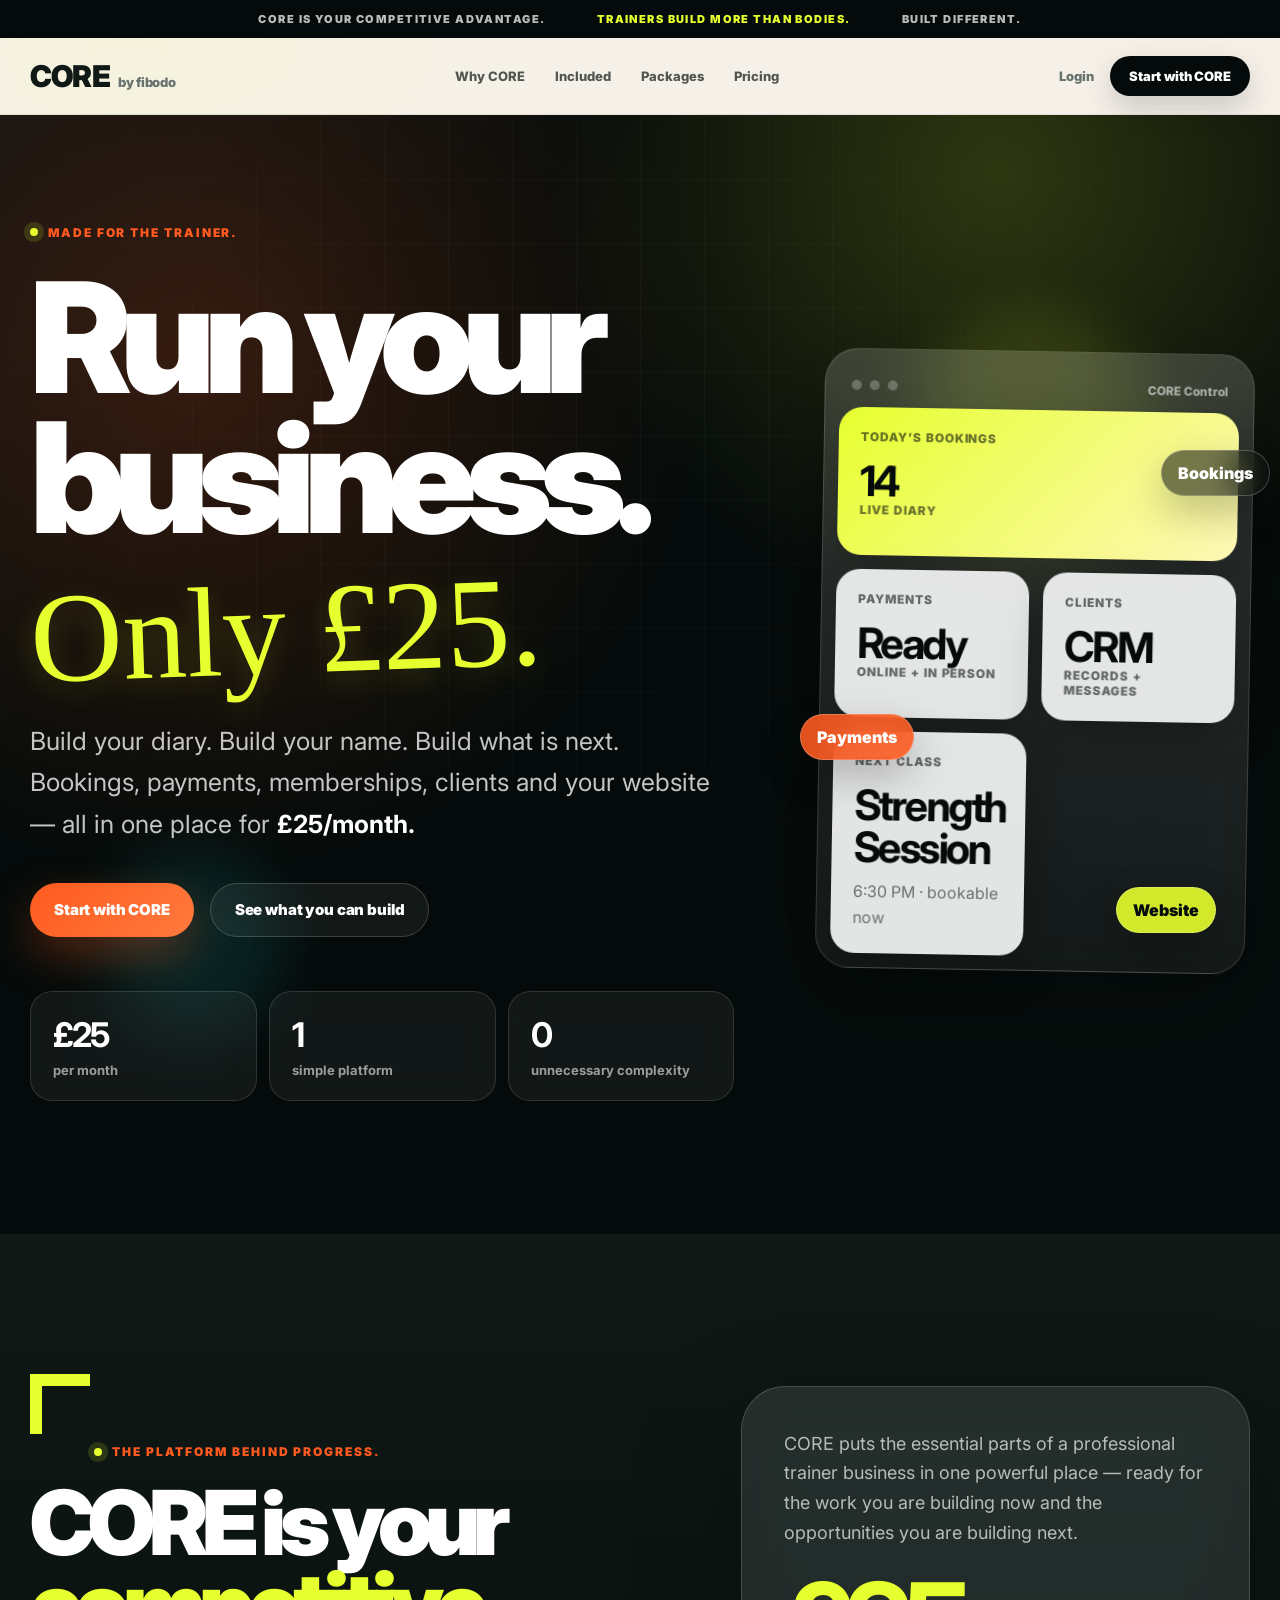
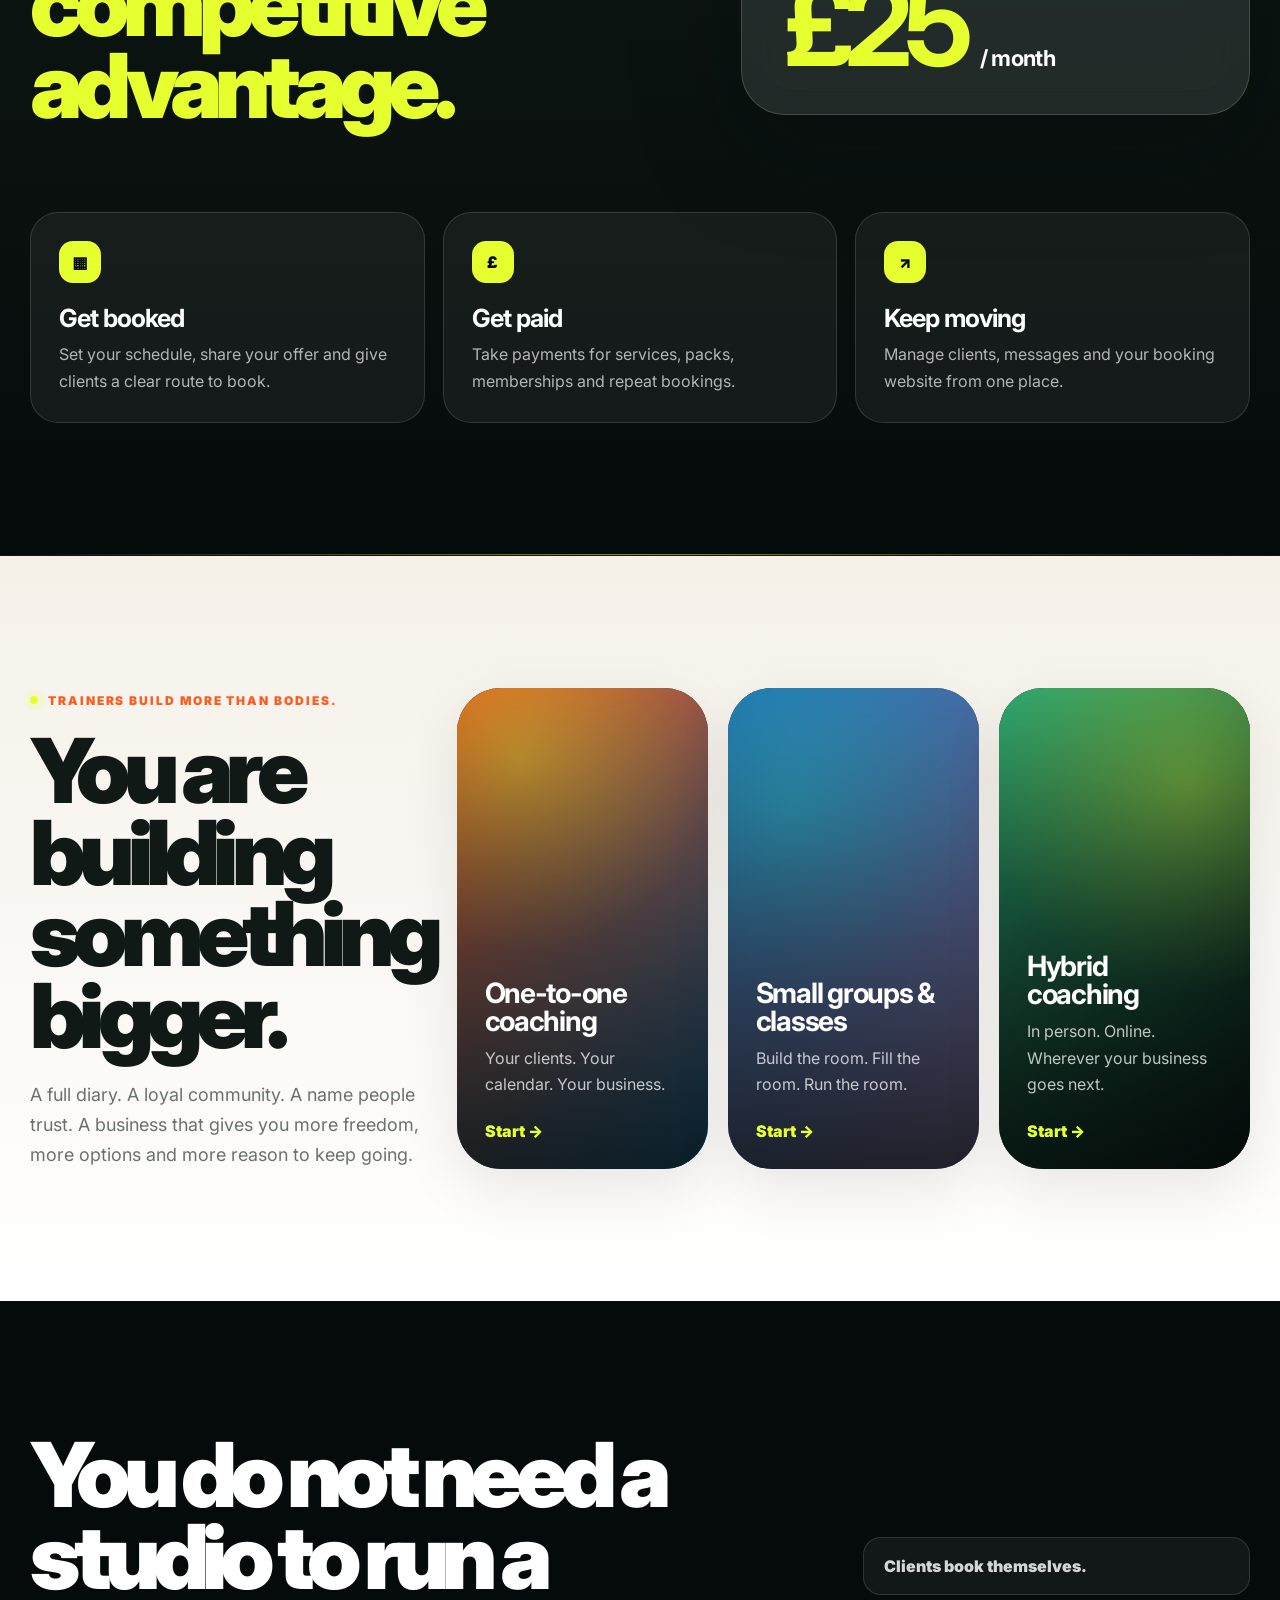
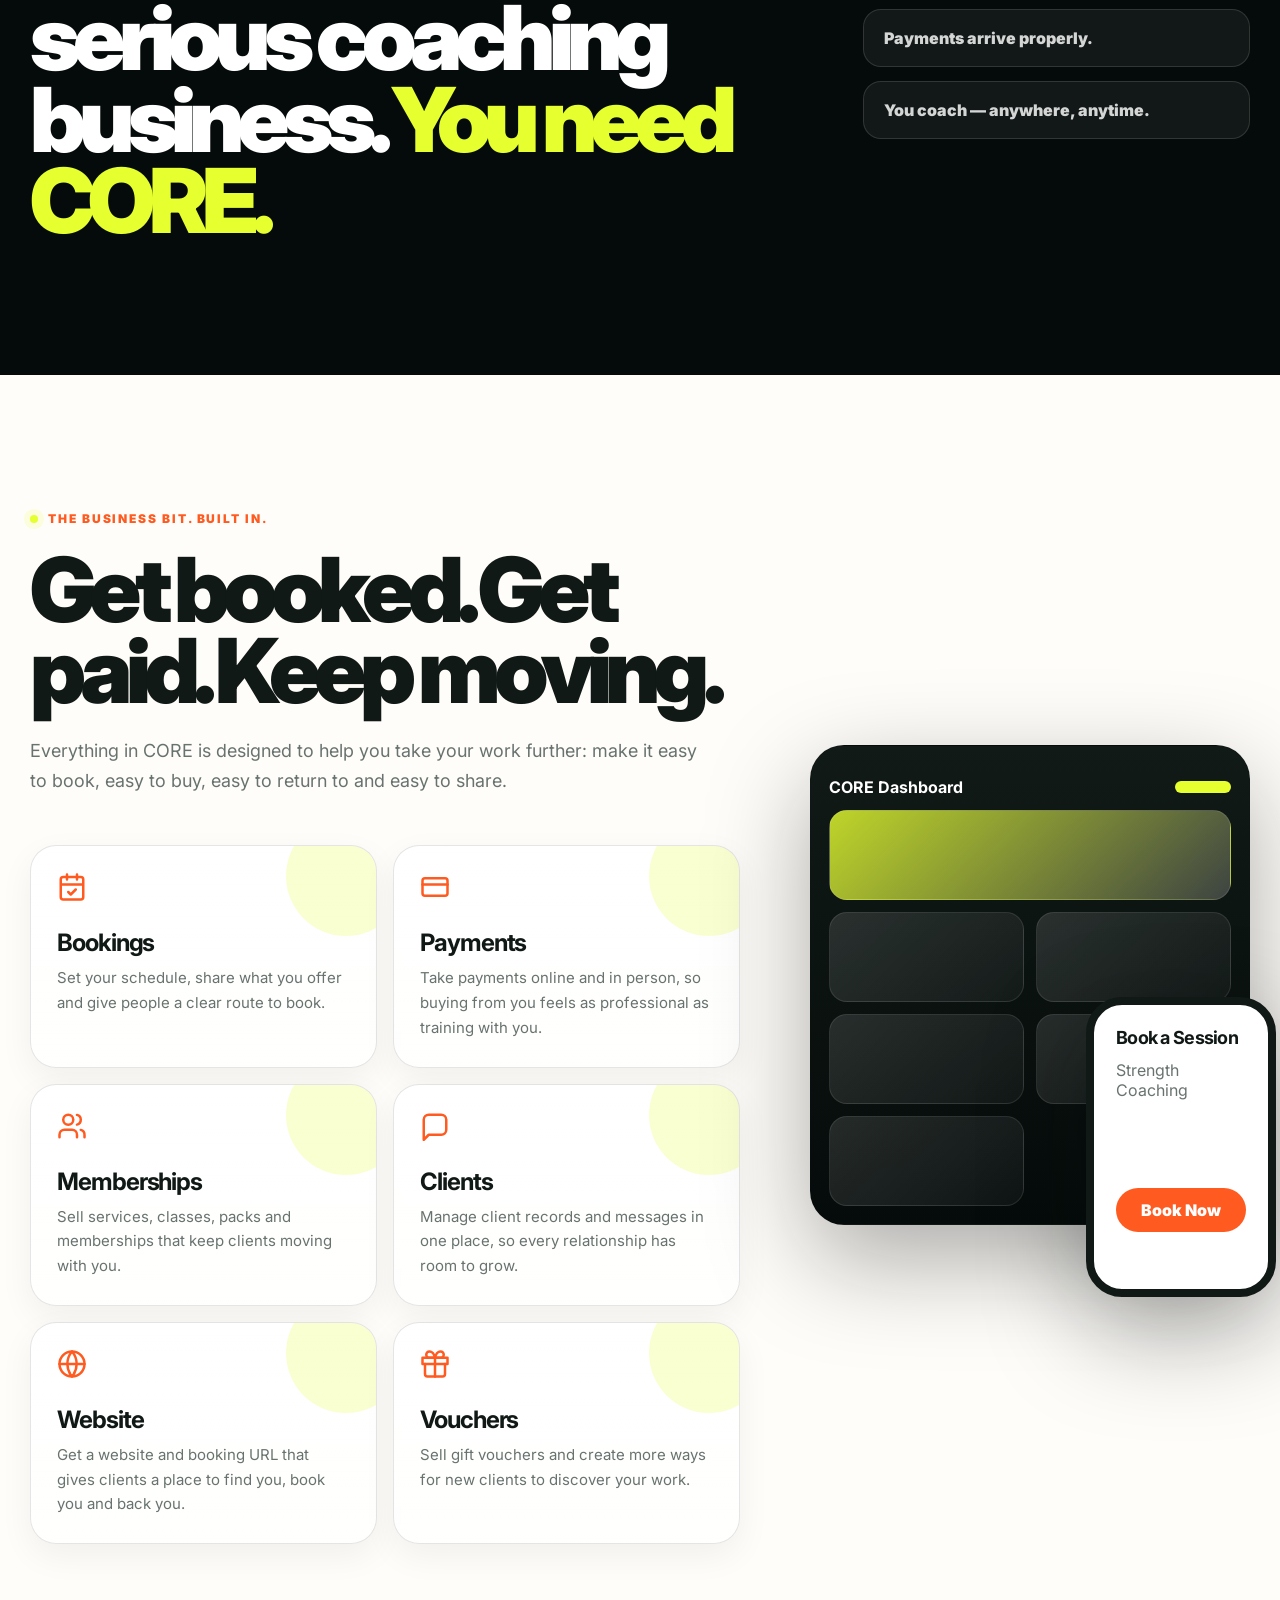
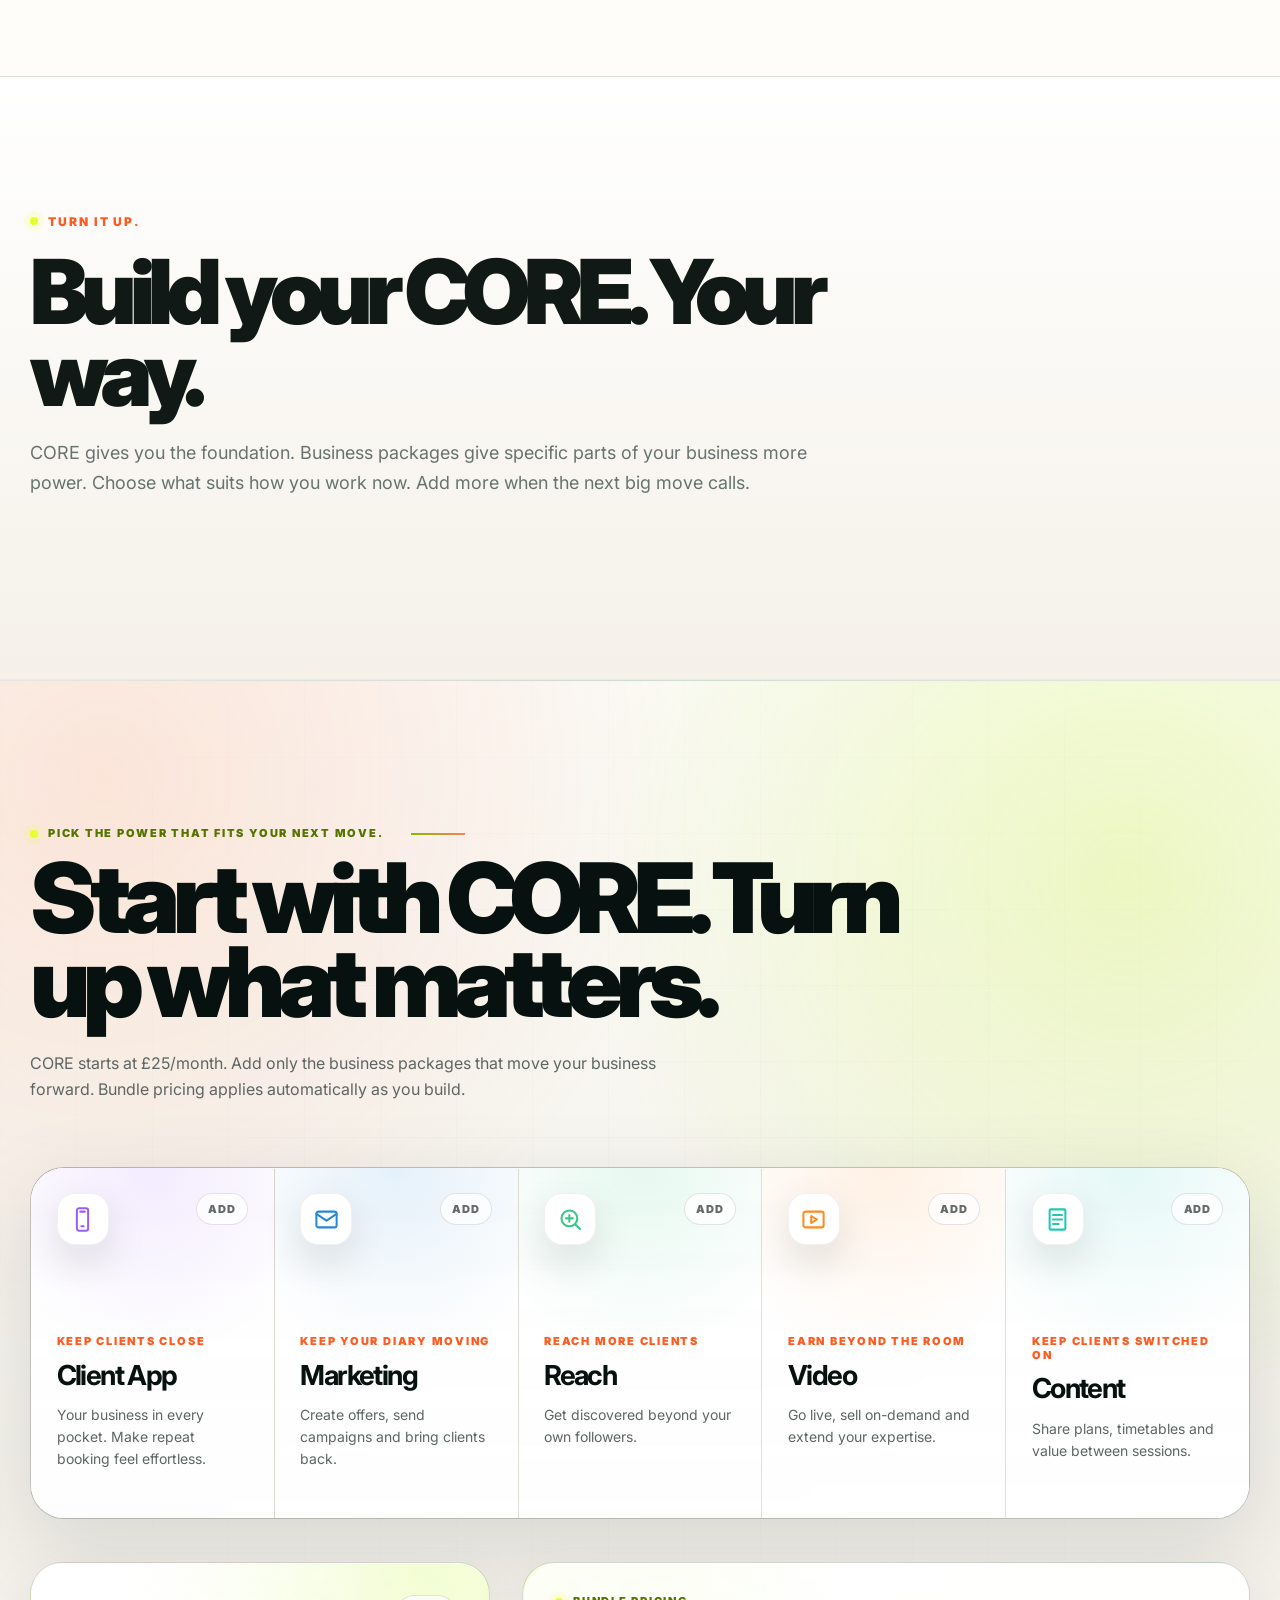
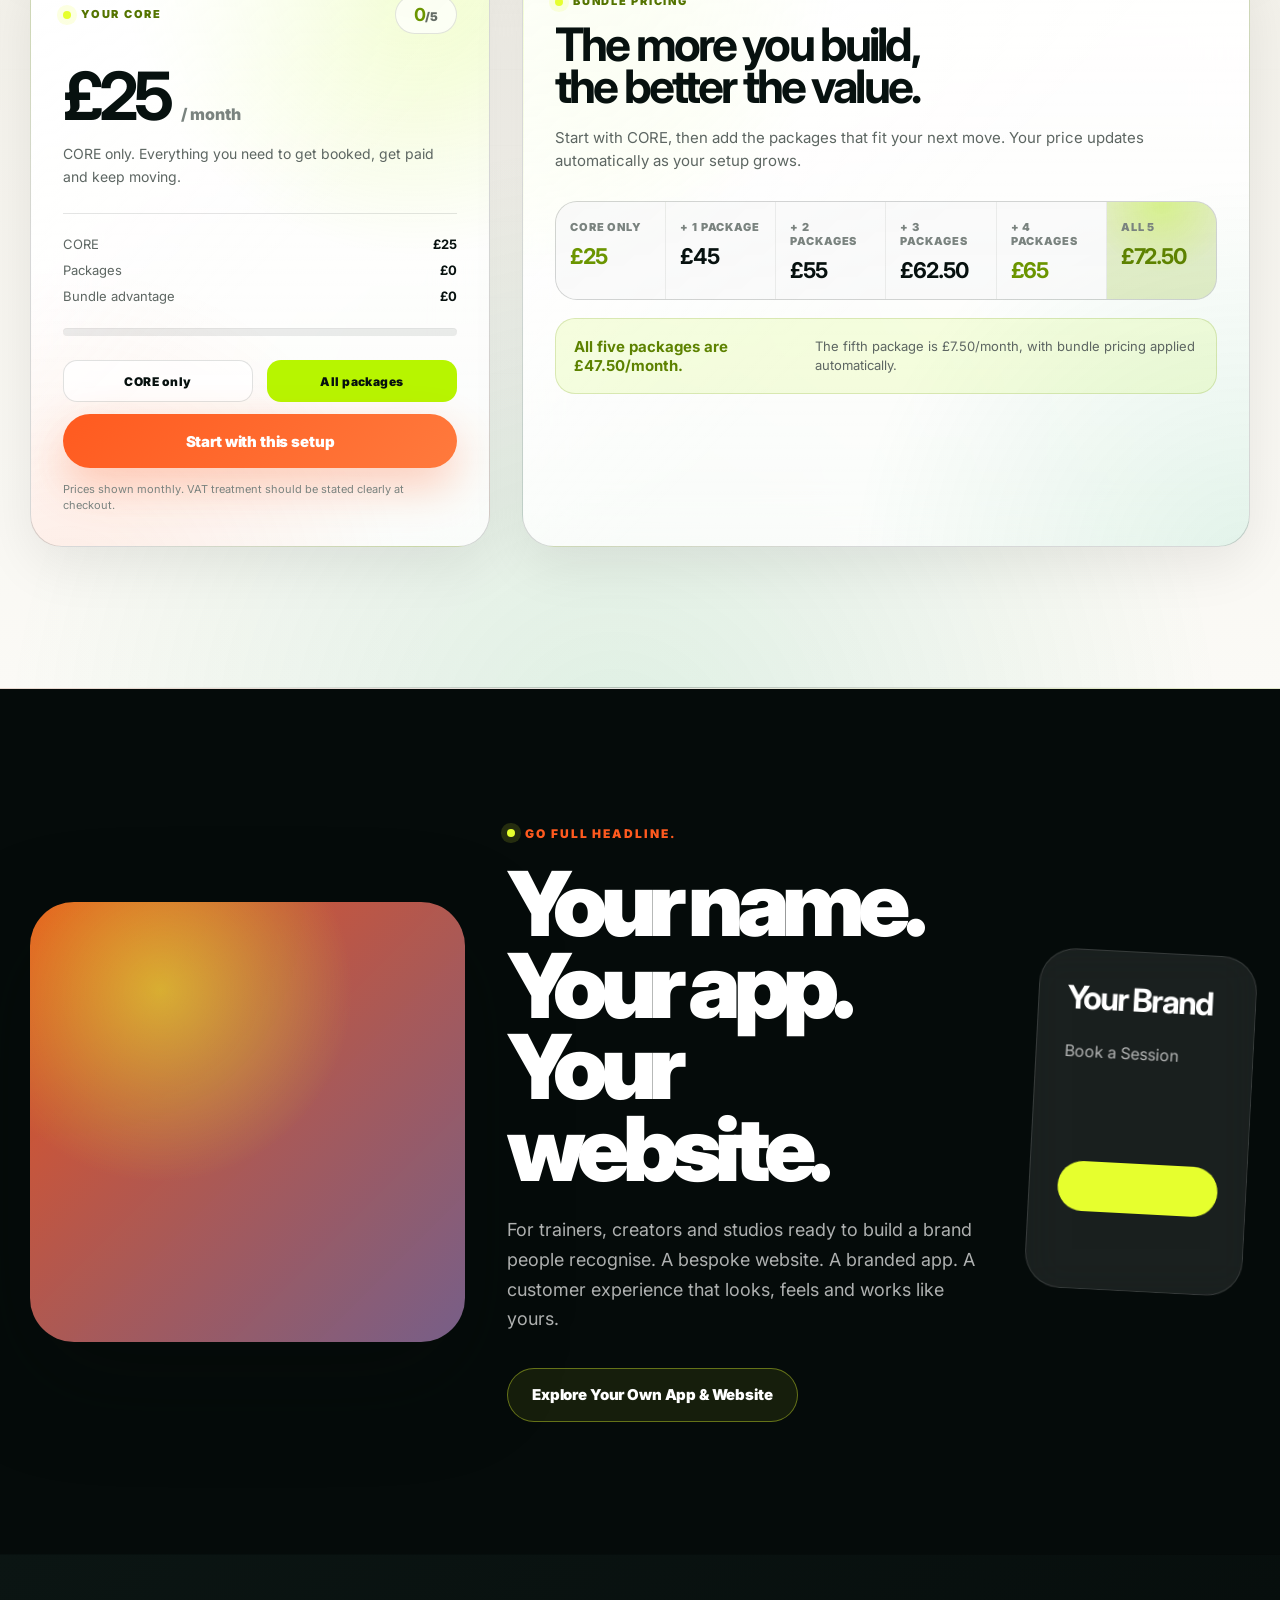
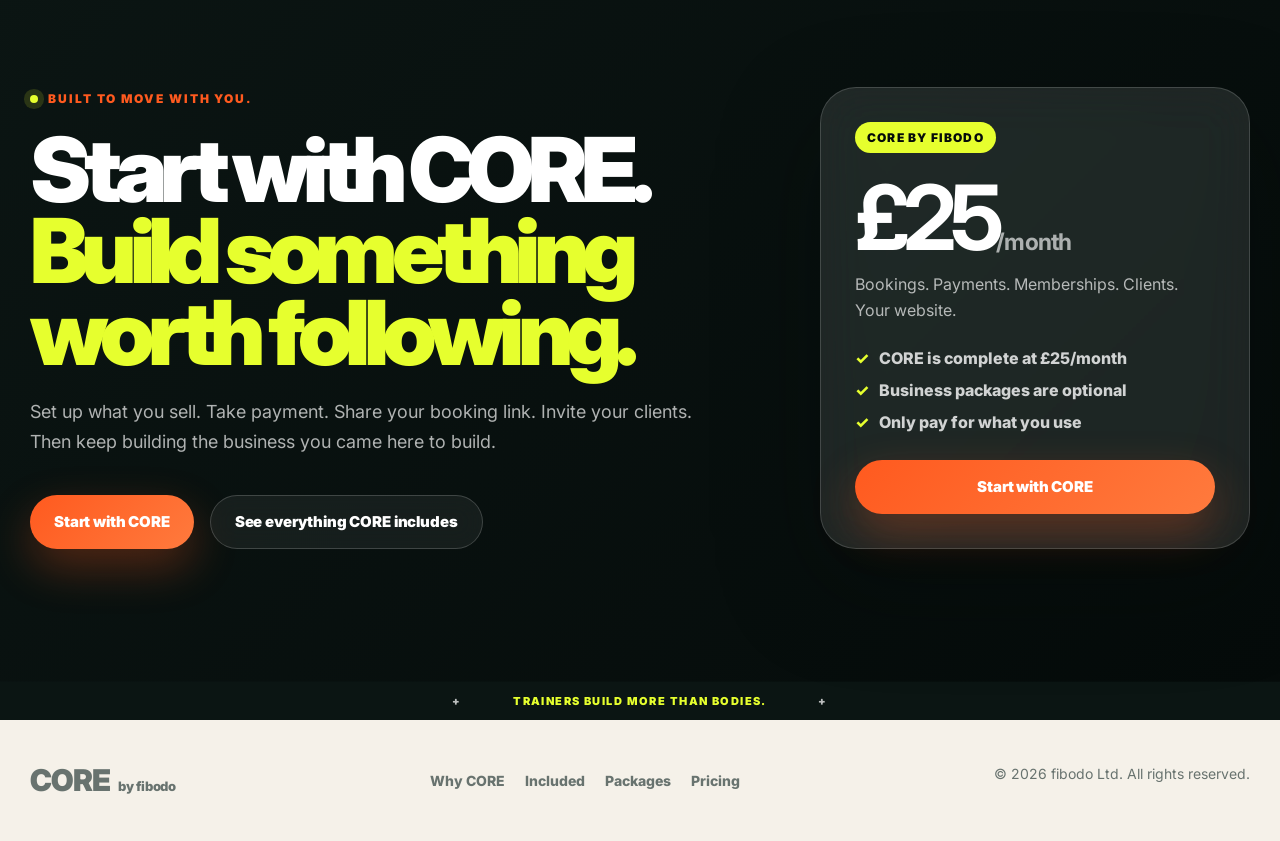
==== index.html @ 2c12a882 "Add" ====
<!doctype html>
<html lang="en">

<head>
  <meta charset="utf-8" />
  <meta name="viewport" content="width=device-width, initial-scale=1" />
  <title>CORE by fibodo — Run your business your way</title>
  <meta name="description"
    content="CORE by fibodo gives trainers bookings, payments, memberships, clients and a website for £25/month." />
  <link rel="preconnect" href="https://fonts.googleapis.com">
  <link rel="preconnect" href="https://fonts.gstatic.com" crossorigin>
  <link
    href="https://fonts.googleapis.com/css2?family=Inter:wght@400;500;600;700;800;900&family=Permanent+Marker&display=swap"
    rel="stylesheet">
  <link rel="stylesheet" href="fibodo-core.css" />
  <link rel="stylesheet" href="bundle-builder.css" />
</head>

<body>
  <header class="site-header">
    <div class="top-strip"><span>CORE IS YOUR COMPETITIVE ADVANTAGE.</span>
      <p>Trainers build more than bodies.</p><span>BUILT DIFFERENT.</span>
    </div>
    <div class="header-inner">
      <a class="brand" href="#top" aria-label="CORE by fibodo home"><span>CORE</span><small>by fibodo</small></a>
      <button class="nav-toggle" type="button" aria-label="Open menu" aria-expanded="false">Menu</button>
      <nav class="main-nav" aria-label="Main navigation">
        <a href="#why-core">Why CORE</a>
        <a href="#included">Included</a>
        <a href="#packages">Packages</a>
        <a href="#pricing">Pricing</a>
      </nav>
      <div class="header-actions">
        <a class="login-link" href="#login">Login</a>
        <a class="header-cta" href="#pricing">Start with CORE</a>
      </div>
    </div>
  </header>

  <main id="top">
    <section class="hero section-panel">
      <div class="hero-bg" aria-hidden="true"></div>
      <div class="orb orb-a" aria-hidden="true"></div>
      <div class="orb orb-b" aria-hidden="true"></div>
      <div class="container hero-inner">
        <div class="hero-copy reveal">
          <span class="eyebrow">Made for the Trainer.</span>
          <h1>Run your business. <em class="brush-script">Your way.</em></h1>
          <p>Build your diary. Build your name. Build what is next. Bookings, payments, memberships, clients and your
            website — all in one place for <strong>£25/month.</strong></p>
          <div class="hero-actions">
            <a class="btn btn-primary" href="#pricing">Start with CORE</a>
            <a class="btn btn-ghost" href="#included">See what you can build</a>
          </div>
          <div class="hero-stats" aria-label="CORE value highlights">
            <article><strong>£25</strong><span>per month</span></article>
            <article><strong>1</strong><span>simple platform</span></article>
            <article><strong>0</strong><span>unnecessary complexity</span></article>
          </div>
        </div>
        <aside class="hero-dashboard reveal" aria-label="Example CORE dashboard">
          <div class="dash-window">
            <div class="window-bar"><i></i><i></i><i></i><span>CORE Control</span></div>
            <div class="dash-grid">
              <div class="dash-card wide"><span>Today’s bookings</span><strong>14</strong><small>Live diary</small>
              </div>
              <div class="dash-card"><span>Payments</span><strong>Ready</strong><small>Online + in person</small></div>
              <div class="dash-card"><span>Clients</span><strong>CRM</strong><small>Records + messages</small></div>
              <div class="dash-card session"><span>Next class</span><strong>Strength Session</strong>
                <p>6:30 PM · bookable now</p>
              </div>
            </div>
          </div>
          <div class="floating-pill pill-one">Bookings</div>
          <div class="floating-pill pill-two">Payments</div>
          <div class="floating-pill pill-three">Website</div>
        </aside>
      </div>
    </section>

    <section id="why-core" class="price-stinger section-panel section-break">
      <div class="container stinger-grid reveal">
        <div class="stinger-headline">
          <span class="corner"></span>
          <span class="eyebrow">The platform behind progress.</span>
          <h2>CORE is your <em>competitive advantage.</em></h2>
        </div>
        <div class="stinger-price glass-panel">
          <p>CORE puts the essential parts of a professional trainer business in one powerful place — ready for the work
            you are building now and the opportunities you are building next.</p>
          <strong>£25 <span>/ month</span></strong>
        </div>
        <div class="stinger-benefits">
          <article><span class="icon">▦</span>
            <h3>Get booked</h3>
            <p>Set your schedule, share your offer and give clients a clear route to book.</p>
          </article>
          <article><span class="icon">£</span>
            <h3>Get paid</h3>
            <p>Take payments for services, packs, memberships and repeat bookings.</p>
          </article>
          <article><span class="icon">↗</span>
            <h3>Keep moving</h3>
            <p>Manage clients, messages and your booking website from one place.</p>
          </article>
        </div>
      </div>
    </section>

    <section id="trainers" class="momentum section-panel">
      <div class="container momentum-grid reveal">
        <div class="section-intro">
          <span class="eyebrow">Trainers build more than bodies.</span>
          <h2>You are building something bigger.</h2>
          <p>A full diary. A loyal community. A name people trust. A business that gives you more freedom, more options
            and more reason to keep going.</p>
        </div>
        <article class="image-card one">
          <h3>One-to-one coaching</h3>
          <p>Your clients. Your calendar. Your business.</p><a href="#pricing">Start →</a>
        </article>
        <article class="image-card two">
          <h3>Small groups & classes</h3>
          <p>Build the room. Fill the room. Run the room.</p><a href="#pricing">Start →</a>
        </article>
        <article class="image-card three">
          <h3>Hybrid coaching</h3>
          <p>In person. Online. Wherever your business goes next.</p><a href="#pricing">Start →</a>
        </article>
      </div>
    </section>

    <section class="statement section-panel section-break">
      <div class="container statement-grid reveal">
        <h2>You do not need a studio to run a serious coaching business. <em>You need CORE.</em></h2>
        <ul>
          <li>Clients book themselves.</li>
          <li>Payments arrive properly.</li>
          <li>You coach — anywhere, anytime.</li>
        </ul>
      </div>
    </section>

    <section id="included" class="included section-panel">
      <div class="container included-grid reveal">
        <div>
          <span class="eyebrow">The business bit. Built in.</span>
          <h2>Get booked. Get paid. Keep moving.</h2>
          <p class="section-copy">Everything in CORE is designed to help you take your work further: make it easy to
            book, easy to buy, easy to return to and easy to share.</p>
          <div class="feature-grid" id="featureGrid"></div>
        </div>
        <div class="device-showcase" aria-label="CORE dashboard preview">
          <div class="laptop">
            <div class="screen-head"><b>CORE Dashboard</b><span></span></div>
            <div class="screen-grid"><i></i><i></i><i></i><i></i><i></i><i></i></div>
          </div>
          <div class="phone"><b>Book a Session</b><span>Strength Coaching</span><button>Book Now</button></div>
        </div>
      </div>
    </section>

    <section id="packages" class="packages section-panel section-break">
      <div class="container package-wrap reveal">
        <div class="section-intro compact">
          <span class="eyebrow">Turn it up.</span>
          <h2>Build your CORE. Your way.</h2>
          <p>CORE gives you the foundation. Business packages give specific parts of your business more power. Choose
            what suits how you work now. Add more when the next big move calls.</p>
        </div>
        <div class="package-grid" id="packageGrid"></div>
      </div>
    </section>

    <!-- /////////////////////////////// -->


    <section id="packages" class="core-packages core-five-builder section-panel section-break"
      aria-label="CORE package builder">
      <div class="container" data-core-builder>
        <div class="core-five-hero reveal">
          <div class="core-five-copy">
            <span class="eyebrow">Pick the power that fits your next move.</span>
            <h2>Start with CORE. Turn up what matters.</h2>
            <p>CORE starts at £25/month. Add only the business packages that move your business forward. Bundle pricing
              applies automatically as you build.</p>
          </div>
        </div>

        <div class="core-five-grid reveal" aria-label="Choose CORE business packages">
          <article class="core-package-tile" data-package-card="client-app" style="--accent:#9b5cff" tabindex="0"
            role="button" aria-pressed="false">
            <div class="tile-glow"></div>
            <div class="tile-top">
              <span class="tile-icon" aria-hidden="true">
                <svg viewBox="0 0 24 24">
                  <rect x="7" y="2" width="10" height="20" rx="2" />
                  <path d="M11 18h2M10 5h4" />
                </svg>
              </span>
              <span class="tile-state">Add</span>
            </div>
            <span class="tile-kicker">Keep clients close</span>
            <h3>Client App</h3>
            <p>Your business in every pocket. Make repeat booking feel effortless.</p>
            <input type="checkbox" value="client-app" data-package-input aria-label="Add Client App to CORE">
          </article>

          <article class="core-package-tile" data-package-card="marketing" style="--accent:#2488d4" tabindex="0"
            role="button" aria-pressed="false">
            <div class="tile-glow"></div>
            <div class="tile-top">
              <span class="tile-icon" aria-hidden="true">
                <svg viewBox="0 0 24 24">
                  <rect x="3" y="5" width="18" height="14" rx="2" />
                  <path d="m3 7 9 6 9-6" />
                </svg>
              </span>
              <span class="tile-state">Add</span>
            </div>
            <span class="tile-kicker">Keep your diary moving</span>
            <h3>Marketing</h3>
            <p>Create offers, send campaigns and bring clients back.</p>
            <input type="checkbox" value="marketing" data-package-input aria-label="Add Marketing to CORE">
          </article>

          <article class="core-package-tile" data-package-card="reach" style="--accent:#34c987" tabindex="0"
            role="button" aria-pressed="false">
            <div class="tile-glow"></div>
            <div class="tile-top">
              <span class="tile-icon" aria-hidden="true">
                <svg viewBox="0 0 24 24">
                  <circle cx="11" cy="11" r="7" />
                  <path d="m16.5 16.5 4 4" />
                  <path d="M11 8v6M8 11h6" />
                </svg>
              </span>
              <span class="tile-state">Add</span>
            </div>
            <span class="tile-kicker">Reach more clients</span>
            <h3>Reach</h3>
            <p>Get discovered beyond your own followers.</p>
            <input type="checkbox" value="reach" data-package-input aria-label="Add Reach to CORE">
          </article>

          <article class="core-package-tile" data-package-card="video" style="--accent:#ff8a1f" tabindex="0"
            role="button" aria-pressed="false">
            <div class="tile-glow"></div>
            <div class="tile-top">
              <span class="tile-icon" aria-hidden="true">
                <svg viewBox="0 0 24 24">
                  <rect x="3" y="5" width="18" height="14" rx="2" />
                  <path d="m10 9 5 3-5 3Z" />
                </svg>
              </span>
              <span class="tile-state">Add</span>
            </div>
            <span class="tile-kicker">Earn beyond the room</span>
            <h3>Video</h3>
            <p>Go live, sell on-demand and extend your expertise.</p>
            <input type="checkbox" value="video" data-package-input aria-label="Add Video to CORE">
          </article>

          <article class="core-package-tile" data-package-card="content" style="--accent:#20c7b5" tabindex="0"
            role="button" aria-pressed="false">
            <div class="tile-glow"></div>
            <div class="tile-top">
              <span class="tile-icon" aria-hidden="true">
                <svg viewBox="0 0 24 24">
                  <path d="M6 3h12a1 1 0 0 1 1 1v16a1 1 0 0 1-1 1H6a1 1 0 0 1-1-1V4a1 1 0 0 1 1-1Z" />
                  <path d="M8 8h8M8 12h8M8 16h5" />
                </svg>
              </span>
              <span class="tile-state">Add</span>
            </div>
            <span class="tile-kicker">Keep clients switched on</span>
            <h3>Content</h3>
            <p>Share plans, timetables and value between sessions.</p>
            <input type="checkbox" value="content" data-package-input aria-label="Add Content to CORE">
          </article>
        </div>

        <div class="core-builder-bottom reveal" aria-label="CORE bundle pricing and selected package total">
          <aside class="core-price-panel" aria-label="Your CORE package total">
            <div class="price-panel-top">
              <span class="eyebrow">Your CORE</span>
              <span class="package-count"><strong id="bundleCount">0</strong>/5</span>
            </div>

            <div class="price-total">
              <strong id="bundleTotal">£25</strong>
              <span>/ month</span>
            </div>

            <p id="bundleLine">CORE only. Everything you need to get booked, get paid and keep moving.</p>

            <div class="price-stack">
              <div><span>CORE</span><strong>£25</strong></div>
              <div><span>Packages</span><strong id="packageTotal">£0</strong></div>
              <div><span>Bundle advantage</span><strong id="bundleSaving">£0</strong></div>
            </div>

            <div class="bundle-progress" aria-hidden="true"><i id="bundleProgress"></i></div>

            <div class="price-actions">
              <button class="core-mini-action" type="button" data-bundle-action="clear">CORE only</button>
              <button class="core-mini-action is-dark" type="button" data-bundle-action="all">All packages</button>
            </div>

            <a class="btn btn-primary core-price-cta" href="#signup">Start with this setup</a>
            <small class="price-note">Prices shown monthly. VAT treatment should be stated clearly at checkout.</small>
          </aside>

          <aside class="bundle-value-panel" aria-label="Bundle pricing explanation">
            <span class="eyebrow">Bundle pricing</span>
            <h3>The more you build, the better the value.</h3>
            <p>Start with CORE, then add the packages that fit your next move. Your price updates automatically as your
              setup grows.</p>

            <div class="bundle-rate-grid" aria-label="CORE bundle pricing table">
              <div class="bundle-rate is-base"><span>CORE only</span><strong>£25</strong></div>
              <div class="bundle-rate"><span>+ 1 package</span><strong>£45</strong></div>
              <div class="bundle-rate"><span>+ 2 packages</span><strong>£55</strong></div>
              <div class="bundle-rate"><span>+ 3 packages</span><strong>£62.50</strong></div>
              <div class="bundle-rate is-highlight"><span>+ 4 packages</span><strong>£65</strong></div>
              <div class="bundle-rate is-best"><span>All 5</span><strong>£72.50</strong></div>
            </div>

            <div class="bundle-value-note">
              <strong>All five packages are £47.50/month.</strong>
              <span>The fifth package is £7.50/month, with bundle pricing applied automatically.</span>
            </div>
          </aside>
        </div>
      </div>
    </section>





    <!-- /////////////////////////////// -->




    <section class="premium section-panel">
      <div class="container premium-grid reveal">
        <div class="premium-image" aria-hidden="true"></div>
        <div class="premium-copy">
          <span class="eyebrow">Go full headline.</span>
          <h2>Your name. Your app. Your website.</h2>
          <p>For trainers, creators and studios ready to build a brand people recognise. A bespoke website. A branded
            app. A customer experience that looks, feels and works like yours.</p>
          <a class="btn btn-outline-lime" href="#premium">Explore Your Own App & Website</a>
        </div>
        <div class="premium-device"><b>Your Brand</b><span>Book a Session</span><i></i></div>
      </div>
    </section>

    <section id="pricing" class="final-cta section-panel section-break">
      <div class="container final-grid reveal">
        <div>
          <span class="eyebrow">Built to move with you.</span>
          <h2>Start with CORE. <em>Build something worth following.</em></h2>
          <p class="section-copy">Set up what you sell. Take payment. Share your booking link. Invite your clients. Then
            keep building the business you came here to build.</p>
          <div class="hero-actions">
            <a class="btn btn-primary" href="#signup">Start with CORE</a>
            <a class="btn btn-ghost" href="#included">See everything CORE includes</a>
          </div>
        </div>
        <article class="price-card glass-panel">
          <span>CORE by fibodo</span>
          <strong>£25<small>/month</small></strong>
          <p>Bookings. Payments. Memberships. Clients. Your website.</p>
          <ul>
            <li>CORE is complete at £25/month</li>
            <li>Business packages are optional</li>
            <li>Only pay for what you use</li>
          </ul>
          <a class="btn btn-primary" href="#signup">Start with CORE</a>
        </article>
      </div>
    </section>
  </main>

  <footer class="site-footer">
    <div class="top-strip footer-strip"><span>+</span>
      <p>Trainers build more than bodies.</p><span>+</span>
    </div>
    <div class="footer-inner container">
      <a class="brand" href="#top"><span>CORE</span><small>by fibodo</small></a>
      <nav class="footer-links" aria-label="Footer navigation">
        <a href="#why-core">Why CORE</a>
        <a href="#included">Included</a>
        <a href="#packages">Packages</a>
        <a href="#pricing">Pricing</a>
      </nav>
      <p>© 2026 fibodo Ltd. All rights reserved.</p>
    </div>
  </footer>

  <script src="fibodo-core.js"></script>
  <script src="bundle-builder.js"></script>
</body>

</html>
---- fibodo-core.css ----
:root {
  --cream: #f5f1e9;
  --cream-2: #fffaf0;
  --paper: #fffdfa;
  --dark: #050b0a;
  --dark-2: #0b1513;
  --ink: #101916;
  --muted: #68736f;
  --muted-dark: rgba(255,255,255,.68);
  --line: rgba(16,25,22,.11);
  --line-dark: rgba(255,255,255,.13);
  --orange: #ff5a1f;
  --orange-2: #ff7a3d;
  --lime: #e6ff2e;
  --aqua: #25d7d9;
  --lavender: #d7a7f4;
  --green: #34c987;
  --blue: #2488d4;
  --radius-sm: 16px;
  --radius: 28px;
  --radius-xl: 44px;
  --shadow-soft: 0 20px 60px rgba(5,11,10,.09);
  --shadow-deep: 0 35px 100px rgba(5,11,10,.34);
  --max: 1220px;
}

* { box-sizing: border-box; }
html { scroll-behavior: smooth; }
body {
  margin: 0;
  background:
    radial-gradient(circle at 10% 0%, rgba(230,255,46,.18), transparent 26rem),
    radial-gradient(circle at 90% 8%, rgba(37,215,217,.14), transparent 28rem),
    var(--cream);
  color: var(--ink);
  font-family: Inter, ui-sans-serif, system-ui, -apple-system, BlinkMacSystemFont, "Segoe UI", sans-serif;
  -webkit-font-smoothing: antialiased;
}

a { color: inherit; text-decoration: none; }
button { font: inherit; }
ul { margin: 0; padding: 0; }
.container { width: min(100% - 48px, var(--max)); margin-inline: auto; }
::selection { background: var(--lime); color: var(--dark); }

.site-header {
  position: sticky;
  top: 0;
  z-index: 60;
  background: rgba(245,241,233,.76);
  backdrop-filter: blur(22px) saturate(1.45);
  border-bottom: 1px solid rgba(5,11,10,.08);
}
.top-strip {
  display: flex;
  align-items: center;
  justify-content: center;
  gap: clamp(14px, 4vw, 56px);
  min-height: 38px;
  padding: 8px 18px;
  background: var(--dark);
  color: white;
  font-size: 11px;
  font-weight: 900;
  letter-spacing: .13em;
  text-transform: uppercase;
}
.top-strip p { margin: 0; color: var(--lime); }
.top-strip span { opacity: .72; }
.header-inner {
  width: min(100% - 48px, var(--max));
  margin-inline: auto;
  display: flex;
  align-items: center;
  justify-content: space-between;
  gap: 26px;
  padding: 18px 0;
}
.brand { display: inline-flex; align-items: baseline; gap: 8px; letter-spacing: -.05em; }
.brand span { font-size: 30px; font-weight: 950; }
.brand small { font-size: 13px; font-weight: 850; color: var(--muted); letter-spacing: -.02em; }
.main-nav { display: flex; gap: 30px; align-items: center; font-size: 13px; font-weight: 800; color: rgba(16,25,22,.72); }
.main-nav a { transition: color .18s ease, transform .18s ease; }
.main-nav a:hover { color: var(--dark); transform: translateY(-1px); }
.header-actions { display: flex; align-items: center; gap: 16px; }
.login-link { font-size: 13px; font-weight: 850; color: var(--muted); }
.header-cta,
.btn {
  display: inline-flex;
  align-items: center;
  justify-content: center;
  border: 0;
  border-radius: 999px;
  cursor: pointer;
  font-weight: 950;
  letter-spacing: -.01em;
  transition: transform .2s ease, box-shadow .2s ease, background .2s ease, border-color .2s ease;
}
.header-cta { background: var(--dark); color: white; padding: 12px 19px; font-size: 13px; box-shadow: 0 12px 30px rgba(5,11,10,.18); }
.header-cta:hover, .btn:hover { transform: translateY(-3px); }
.nav-toggle { display: none; border: 1px solid var(--line); border-radius: 999px; background: var(--paper); padding: 10px 14px; font-weight: 900; }

.section-panel { position: relative; padding: 132px 0; }
.section-break { border-top: 1px solid rgba(5,11,10,.08); border-bottom: 1px solid rgba(5,11,10,.08); }
.eyebrow { display: inline-flex; align-items: center; gap: 10px; color: var(--orange); font-size: 12px; font-weight: 950; letter-spacing: .16em; text-transform: uppercase; }
.eyebrow::before { content: ""; width: 8px; height: 8px; border-radius: 999px; background: var(--lime); box-shadow: 0 0 0 6px rgba(230,255,46,.14); }
h1, h2, h3, p { margin-top: 0; }
h1, h2 { font-weight: 950; letter-spacing: -.075em; line-height: .91; }
h1 { margin: 28px 0 0; font-size: clamp(72px, 12vw, 164px); color: white; }
h2 { margin: 22px 0 0; font-size: clamp(48px, 7vw, 100px); }
h1 em, h2 em { font-style: normal; color: var(--lime); }
h1 .brush-script {
  position: relative;
  isolation: isolate;
  display: inline-block;
  font-family: "Permanent Marker", "Brush Script MT", cursive;
  font-weight: 400;
  letter-spacing: 0;
  line-height: .95;
  white-space: nowrap;
  transform: rotate(-2deg);
  text-shadow: 0 8px 28px rgba(230,255,46,.18);
}
h1 .brush-script.is-offer {
  font-size: min(1em, 10vw);
}
h1 .brush-script::before,
h1 .brush-script::after {
  content: attr(data-text);
  position: absolute;
  inset: 0;
  opacity: 0;
  pointer-events: none;
}
h1 .brush-script::before {
  color: var(--aqua);
  z-index: -1;
}
h1 .brush-script::after {
  color: var(--orange);
  z-index: -2;
}
h1 .brush-script.is-glitching {
  animation: brush-glitch-text .42s steps(2, end) 1;
}
h1 .brush-script.is-glitching::before {
  opacity: .82;
  animation: brush-glitch-before .42s steps(2, end) 1;
}
h1 .brush-script.is-glitching::after {
  opacity: .72;
  animation: brush-glitch-after .42s steps(2, end) 1;
}
@keyframes brush-glitch-text {
  0%, 100% { transform: rotate(-2deg) translate(0, 0); filter: none; }
  20% { transform: rotate(-2deg) translate(-2px, 1px); filter: contrast(1.35); }
  42% { transform: rotate(-2deg) translate(2px, -1px); }
  64% { transform: rotate(-2deg) translate(-1px, -2px); filter: saturate(1.45); }
}
@keyframes brush-glitch-before {
  0%, 100% { clip-path: inset(0 0 72% 0); transform: translate(-5px, -1px); }
  33% { clip-path: inset(34% 0 38% 0); transform: translate(4px, 1px); }
  66% { clip-path: inset(72% 0 0 0); transform: translate(-3px, 2px); }
}
@keyframes brush-glitch-after {
  0%, 100% { clip-path: inset(64% 0 8% 0); transform: translate(5px, 1px); }
  40% { clip-path: inset(8% 0 70% 0); transform: translate(-4px, -1px); }
  74% { clip-path: inset(42% 0 32% 0); transform: translate(3px, -2px); }
}
@media (prefers-reduced-motion: reduce) {
  h1 .brush-script.is-glitching,
  h1 .brush-script.is-glitching::before,
  h1 .brush-script.is-glitching::after {
    animation: none;
  }
}
p { line-height: 1.65; }
.section-copy { max-width: 680px; margin: 24px 0 0; color: var(--muted); font-size: 18px; }

.hero {
  overflow: hidden;
  min-height: 940px;
  padding: 0;
  background: var(--dark);
  color: white;
  isolation: isolate;
}
.hero::before {
  content: "";
  position: absolute;
  inset: 0;
  background:
    linear-gradient(rgba(255,255,255,.035) 1px, transparent 1px),
    linear-gradient(90deg, rgba(255,255,255,.035) 1px, transparent 1px);
  background-size: 64px 64px;
  mask-image: radial-gradient(circle at 45% 25%, black, transparent 72%);
  z-index: -2;
}
.hero-bg {
  position: absolute;
  inset: -20%;
  background:
    radial-gradient(circle at 70% 18%, rgba(230,255,46,.18), transparent 28rem),
    radial-gradient(circle at 25% 30%, rgba(255,90,31,.19), transparent 32rem),
    linear-gradient(135deg, rgba(255,255,255,.045), transparent 34%);
  z-index: -3;
}
.orb { position: absolute; border-radius: 999px; filter: blur(28px); opacity: .75; z-index: -1; }
.orb-a { width: 240px; height: 240px; right: 10%; top: 18%; background: rgba(230,255,46,.18); animation: float 8s ease-in-out infinite; }
.orb-b { width: 180px; height: 180px; left: 8%; bottom: 18%; background: rgba(37,215,217,.16); animation: float 10s ease-in-out infinite reverse; }
@keyframes float { 0%,100% { transform: translate3d(0,0,0); } 50% { transform: translate3d(0,-26px,0); } }
.hero-inner { display: grid; grid-template-columns: minmax(0, 1.18fr) minmax(380px, .72fr); gap: 86px; align-items: center; min-height: 900px; padding: 105px 0 132px; }
.hero-copy p { max-width: 760px; margin: 30px 0 0; color: rgba(255,255,255,.76); font-size: clamp(19px, 2vw, 25px); }
.hero-copy strong { color: white; }
.hero-actions { display: flex; flex-wrap: wrap; gap: 16px; margin-top: 38px; }
.btn { min-height: 54px; padding: 0 24px; font-size: 15px; }
.btn-primary { background: linear-gradient(135deg, var(--orange), var(--orange-2)); color: white; box-shadow: 0 18px 45px rgba(255,90,31,.3); }
.btn-ghost { border: 1px solid rgba(255,255,255,.18); color: white; background: rgba(255,255,255,.06); backdrop-filter: blur(12px); }
.btn-ghost:hover { background: rgba(255,255,255,.1); }
.btn-outline-lime { color: white; border: 1px solid rgba(230,255,46,.38); background: rgba(230,255,46,.08); }
.hero-stats { display: grid; grid-template-columns: repeat(3, minmax(0, 1fr)); gap: 12px; max-width: 760px; margin-top: 54px; }
.hero-stats article { border: 1px solid var(--line-dark); border-radius: 22px; padding: 22px; background: rgba(255,255,255,.055); backdrop-filter: blur(18px); }
.hero-stats strong { display: block; font-size: 34px; letter-spacing: -.06em; }
.hero-stats span { display: block; margin-top: 7px; color: rgba(255,255,255,.58); font-size: 13px; font-weight: 700; }
.hero-dashboard { position: relative; min-height: 560px; }
.dash-window { border: 1px solid rgba(255,255,255,.15); border-radius: 34px; padding: 14px; background: linear-gradient(180deg, rgba(255,255,255,.16), rgba(255,255,255,.055)); box-shadow: var(--shadow-deep); backdrop-filter: blur(20px); transform: rotate(1deg); }
.window-bar { height: 44px; display: flex; align-items: center; gap: 8px; padding: 0 12px; color: rgba(255,255,255,.58); font-size: 12px; font-weight: 800; }
.window-bar i { width: 10px; height: 10px; border-radius: 99px; background: rgba(255,255,255,.25); }
.window-bar span { margin-left: auto; }
.dash-grid { display: grid; grid-template-columns: repeat(2, minmax(0,1fr)); gap: 14px; }
.dash-card { min-height: 148px; border-radius: 24px; padding: 22px; background: rgba(255,255,255,.88); color: var(--dark); box-shadow: 0 18px 44px rgba(0,0,0,.18); }
.dash-card.wide { grid-column: span 2; background: linear-gradient(135deg, var(--lime), #fff8b7); }
.dash-card span, .dash-card small { display: block; color: rgba(5,11,10,.58); font-weight: 850; font-size: 12px; text-transform: uppercase; letter-spacing: .08em; }
.dash-card strong { display: block; margin-top: 16px; font-size: 42px; letter-spacing: -.06em; line-height: 1; }
.dash-card p { margin: 10px 0 0; color: var(--muted); }
.floating-pill { position: absolute; border: 1px solid rgba(255,255,255,.22); border-radius: 999px; padding: 12px 16px; background: rgba(5,11,10,.54); color: white; font-weight: 900; box-shadow: 0 16px 40px rgba(0,0,0,.24); backdrop-filter: blur(18px); }
.pill-one { top: 16%; right: -20px; }
.pill-two { left: -20px; bottom: 34%; background: rgba(255,90,31,.88); }
.pill-three { right: 8%; bottom: 6%; background: rgba(230,255,46,.9); color: var(--dark); }

.glass-panel { border: 1px solid rgba(255,255,255,.16); background: rgba(255,255,255,.10); backdrop-filter: blur(24px) saturate(1.35); }
.price-stinger { background: linear-gradient(180deg, #101916, #050b0a); color: white; overflow: hidden; }
.price-stinger::after { content:""; position:absolute; inset:auto 0 0; height:1px; background: linear-gradient(90deg, transparent, rgba(230,255,46,.55), transparent); }
.stinger-grid { display: grid; grid-template-columns: 1.05fr .8fr; gap: 42px; align-items: stretch; }
.stinger-headline { padding: 8px 0; }
.corner { display: inline-block; width: 60px; height: 60px; border-top: 12px solid var(--lime); border-left: 12px solid var(--lime); margin-bottom: 22px; }
.stinger-headline h2 { color: white; max-width: 760px; }
.stinger-price { border-radius: var(--radius-xl); padding: 42px; align-self: center; box-shadow: var(--shadow-deep); }
.stinger-price p { color: var(--muted-dark); font-size: 18px; margin-bottom: 30px; }
.stinger-price strong { display: block; color: var(--lime); font-size: clamp(70px, 9vw, 122px); letter-spacing: -.08em; line-height: .82; }
.stinger-price span { color: white; font-size: 22px; letter-spacing: -.03em; }
.stinger-benefits { grid-column: 1 / -1; display: grid; grid-template-columns: repeat(3, minmax(0,1fr)); gap: 18px; margin-top: 36px; }
.stinger-benefits article { border: 1px solid var(--line-dark); border-radius: var(--radius); padding: 28px; background: rgba(255,255,255,.055); }
.icon { display: grid; place-items: center; width: 42px; height: 42px; border-radius: 14px; background: var(--lime); color: var(--dark); font-weight: 950; }
.stinger-benefits h3 { margin: 20px 0 8px; font-size: 25px; letter-spacing: -.04em; }
.stinger-benefits p { margin: 0; color: var(--muted-dark); }

.momentum { background: linear-gradient(180deg, var(--cream), #fff); }
.momentum-grid { display: grid; grid-template-columns: 1.2fr repeat(3, minmax(0, .9fr)); gap: 20px; align-items: stretch; }
.section-intro { max-width: 620px; align-self: center; }
.section-intro p { margin: 24px 0 0; color: var(--muted); font-size: 18px; }
.image-card { position: relative; overflow: hidden; min-height: 430px; display: flex; flex-direction: column; justify-content: flex-end; border-radius: var(--radius-xl); padding: 28px; color: white; background: var(--dark); box-shadow: var(--shadow-soft); transition: transform .25s ease, box-shadow .25s ease; }
.image-card:hover { transform: translateY(-6px); box-shadow: 0 36px 88px rgba(5,11,10,.18); }
.image-card::before { content:""; position:absolute; inset:0; background: linear-gradient(180deg, rgba(5,11,10,.04), rgba(5,11,10,.78)), radial-gradient(circle at 25% 15%, rgba(230,255,46,.42), transparent 12rem), linear-gradient(135deg, rgba(255,90,31,.9), rgba(36,136,212,.7)); z-index:0; }
.image-card.two::before { background: linear-gradient(180deg, rgba(5,11,10,.08), rgba(5,11,10,.8)), radial-gradient(circle at 25% 25%, rgba(37,215,217,.45), transparent 12rem), linear-gradient(135deg, rgba(36,136,212,.88), rgba(215,167,244,.68)); }
.image-card.three::before { background: linear-gradient(180deg, rgba(5,11,10,.08), rgba(5,11,10,.82)), radial-gradient(circle at 75% 20%, rgba(230,255,46,.42), transparent 13rem), linear-gradient(135deg, rgba(52,201,135,.9), rgba(5,11,10,.78)); }
.image-card > * { position: relative; z-index: 1; }
.image-card h3 { font-size: 28px; line-height: 1; letter-spacing: -.045em; margin-bottom: 10px; }
.image-card p { color: rgba(255,255,255,.74); margin-bottom: 24px; }
.image-card a { font-weight: 950; color: var(--lime); }

.statement { background: var(--dark); color: white; }
.statement-grid { display: grid; grid-template-columns: 1.1fr .55fr; gap: 60px; align-items: center; }
.statement h2 { margin: 0; max-width: 900px; }
.statement ul { list-style: none; display: grid; gap: 14px; }
.statement li { border: 1px solid var(--line-dark); border-radius: 18px; padding: 18px 20px; background: rgba(255,255,255,.055); font-weight: 900; color: rgba(255,255,255,.82); }

.included { background: var(--paper); }
.included-grid { display: grid; grid-template-columns: minmax(0, 1fr) 440px; gap: 70px; align-items: center; }
.feature-grid { display: grid; grid-template-columns: repeat(2, minmax(0,1fr)); gap: 16px; margin-top: 50px; }
.feature-card { position: relative; overflow: hidden; border: 1px solid var(--line); border-radius: 26px; padding: 26px; background: linear-gradient(180deg, white, rgba(255,255,255,.7)); box-shadow: 0 12px 34px rgba(5,11,10,.055); transition: transform .2s ease, box-shadow .2s ease; }
.feature-card:hover { transform: translateY(-4px); box-shadow: var(--shadow-soft); }
.feature-card::after { content:""; position:absolute; right:-30px; top:-30px; width:120px; height:120px; border-radius:999px; background: rgba(230,255,46,.22); }
.feature-card svg { width: 30px; height: 30px; color: var(--orange); fill: none; stroke: currentColor; stroke-width: 2; stroke-linecap: round; stroke-linejoin: round; }
.feature-card h3 { margin: 22px 0 9px; font-size: 24px; letter-spacing: -.045em; }
.feature-card p { margin: 0; color: var(--muted); font-size: 15px; }
.device-showcase { position: relative; min-height: 560px; }
.laptop { position: sticky; top: 130px; border: 1px solid var(--line); border-radius: 34px; padding: 18px; background: linear-gradient(180deg, #111a17, #050b0a); box-shadow: var(--shadow-deep); }
.screen-head { height: 46px; display: flex; align-items: center; justify-content: space-between; color: white; }
.screen-head span { width: 56px; height: 12px; border-radius: 99px; background: var(--lime); }
.screen-grid { display: grid; grid-template-columns: repeat(2, minmax(0,1fr)); gap: 12px; }
.screen-grid i { min-height: 90px; border-radius: 18px; background: linear-gradient(135deg, rgba(255,255,255,.12), rgba(255,255,255,.04)); border: 1px solid rgba(255,255,255,.1); }
.screen-grid i:first-child { grid-column: span 2; background: linear-gradient(135deg, rgba(230,255,46,.82), rgba(255,255,255,.2)); }
.phone { position: absolute; right: -26px; bottom: 8px; width: 190px; min-height: 300px; border: 8px solid #101916; border-radius: 36px; padding: 22px; background: white; box-shadow: var(--shadow-deep); }
.phone b { display:block; font-size: 18px; letter-spacing: -.04em; }
.phone span { display:block; margin-top: 12px; color: var(--muted); }
.phone button { margin-top: 88px; width: 100%; border:0; border-radius:999px; background: var(--orange); color:white; padding: 12px; font-weight: 950; }

.packages { background: linear-gradient(180deg, #fff, var(--cream)); }
.package-wrap .compact { max-width: 820px; margin-bottom: 50px; }
.package-grid { display: grid; grid-template-columns: repeat(5, minmax(0,1fr)); gap: 16px; }
.package-card { min-height: 300px; display: flex; flex-direction: column; border: 1px solid var(--line); border-radius: 30px; padding: 26px; background: rgba(255,255,255,.74); box-shadow: 0 16px 42px rgba(5,11,10,.06); transition: transform .22s ease, box-shadow .22s ease, background .22s ease; }
.package-card:hover { transform: translateY(-6px); background: white; box-shadow: var(--shadow-soft); }
.package-card .package-kicker { color: var(--orange); font-size: 11px; font-weight: 950; letter-spacing: .13em; text-transform: uppercase; }
.package-card h3 { margin: 28px 0 12px; font-size: 26px; letter-spacing: -.05em; }
.package-card p { color: var(--muted); font-size: 15px; margin-bottom: 24px; }
.package-card a { margin-top: auto; font-weight: 950; color: var(--dark); }

.premium { background: var(--dark); color: white; overflow: hidden; }
.premium-grid { display: grid; grid-template-columns: .9fr 1fr .45fr; gap: 42px; align-items: center; }
.premium-image { min-height: 440px; border-radius: var(--radius-xl); background: radial-gradient(circle at 30% 20%, rgba(230,255,46,.52), transparent 12rem), linear-gradient(135deg, rgba(255,90,31,.9), rgba(215,167,244,.54)); box-shadow: var(--shadow-deep); }
.premium-copy p { max-width: 620px; margin: 26px 0 34px; color: var(--muted-dark); font-size: 18px; }
.premium-device { min-height: 340px; border: 1px solid var(--line-dark); border-radius: 36px; padding: 28px; background: rgba(255,255,255,.08); backdrop-filter: blur(20px); transform: rotate(3deg); }
.premium-device b { display:block; font-size: 32px; letter-spacing: -.06em; }
.premium-device span { display:block; margin-top: 24px; color: var(--muted-dark); }
.premium-device i { display:block; margin-top: 100px; height: 50px; border-radius: 999px; background: var(--lime); }

.final-cta { background: linear-gradient(135deg, #0b1513, #050b0a); color: white; }
.final-grid { display: grid; grid-template-columns: 1fr 430px; gap: 60px; align-items: center; }
.final-grid h2 { max-width: 880px; }
.final-grid .section-copy { color: var(--muted-dark); }
.price-card { border-radius: 36px; padding: 34px; box-shadow: var(--shadow-deep); }
.price-card > span { display: inline-flex; border-radius: 999px; background: var(--lime); color: var(--dark); padding: 8px 12px; font-size: 12px; font-weight: 950; letter-spacing: .1em; text-transform: uppercase; }
.price-card strong { display: block; margin: 28px 0 16px; color: white; font-size: 90px; line-height: .82; letter-spacing: -.08em; }
.price-card small { font-size: 23px; color: rgba(255,255,255,.64); letter-spacing: -.04em; }
.price-card p { color: var(--muted-dark); }
.price-card ul { list-style: none; display: grid; gap: 12px; margin: 24px 0 28px; }
.price-card li { color: rgba(255,255,255,.8); font-weight: 800; }
.price-card li::before { content:"✓"; color: var(--lime); margin-right: 10px; }
.price-card .btn { width: 100%; }

.site-footer { background: var(--cream); color: var(--muted); }
.footer-strip { background: #0b1513; }
.footer-inner { display: flex; align-items: center; justify-content: space-between; gap: 28px; padding: 42px 0; font-size: 14px; }
.footer-links { display: flex; flex-wrap: wrap; gap: 20px; font-weight: 800; }

.reveal { opacity: 0; transform: translateY(26px); transition: opacity .75s ease, transform .75s ease; }
.reveal.is-visible { opacity: 1; transform: translateY(0); }

@media (max-width: 1100px) {
  .main-nav { display: none; }
  .nav-toggle { display: inline-flex; }
  .hero-inner, .included-grid, .final-grid, .stinger-grid, .premium-grid { grid-template-columns: 1fr; }
  .hero-dashboard { min-height: auto; }
  .momentum-grid { grid-template-columns: 1fr 1fr; }
  .package-grid { grid-template-columns: repeat(2, minmax(0,1fr)); }
  .device-showcase { min-height: 520px; }
}

@media (max-width: 720px) {
  .container, .header-inner { width: min(100% - 30px, var(--max)); }
  .top-strip { justify-content: flex-start; overflow: hidden; white-space: nowrap; }
  .header-actions .login-link { display: none; }
  .header-cta { display: none; }
  .section-panel { padding: 86px 0; }
  .hero { min-height: auto; }
  .hero-inner { min-height: auto; padding: 78px 0 90px; gap: 44px; }
  h1 { font-size: clamp(62px, 19vw, 98px); }
  h2 { font-size: clamp(44px, 13vw, 68px); }
  .hero-stats, .stinger-benefits, .feature-grid, .momentum-grid, .package-grid, .statement-grid { grid-template-columns: 1fr; }
  .dash-grid { grid-template-columns: 1fr; }
  .dash-card.wide { grid-column: auto; }
  .floating-pill { display: none; }
  .stinger-price strong, .price-card strong { font-size: 68px; }
  .image-card { min-height: 330px; }
  .phone { right: 8px; bottom: -10px; }
  .footer-inner { align-items: flex-start; flex-direction: column; }
}

/* Premium interactive bundle builder */
.bundle-builder {
  display: grid;
  grid-template-columns: minmax(0, 1fr) 360px;
  gap: 28px;
  align-items: start;
  margin-top: 58px;
}
.builder-main { min-width: 0; }
.glass-light {
  border: 1px solid rgba(5,11,10,.1);
  background:
    linear-gradient(135deg, rgba(255,255,255,.92), rgba(255,255,255,.66)),
    radial-gradient(circle at 0 0, rgba(230,255,46,.16), transparent 42%),
    radial-gradient(circle at 100% 30%, rgba(37,215,217,.12), transparent 38%);
  box-shadow: 0 24px 70px rgba(5,11,10,.08);
  backdrop-filter: blur(20px);
}
.builder-callout {
  display: grid;
  grid-template-columns: 74px 1fr;
  gap: 22px;
  align-items: center;
  border-radius: 30px;
  padding: 28px;
}
.callout-icon {
  width: 74px;
  height: 74px;
  display: grid;
  place-items: center;
  border: 1px solid rgba(52,201,135,.34);
  border-radius: 999px;
  background: radial-gradient(circle, rgba(52,201,135,.12), rgba(255,255,255,.7));
  color: #07964f;
  font-size: 40px;
  box-shadow: inset 0 0 0 8px rgba(52,201,135,.05);
}
.eyebrow.dark { color: rgba(5,11,10,.58); }
.builder-callout h3,
.builder-toolbar h3,
.saving-copy h3,
.own-app-card h3 {
  margin: 8px 0 8px;
  font-size: clamp(24px, 2.4vw, 34px);
  line-height: 1;
  letter-spacing: -.055em;
}
.builder-callout p,
.saving-copy p,
.own-app-card p { margin: 0; color: var(--muted); line-height: 1.65; }
.builder-toolbar {
  display: flex;
  justify-content: space-between;
  align-items: end;
  gap: 20px;
  margin: 46px 0 24px;
}
.toolbar-actions { display: flex; gap: 10px; }
.mini-btn {
  border: 1px solid var(--line);
  border-radius: 999px;
  background: rgba(255,255,255,.74);
  color: var(--dark);
  padding: 11px 15px;
  font-weight: 900;
  cursor: pointer;
  transition: transform .2s ease, background .2s ease, border-color .2s ease;
}
.mini-btn:hover { transform: translateY(-2px); border-color: rgba(5,11,10,.28); }
.mini-btn-dark { background: var(--dark); color: white; border-color: var(--dark); }
.module-grid {
  display: grid;
  grid-template-columns: repeat(5, minmax(0, 1fr));
  gap: 16px;
}
.module-card {
  position: relative;
  overflow: hidden;
  min-height: 438px;
  display: flex;
  flex-direction: column;
  border: 1px solid rgba(5,11,10,.1);
  border-radius: 30px;
  background: rgba(255,255,255,.78);
  padding: 22px;
  box-shadow: 0 18px 46px rgba(5,11,10,.06);
  transition: transform .24s ease, box-shadow .24s ease, border-color .24s ease, background .24s ease;
}
.module-card::before {
  content: "";
  position: absolute;
  inset: 0;
  background:
    radial-gradient(circle at 20% 0%, color-mix(in srgb, var(--module-accent), transparent 76%), transparent 38%),
    linear-gradient(180deg, rgba(255,255,255,.4), transparent 50%);
  opacity: .9;
  pointer-events: none;
}
.module-card > * { position: relative; z-index: 1; }
.module-card:hover,
.module-card.is-selected {
  transform: translateY(-6px);
  background: white;
  border-color: color-mix(in srgb, var(--module-accent), transparent 42%);
  box-shadow: 0 30px 80px rgba(5,11,10,.12);
}
.module-card.is-selected { outline: 2px solid color-mix(in srgb, var(--module-accent), transparent 22%); outline-offset: 3px; }
.module-top { display: flex; justify-content: space-between; align-items: start; gap: 12px; margin-bottom: 20px; }
.module-icon {
  width: 58px;
  height: 58px;
  display: grid;
  place-items: center;
  border-radius: 18px;
  background: color-mix(in srgb, var(--module-accent), transparent 86%);
  color: var(--module-accent);
  font-size: 31px;
  font-weight: 950;
  box-shadow: inset 0 0 0 1px color-mix(in srgb, var(--module-accent), transparent 70%);
}
.module-price {
  color: var(--muted);
  font-size: 12px;
  font-weight: 850;
  white-space: nowrap;
}
.module-card h3 { margin: 12px 0 8px; font-size: 26px; line-height: 1; letter-spacing: -.05em; }
.module-card p { margin: 0; color: var(--muted); font-size: 14px; line-height: 1.58; }
.module-card ul { display: grid; gap: 9px; margin: 22px 0 24px; padding: 0; list-style: none; }
.module-card li { display: flex; gap: 8px; align-items: flex-start; color: rgba(5,11,10,.74); font-size: 13px; font-weight: 700; line-height: 1.35; }
.module-card li::before { content: "✓"; color: #07964f; font-weight: 950; }
.module-select {
  margin-top: auto;
  display: flex;
  align-items: center;
  gap: 10px;
  cursor: pointer;
  user-select: none;
}
.module-select input { position: absolute; opacity: 0; pointer-events: none; }
.module-select span {
  width: 24px;
  height: 24px;
  display: grid;
  place-items: center;
  border: 1.5px solid rgba(5,11,10,.32);
  border-radius: 7px;
  background: white;
  transition: background .2s ease, border-color .2s ease, transform .2s ease;
}
.module-select span::after { content: "✓"; opacity: 0; color: white; font-size: 14px; font-weight: 950; }
.module-select input:checked + span { background: var(--module-accent); border-color: var(--module-accent); transform: scale(1.03); }
.module-select input:checked + span::after { opacity: 1; }
.module-select b { font-size: 14px; }
.saving-panel {
  display: grid;
  grid-template-columns: .86fr 1.14fr;
  gap: 28px;
  margin-top: 24px;
  border-radius: 30px;
  padding: 28px;
}
.saving-table {
  overflow: hidden;
  border: 1px solid rgba(5,11,10,.1);
  border-radius: 20px;
  background: rgba(255,255,255,.64);
}
.saving-table div {
  display: grid;
  grid-template-columns: 1fr 1fr 1fr;
}
.saving-table div + div { border-top: 1px solid rgba(5,11,10,.08); }
.saving-table span,
.saving-table b,
.saving-table strong { padding: 12px 14px; font-size: 13px; }
.saving-table b { background: rgba(5,11,10,.035); }
.saving-table strong { color: #07964f; }
.bundle-summary {
  position: sticky;
  top: 112px;
  display: grid;
  gap: 16px;
}
.summary-card { border-radius: 32px; padding: 28px; box-shadow: 0 34px 100px rgba(5,11,10,.28); }
.summary-core-row,
.summary-head,
.total-row,
.summary-item {
  display: flex;
  justify-content: space-between;
  gap: 18px;
  align-items: center;
}
.summary-core-row { margin-top: 22px; }
.summary-core-row strong { display: block; font-size: 19px; color: white; }
.summary-core-row small { display: block; margin-top: 4px; color: rgba(255,255,255,.5); }
.summary-core-row b { color: white; font-size: 24px; }
.summary-divider { height: 1px; background: rgba(255,255,255,.12); margin: 24px 0; }
.summary-head h3 { margin: 0; font-size: 22px; color: white; letter-spacing: -.04em; }
.summary-head span {
  display: grid;
  place-items: center;
  min-width: 32px;
  height: 32px;
  border-radius: 999px;
  background: var(--lime);
  color: var(--dark);
  font-weight: 950;
}
.summary-list { display: grid; gap: 12px; margin-top: 18px; min-height: 92px; }
.empty-summary { margin: 0; color: rgba(255,255,255,.56); line-height: 1.55; }
.summary-item span { display: flex; gap: 10px; align-items: center; color: rgba(255,255,255,.84); font-weight: 800; }
.summary-item i { width: 10px; height: 10px; border-radius: 999px; }
.summary-item strong { color: white; }
.saving-badge {
  display: grid;
  grid-template-columns: auto auto 1fr;
  align-items: end;
  gap: 5px;
  border: 1px solid rgba(255,255,255,.12);
  border-radius: 22px;
  background: rgba(255,255,255,.06);
  padding: 18px;
  color: rgba(255,255,255,.56);
}
.saving-badge.has-saving {
  border-color: rgba(230,255,46,.34);
  background: linear-gradient(135deg, rgba(230,255,46,.14), rgba(255,255,255,.05));
  color: rgba(255,255,255,.76);
}
.saving-badge span { grid-column: 1 / -1; font-size: 12px; font-weight: 950; letter-spacing: .12em; text-transform: uppercase; }
.saving-badge strong { color: var(--lime); font-size: 38px; line-height: .9; letter-spacing: -.06em; }
.saving-badge small { color: rgba(255,255,255,.62); }
.total-row { margin-top: 22px; }
.total-row span { color: rgba(255,255,255,.68); font-weight: 850; }
.total-row strong { color: white; font-size: 45px; line-height: .9; letter-spacing: -.07em; }
.summary-cta { width: 100%; margin-top: 24px; }
.summary-note { margin: 14px 0 0; color: rgba(255,255,255,.43); font-size: 12px; line-height: 1.5; }
.own-app-card {
  border: 1px solid rgba(155,92,255,.18);
  border-radius: 28px;
  background:
    radial-gradient(circle at 100% 0, rgba(155,92,255,.18), transparent 42%),
    rgba(255,255,255,.82);
  padding: 24px;
  box-shadow: 0 20px 60px rgba(5,11,10,.08);
}
.own-app-card div { margin-top: 10px; }
.own-app-card strong { font-size: 22px; letter-spacing: -.04em; }
.own-app-card span { color: var(--muted); }
.own-app-card a {
  display: flex;
  justify-content: center;
  margin-top: 22px;
  border: 1px solid rgba(155,92,255,.34);
  border-radius: 16px;
  padding: 14px 16px;
  color: #7d3cff;
  font-weight: 950;
}
@media (max-width: 1180px) {
  .bundle-builder { grid-template-columns: 1fr; }
  .bundle-summary { position: static; grid-template-columns: 1fr 1fr; }
  .module-grid { grid-template-columns: repeat(3, minmax(0, 1fr)); }
}
@media (max-width: 780px) {
  .builder-callout,
  .saving-panel,
  .bundle-summary { grid-template-columns: 1fr; }
  .builder-toolbar { align-items: start; flex-direction: column; }
  .module-grid { grid-template-columns: 1fr; }
  .module-card { min-height: auto; }
  .saving-table { overflow-x: auto; }
  .saving-table div { min-width: 520px; }
}
---- bundle-builder.css ----
/* ==========================================================
   CORE Light Bundle Builder — Five Package Cards + Bottom Price
   Premium light section to sit inside the high-end CORE homepage.
   Include after your main site stylesheet.
   ========================================================== */

.core-five-builder {
  --core-cream: #f7f5ef;
  --core-paper: #ffffff;
  --core-ink: #07110f;
  --core-soft: #5d6662;
  --core-muted: #7a837f;
  --core-line: rgba(7, 17, 15, .105);
  --core-line-strong: rgba(7, 17, 15, .16);
  --core-orange: #ff5a1f;
  --core-lime: #b7f500;
  --core-green: #20a765;
  --core-shadow: 0 28px 90px rgba(7, 17, 15, .12);
  --core-shadow-soft: 0 18px 54px rgba(7, 17, 15, .08);
  position: relative;
  overflow: hidden;
  padding: clamp(108px, 11vw, 178px) 0;
  color: var(--core-ink);
  background:
    radial-gradient(circle at 8% 6%, rgba(255, 90, 31, .13), transparent 30%),
    radial-gradient(circle at 88% 12%, rgba(183, 245, 0, .20), transparent 30%),
    radial-gradient(circle at 48% 104%, rgba(32, 167, 101, .13), transparent 34%),
    linear-gradient(180deg, #fbfaf6 0%, #f3f1ea 55%, #fbfaf6 100%);
}

.core-five-builder::before {
  content: "";
  position: absolute;
  inset: 0;
  pointer-events: none;
  background-image:
    linear-gradient(rgba(7,17,15,.035) 1px, transparent 1px),
    linear-gradient(90deg, rgba(7,17,15,.035) 1px, transparent 1px);
  background-size: 76px 76px;
  mask-image: radial-gradient(circle at 50% 30%, black, transparent 78%);
  opacity: .55;
}

.core-five-builder::after {
  content: "";
  position: absolute;
  inset: auto 7% 0;
  height: 1px;
  background: linear-gradient(90deg, transparent, rgba(7,17,15,.22), transparent);
}

.core-five-builder .container {
  position: relative;
  z-index: 1;
}

.core-five-hero {
  max-width: 980px;
  margin-bottom: clamp(38px, 5vw, 74px);
}

.core-five-copy .eyebrow,
.core-price-panel .eyebrow,
.bundle-value-panel .eyebrow,
.tile-kicker {
  color: #547400;
  font-size: 11px;
  font-weight: 950;
  letter-spacing: .16em;
  line-height: 1.25;
  text-transform: uppercase;
}

.core-five-copy .eyebrow::after {
  content: "";
  display: inline-block;
  width: 54px;
  height: 2px;
  margin-left: 18px;
  vertical-align: middle;
  background: linear-gradient(90deg, #86b900, rgba(255,90,31,.75));
}

.core-five-copy h2 {
  max-width: 900px;
  margin: 14px 0 0;
  color: var(--core-ink);
  font-size: clamp(54px, 7.6vw, 112px);
  line-height: .86;
  letter-spacing: -.075em;
  text-wrap: balance;
}

.core-five-copy p {
  max-width: 650px;
  margin: 26px 0 0;
  color: var(--core-soft);
  font-size: clamp(16px, 1.22vw, 19px);
  line-height: 1.66;
}

.core-five-grid {
  display: grid;
  grid-template-columns: repeat(5, minmax(0, 1fr));
  gap: 1px;
  overflow: hidden;
  border: 1px solid var(--core-line-strong);
  border-radius: 34px;
  background: linear-gradient(135deg, rgba(7,17,15,.14), rgba(7,17,15,.055));
  box-shadow: var(--core-shadow), inset 0 1px 0 rgba(255,255,255,.95);
  backdrop-filter: blur(24px) saturate(1.12);
  -webkit-backdrop-filter: blur(24px) saturate(1.12);
}

.core-package-tile {
  position: relative;
  isolation: isolate;
  min-height: 350px;
  padding: clamp(22px, 2vw, 30px);
  cursor: pointer;
  background:
    linear-gradient(180deg, rgba(255,255,255,.94), rgba(255,255,255,.72)),
    rgba(255,255,255,.88);
  transition: background .28s ease, transform .28s ease, box-shadow .28s ease;
}

.core-package-tile::before {
  content: "";
  position: absolute;
  inset: 0;
  pointer-events: none;
  background: radial-gradient(circle at 50% 0%, color-mix(in srgb, var(--accent), transparent 82%), transparent 50%);
  opacity: .68;
  transition: opacity .28s ease;
  z-index: -1;
}

.core-package-tile::after {
  content: "";
  position: absolute;
  inset: 14px;
  border: 1px solid color-mix(in srgb, var(--accent), transparent 54%);
  border-radius: 24px;
  opacity: 0;
  transform: scale(.985);
  transition: opacity .28s ease, transform .28s ease;
  pointer-events: none;
}

.tile-glow {
  position: absolute;
  inset: auto 18px -72px 18px;
  height: 140px;
  background: color-mix(in srgb, var(--accent), transparent 74%);
  filter: blur(48px);
  opacity: 0;
  transition: opacity .28s ease;
}

.core-package-tile:hover,
.core-package-tile:focus-visible,
.core-package-tile.is-selected {
  background:
    radial-gradient(circle at 50% 0%, color-mix(in srgb, var(--accent), transparent 76%), transparent 48%),
    linear-gradient(180deg, #ffffff, rgba(255,255,255,.82));
}

.core-package-tile:hover::after,
.core-package-tile:focus-visible::after,
.core-package-tile.is-selected::after {
  opacity: 1;
  transform: scale(1);
}

.core-package-tile:hover .tile-glow,
.core-package-tile.is-selected .tile-glow {
  opacity: .72;
}

.core-package-tile:focus-visible {
  outline: 2px solid #7da900;
  outline-offset: -8px;
}

.tile-top {
  display: flex;
  align-items: flex-start;
  justify-content: space-between;
  gap: 16px;
  margin-bottom: clamp(62px, 7vw, 108px);
}

.tile-icon {
  width: 52px;
  height: 52px;
  display: grid;
  place-items: center;
  border-radius: 18px;
  color: var(--accent);
  background: #fff;
  box-shadow: 0 16px 42px rgba(7,17,15,.12), inset 0 0 0 1px rgba(7,17,15,.06);
}

.tile-icon svg {
  width: 27px;
  height: 27px;
  fill: none;
  stroke: currentColor;
  stroke-width: 1.8;
  stroke-linecap: round;
  stroke-linejoin: round;
}

.tile-state {
  display: inline-flex;
  min-width: 52px;
  justify-content: center;
  border: 1px solid rgba(7,17,15,.105);
  border-radius: 999px;
  padding: 8px 10px;
  color: rgba(7,17,15,.62);
  background: rgba(255,255,255,.74);
  font-size: 11px;
  font-weight: 900;
  letter-spacing: .08em;
  text-transform: uppercase;
  transition: background .28s ease, color .28s ease, border-color .28s ease;
}

.core-package-tile.is-selected .tile-state {
  color: #06110f;
  border-color: transparent;
  background: var(--core-lime);
}

.tile-kicker {
  display: block;
  margin-bottom: 14px;
  color: var(--core-orange);
}

.core-package-tile h3 {
  margin: 0;
  color: var(--core-ink);
  font-size: clamp(25px, 2.15vw, 34px);
  line-height: .94;
  letter-spacing: -.058em;
}

.core-package-tile p {
  max-width: 210px;
  margin: 16px 0 0;
  color: var(--core-soft);
  font-size: 14px;
  line-height: 1.55;
}

.core-package-tile input {
  position: absolute;
  opacity: 0;
  pointer-events: none;
}

.core-builder-bottom {
  display: grid;
  grid-template-columns: minmax(320px, 460px) minmax(0, 1fr);
  gap: clamp(18px, 2.5vw, 32px);
  align-items: stretch;
  margin-top: clamp(24px, 3.4vw, 48px);
}

.core-price-panel,
.bundle-value-panel {
  position: relative;
  overflow: hidden;
  border: 1px solid var(--core-line-strong);
  border-radius: 32px;
  padding: clamp(24px, 2.5vw, 34px);
  background:
    radial-gradient(circle at 84% 0%, rgba(183,245,0,.22), transparent 42%),
    radial-gradient(circle at 8% 110%, rgba(255,90,31,.11), transparent 44%),
    linear-gradient(180deg, rgba(255,255,255,.96), rgba(255,255,255,.78));
  box-shadow: var(--core-shadow-soft), inset 0 1px 0 rgba(255,255,255,.96);
  backdrop-filter: blur(26px) saturate(1.15);
  -webkit-backdrop-filter: blur(26px) saturate(1.15);
}

.core-price-panel::before,
.bundle-value-panel::before {
  content: "";
  position: absolute;
  inset: 1px;
  border-radius: inherit;
  pointer-events: none;
  background: linear-gradient(135deg, rgba(255,255,255,.85), transparent 52%);
}

.core-price-panel > *,
.bundle-value-panel > * {
  position: relative;
  z-index: 1;
}

.price-panel-top,
.price-stack div,
.price-actions {
  display: flex;
  align-items: center;
  justify-content: space-between;
  gap: 14px;
}

.package-count {
  display: inline-flex;
  align-items: baseline;
  justify-content: center;
  min-width: 62px;
  border: 1px solid rgba(7,17,15,.11);
  border-radius: 999px;
  padding: 8px 12px;
  color: rgba(7,17,15,.62);
  background: rgba(255,255,255,.72);
  font-size: 12px;
  font-weight: 900;
}

.package-count strong {
  color: #6b9500;
  font-size: 18px;
  letter-spacing: -.04em;
}

.price-total {
  margin-top: clamp(22px, 3vw, 34px);
}

.price-total strong {
  display: inline-block;
  color: var(--core-ink);
  font-size: clamp(58px, 5.2vw, 82px);
  line-height: .86;
  letter-spacing: -.076em;
}

.price-total span {
  margin-left: 8px;
  color: var(--core-muted);
  font-weight: 850;
}

.core-price-panel p,
.bundle-value-panel p {
  margin: 18px 0 0;
  color: var(--core-soft);
  font-size: 14px;
  line-height: 1.58;
}

.core-price-panel p {
  min-height: 46px;
}

.price-stack {
  display: grid;
  gap: 10px;
  margin-top: 24px;
  padding-top: 22px;
  border-top: 1px solid var(--core-line);
}

.price-stack div {
  color: var(--core-soft);
  font-size: 13px;
}

.price-stack strong {
  color: var(--core-ink);
}

.bundle-progress {
  height: 8px;
  margin-top: 24px;
  overflow: hidden;
  border-radius: 999px;
  background: rgba(7,17,15,.08);
  box-shadow: inset 0 1px 0 rgba(7,17,15,.04);
}

.bundle-progress i {
  display: block;
  width: 0%;
  height: 100%;
  border-radius: inherit;
  background: linear-gradient(90deg, var(--core-orange), #8ec400);
  transition: width .42s cubic-bezier(.2,.8,.2,1);
}

.price-actions {
  margin-top: 24px;
}

.core-mini-action {
  width: 100%;
  min-height: 42px;
  border: 1px solid rgba(7,17,15,.12);
  border-radius: 14px;
  color: var(--core-ink);
  background: rgba(255,255,255,.74);
  font: inherit;
  font-size: 12px;
  font-weight: 900;
  letter-spacing: .04em;
  cursor: pointer;
  transition: transform .22s ease, background .22s ease, border-color .22s ease, box-shadow .22s ease;
}

.core-mini-action:hover {
  transform: translateY(-2px);
  background: #fff;
  border-color: rgba(7,17,15,.2);
  box-shadow: 0 12px 28px rgba(7,17,15,.08);
}

.core-mini-action.is-dark {
  color: #06110f;
  border-color: transparent;
  background: var(--core-lime);
}

.core-price-cta {
  justify-content: center;
  width: 100%;
  margin-top: 12px;
}

.price-note {
  display: block;
  margin-top: 14px;
  color: var(--core-muted);
  font-size: 11px;
  line-height: 1.45;
}

.bundle-value-panel {
  display: grid;
  align-content: start;
  background:
    radial-gradient(circle at 0% 0%, rgba(183,245,0,.18), transparent 34%),
    radial-gradient(circle at 100% 105%, rgba(32,167,101,.13), transparent 42%),
    linear-gradient(180deg, rgba(255,255,255,.96), rgba(255,255,255,.76));
}

.bundle-value-panel h3 {
  max-width: 680px;
  margin: 14px 0 0;
  color: var(--core-ink);
  font-size: clamp(34px, 3.6vw, 58px);
  line-height: .92;
  letter-spacing: -.062em;
  text-wrap: balance;
}

.bundle-value-panel p {
  max-width: 590px;
  font-size: 15px;
}

.bundle-rate-grid {
  display: grid;
  grid-template-columns: repeat(6, minmax(0, 1fr));
  gap: 1px;
  overflow: hidden;
  margin-top: 28px;
  border: 1px solid var(--core-line);
  border-radius: 22px;
  background: rgba(7,17,15,.08);
}

.bundle-rate {
  min-height: 92px;
  padding: 18px 14px;
  background: rgba(255,255,255,.72);
}

.bundle-rate span {
  display: block;
  color: var(--core-muted);
  font-size: 11px;
  font-weight: 900;
  letter-spacing: .08em;
  text-transform: uppercase;
}

.bundle-rate strong {
  display: block;
  margin-top: 12px;
  color: var(--core-ink);
  font-size: clamp(20px, 1.7vw, 28px);
  line-height: .95;
  letter-spacing: -.055em;
}

.bundle-rate.is-base strong,
.bundle-rate.is-highlight strong {
  color: #6b9500;
}

.bundle-rate.is-best {
  background:
    radial-gradient(circle at 50% 0%, rgba(183,245,0,.30), transparent 64%),
    rgba(183,245,0,.14);
}

.bundle-rate.is-best strong {
  color: #5d8200;
}

.bundle-value-note {
  display: flex;
  align-items: center;
  justify-content: space-between;
  gap: 22px;
  margin-top: 18px;
  border: 1px solid rgba(107,149,0,.20);
  border-radius: 20px;
  padding: 18px;
  background: rgba(183,245,0,.12);
}

.bundle-value-note strong {
  color: #5d8200;
  font-size: 15px;
}

.bundle-value-note span {
  max-width: 430px;
  color: var(--core-soft);
  font-size: 13px;
  line-height: 1.45;
}

.core-five-builder .is-price-pulse {
  animation: corePricePulse .48s ease;
}

@keyframes corePricePulse {
  0% { transform: scale(1); filter: brightness(1); }
  42% { transform: scale(1.045); filter: brightness(1.08); }
  100% { transform: scale(1); filter: brightness(1); }
}

@media (max-width: 1180px) {
  .core-five-grid { grid-template-columns: repeat(3, minmax(0, 1fr)); }
  .core-package-tile { min-height: 330px; }
  .tile-top { margin-bottom: 82px; }
  .core-builder-bottom { grid-template-columns: 1fr; }
  .core-price-panel { max-width: none; }
  .bundle-rate-grid { grid-template-columns: repeat(3, minmax(0, 1fr)); }
}

@media (max-width: 760px) {
  .core-five-builder { padding: 84px 0; }
  .core-five-copy h2 { font-size: clamp(48px, 14vw, 72px); }
  .core-five-copy p { margin-top: 20px; }
  .core-five-grid { grid-template-columns: 1fr; border-radius: 28px; }
  .core-package-tile { min-height: auto; padding: 24px; }
  .tile-top { margin-bottom: 64px; }
  .price-actions { display: grid; grid-template-columns: 1fr 1fr; }
  .bundle-rate-grid { grid-template-columns: repeat(2, minmax(0, 1fr)); }
  .bundle-value-note { align-items: flex-start; flex-direction: column; }
}
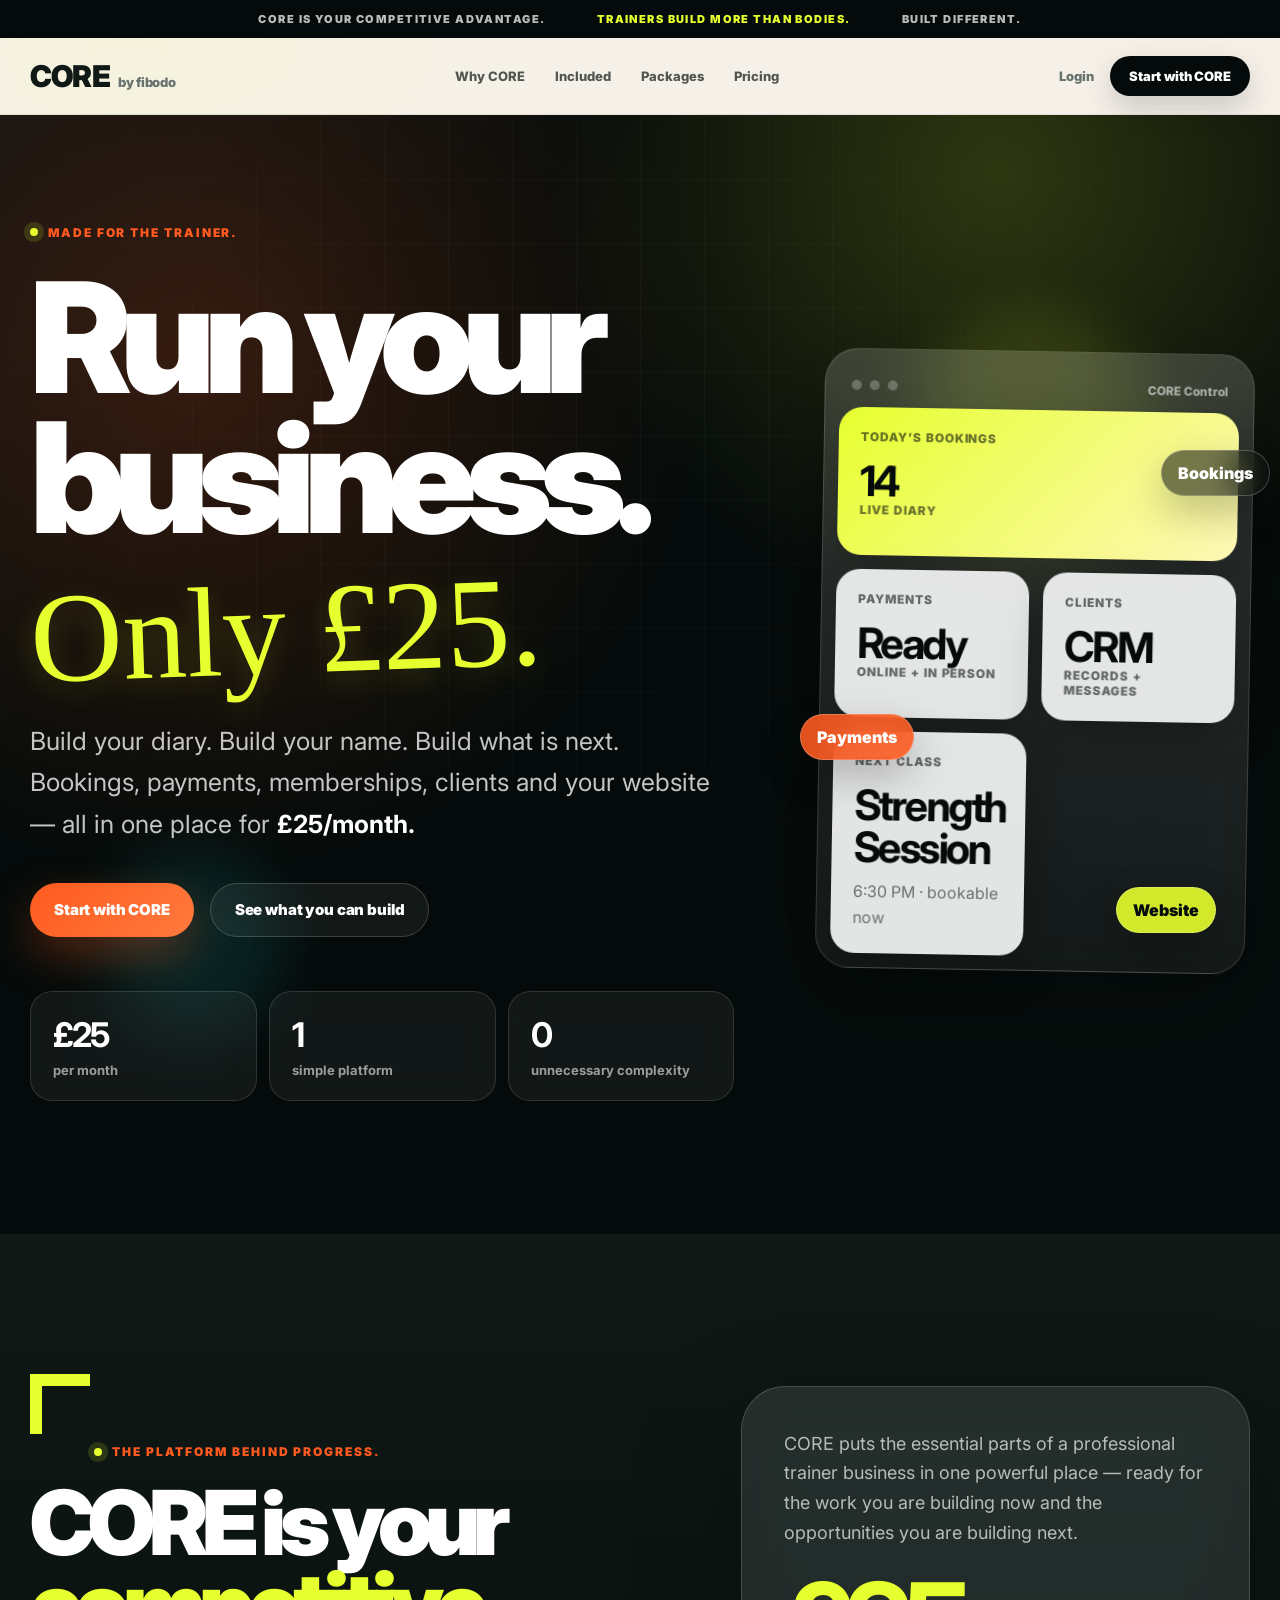
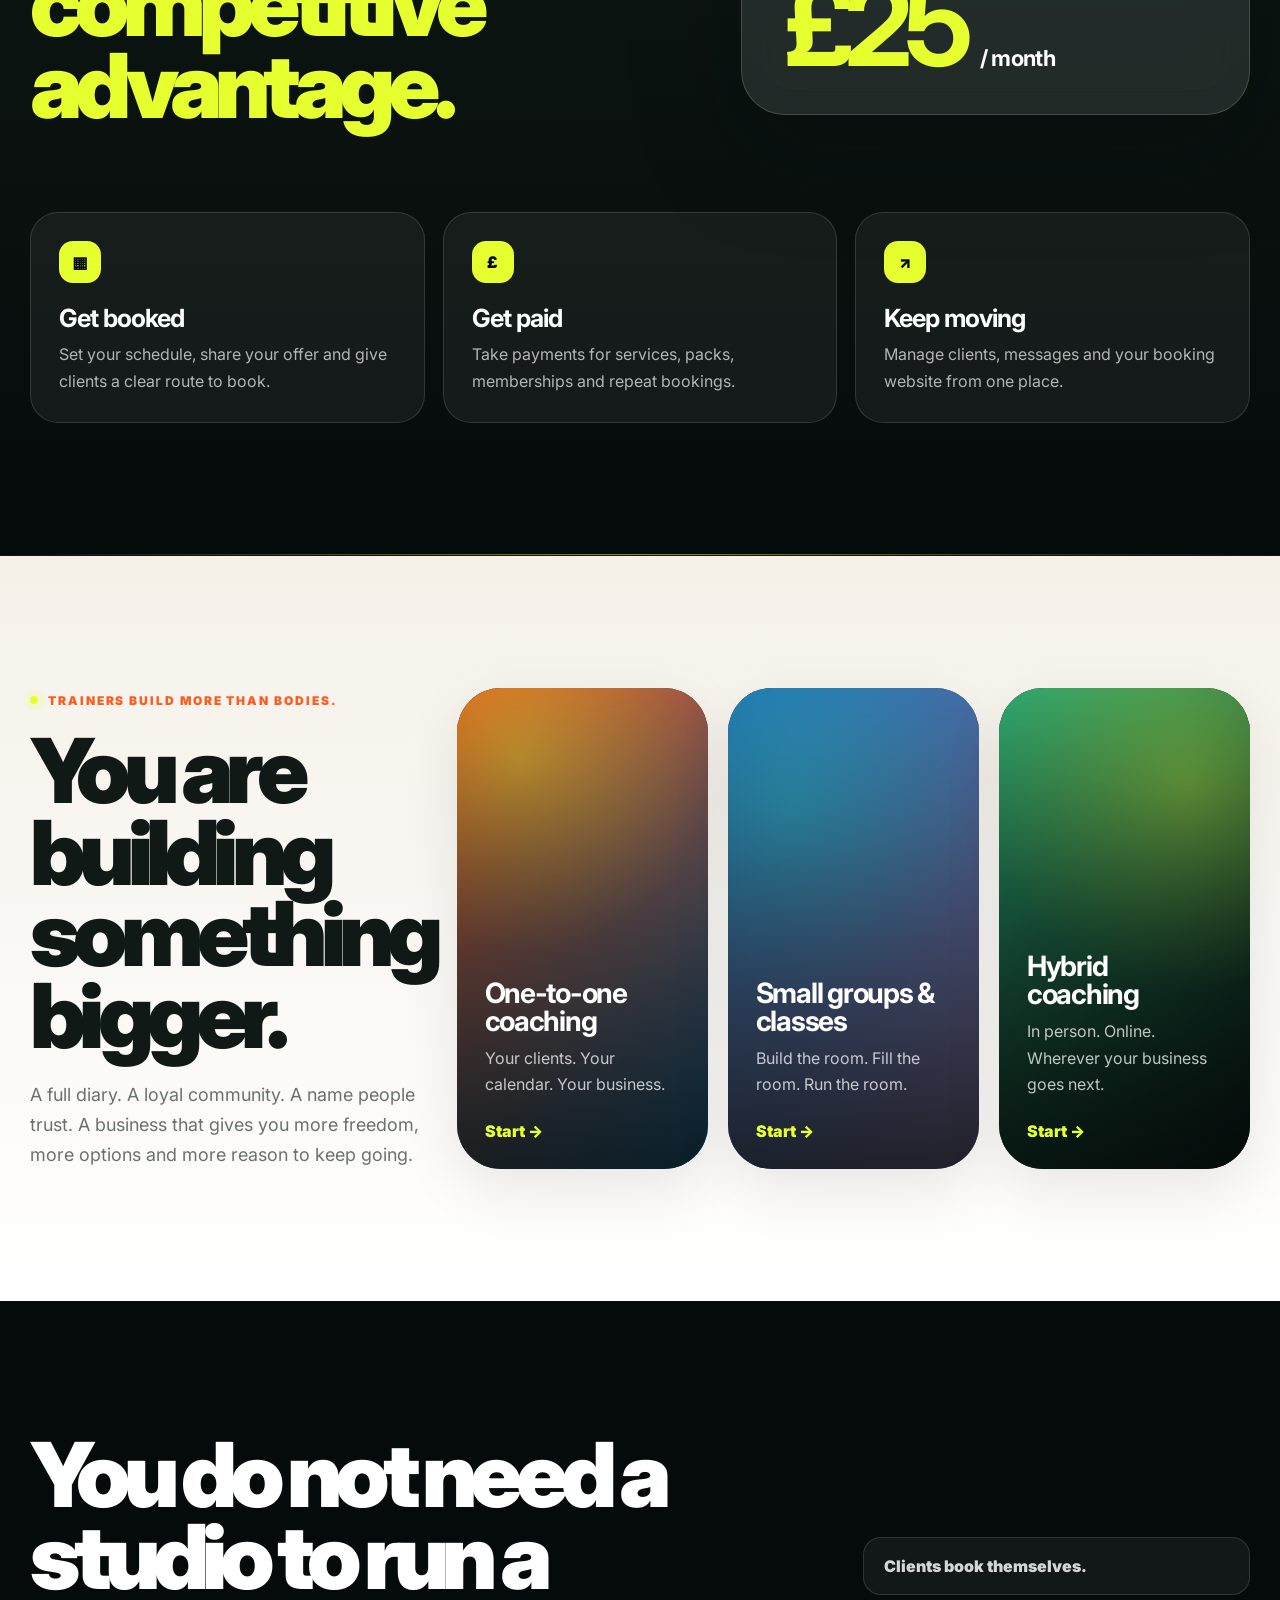
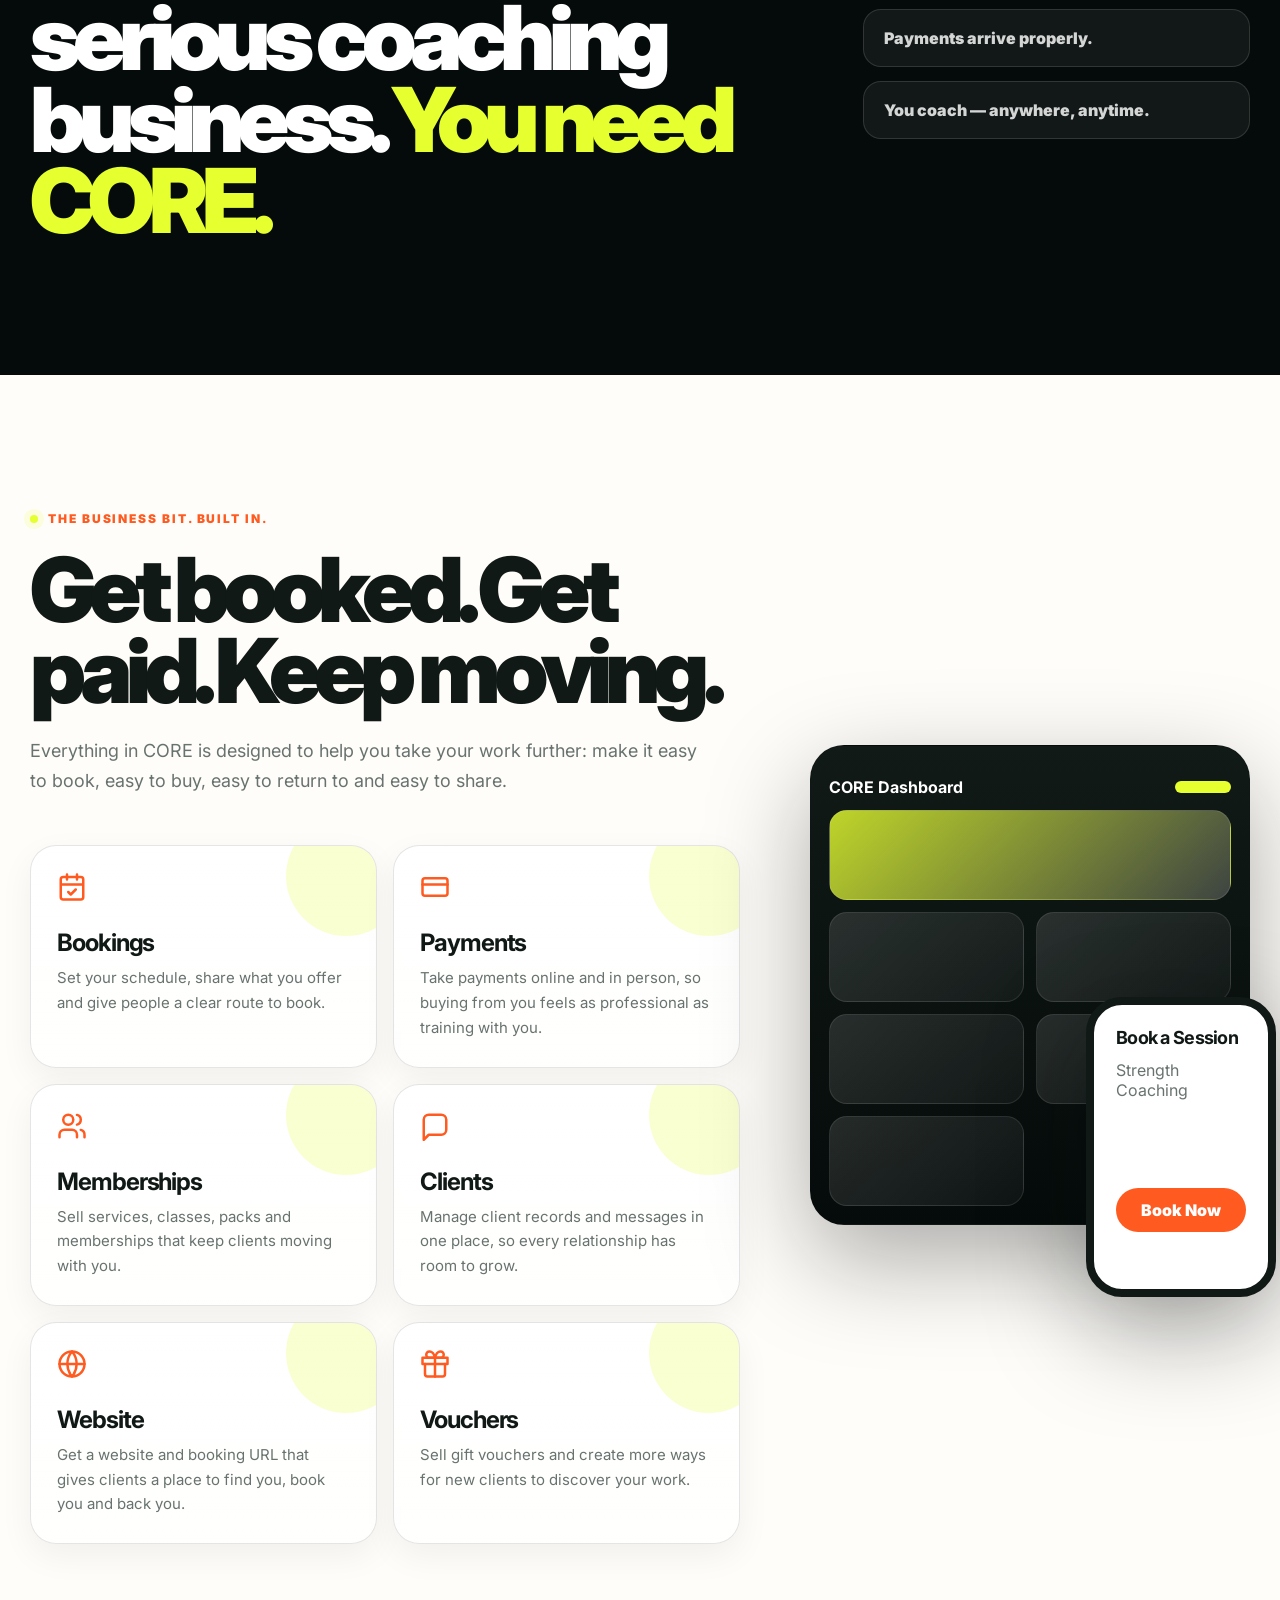
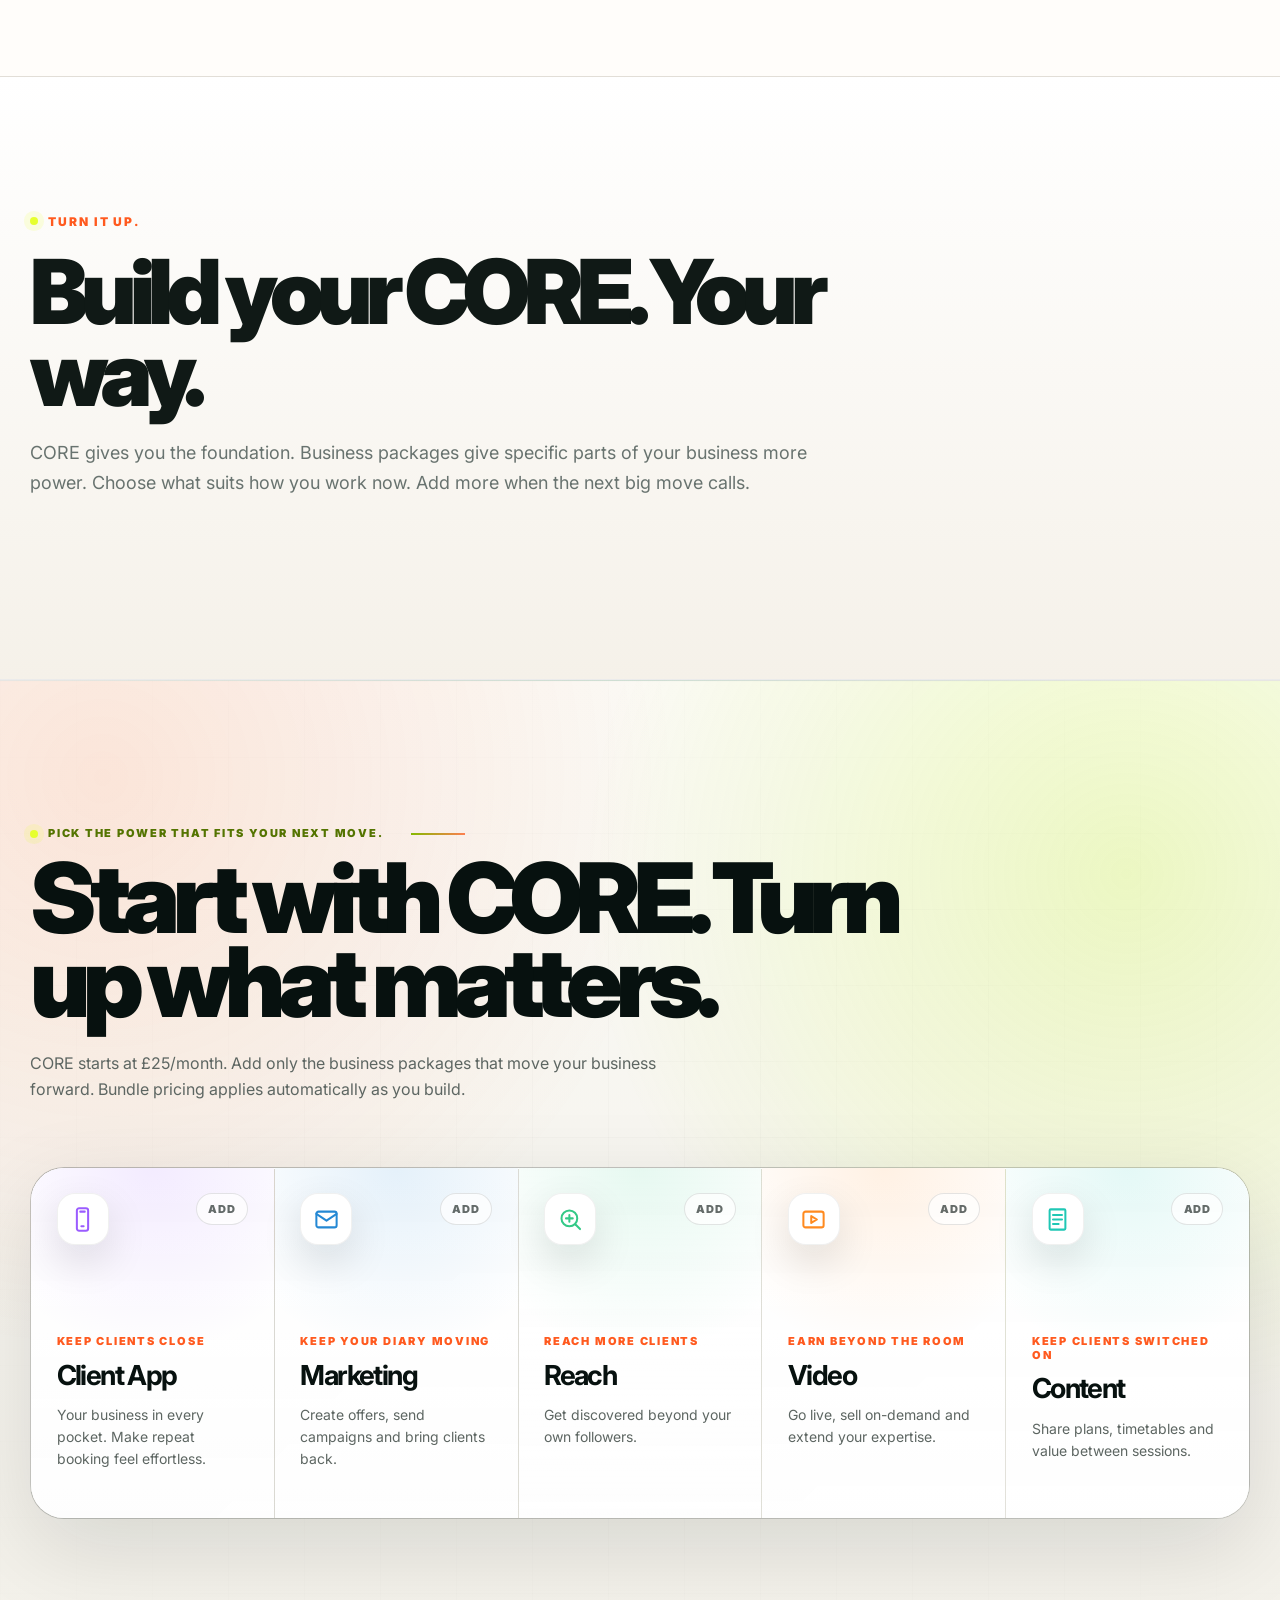
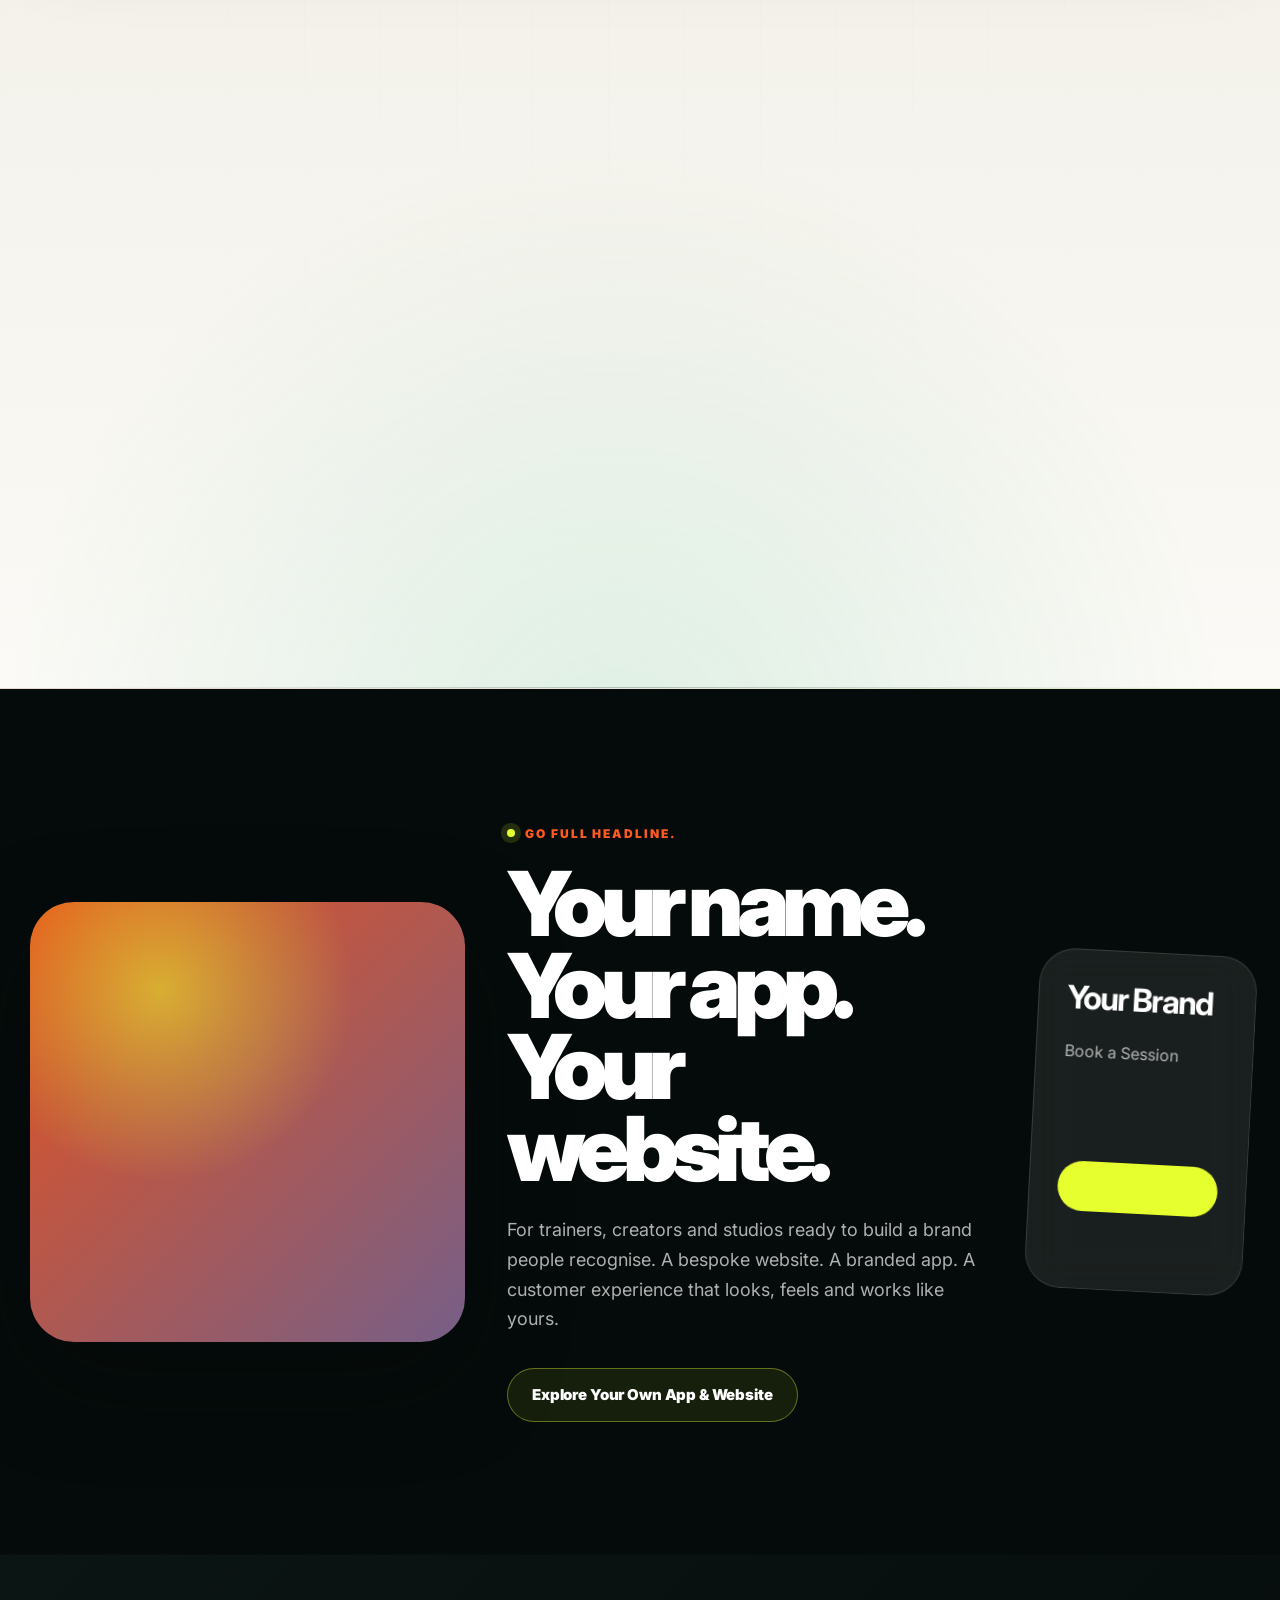
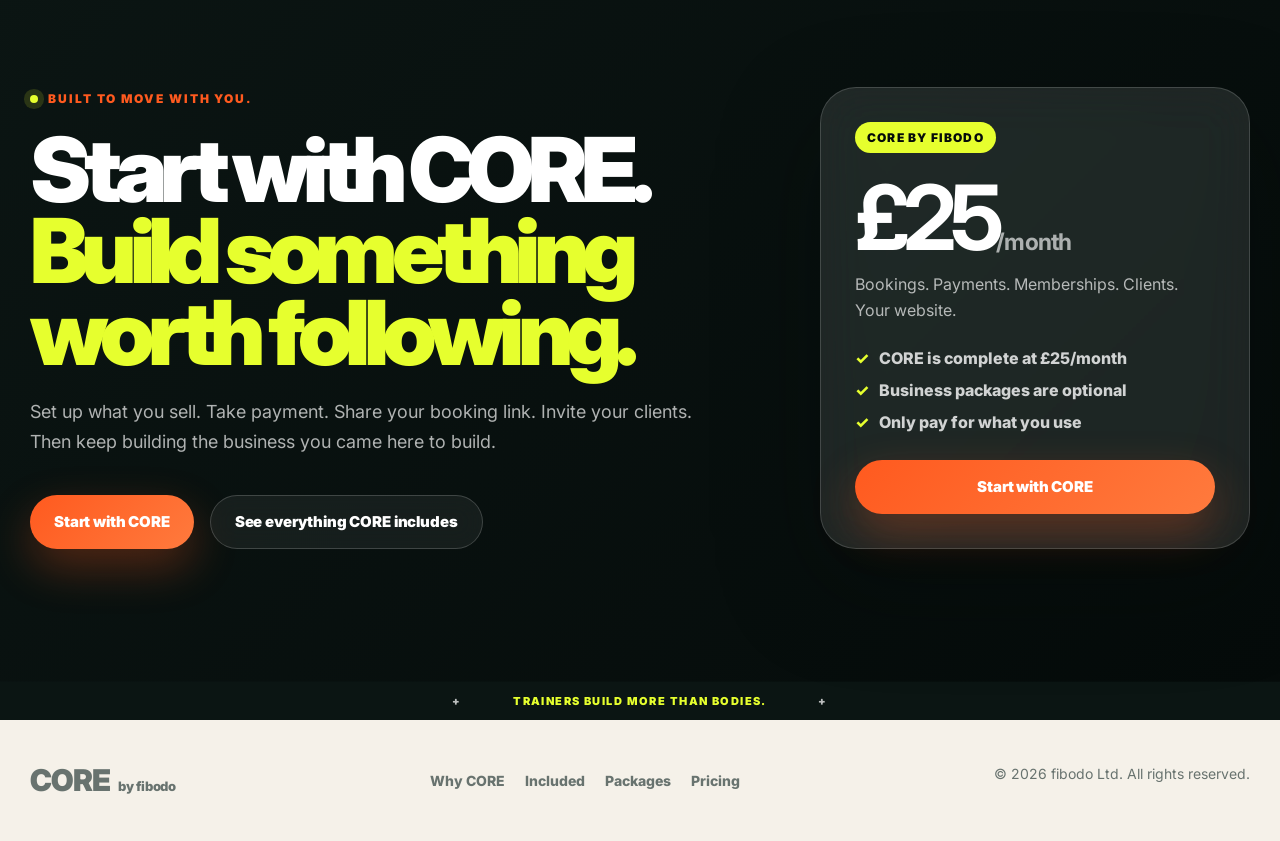
==== commit 23c64a0c: "Add" ====
--- a/index.html
+++ b/index.html
@@ -12,7 +12,7 @@
   <link
     href="https://fonts.googleapis.com/css2?family=Inter:wght@400;500;600;700;800;900&family=Permanent+Marker&display=swap"
     rel="stylesheet">
-  <link rel="stylesheet" href="fibodo-core.css" />
+  <link rel="stylesheet" href="main.css" />
   <link rel="stylesheet" href="bundle-builder.css" />
 </head>
 
@@ -401,7 +401,7 @@
     </div>
   </footer>
 
-  <script src="fibodo-core.js"></script>
+  <script src="main.js"></script>
   <script src="bundle-builder.js"></script>
 </body>
 
--- a/main.css
+++ b/main.css
@@ -0,0 +1,646 @@
+:root {
+  --cream: #f5f1e9;
+  --cream-2: #fffaf0;
+  --paper: #fffdfa;
+  --dark: #050b0a;
+  --dark-2: #0b1513;
+  --ink: #101916;
+  --muted: #68736f;
+  --muted-dark: rgba(255,255,255,.68);
+  --line: rgba(16,25,22,.11);
+  --line-dark: rgba(255,255,255,.13);
+  --orange: #ff5a1f;
+  --orange-2: #ff7a3d;
+  --lime: #e6ff2e;
+  --aqua: #25d7d9;
+  --lavender: #d7a7f4;
+  --green: #34c987;
+  --blue: #2488d4;
+  --radius-sm: 16px;
+  --radius: 28px;
+  --radius-xl: 44px;
+  --shadow-soft: 0 20px 60px rgba(5,11,10,.09);
+  --shadow-deep: 0 35px 100px rgba(5,11,10,.34);
+  --max: 1220px;
+}
+
+* { box-sizing: border-box; }
+html { scroll-behavior: smooth; }
+body {
+  margin: 0;
+  background:
+    radial-gradient(circle at 10% 0%, rgba(230,255,46,.18), transparent 26rem),
+    radial-gradient(circle at 90% 8%, rgba(37,215,217,.14), transparent 28rem),
+    var(--cream);
+  color: var(--ink);
+  font-family: Inter, ui-sans-serif, system-ui, -apple-system, BlinkMacSystemFont, "Segoe UI", sans-serif;
+  -webkit-font-smoothing: antialiased;
+}
+
+a { color: inherit; text-decoration: none; }
+button { font: inherit; }
+ul { margin: 0; padding: 0; }
+.container { width: min(100% - 48px, var(--max)); margin-inline: auto; }
+::selection { background: var(--lime); color: var(--dark); }
+
+.site-header {
+  position: sticky;
+  top: 0;
+  z-index: 60;
+  background: rgba(245,241,233,.76);
+  backdrop-filter: blur(22px) saturate(1.45);
+  border-bottom: 1px solid rgba(5,11,10,.08);
+}
+.top-strip {
+  display: flex;
+  align-items: center;
+  justify-content: center;
+  gap: clamp(14px, 4vw, 56px);
+  min-height: 38px;
+  padding: 8px 18px;
+  background: var(--dark);
+  color: white;
+  font-size: 11px;
+  font-weight: 900;
+  letter-spacing: .13em;
+  text-transform: uppercase;
+}
+.top-strip p { margin: 0; color: var(--lime); }
+.top-strip span { opacity: .72; }
+.header-inner {
+  width: min(100% - 48px, var(--max));
+  margin-inline: auto;
+  display: flex;
+  align-items: center;
+  justify-content: space-between;
+  gap: 26px;
+  padding: 18px 0;
+}
+.brand { display: inline-flex; align-items: baseline; gap: 8px; letter-spacing: -.05em; }
+.brand span { font-size: 30px; font-weight: 950; }
+.brand small { font-size: 13px; font-weight: 850; color: var(--muted); letter-spacing: -.02em; }
+.main-nav { display: flex; gap: 30px; align-items: center; font-size: 13px; font-weight: 800; color: rgba(16,25,22,.72); }
+.main-nav a { transition: color .18s ease, transform .18s ease; }
+.main-nav a:hover { color: var(--dark); transform: translateY(-1px); }
+.header-actions { display: flex; align-items: center; gap: 16px; }
+.login-link { font-size: 13px; font-weight: 850; color: var(--muted); }
+.header-cta,
+.btn {
+  display: inline-flex;
+  align-items: center;
+  justify-content: center;
+  border: 0;
+  border-radius: 999px;
+  cursor: pointer;
+  font-weight: 950;
+  letter-spacing: -.01em;
+  transition: transform .2s ease, box-shadow .2s ease, background .2s ease, border-color .2s ease;
+}
+.header-cta { background: var(--dark); color: white; padding: 12px 19px; font-size: 13px; box-shadow: 0 12px 30px rgba(5,11,10,.18); }
+.header-cta:hover, .btn:hover { transform: translateY(-3px); }
+.nav-toggle { display: none; border: 1px solid var(--line); border-radius: 999px; background: var(--paper); padding: 10px 14px; font-weight: 900; }
+
+.section-panel { position: relative; padding: 132px 0; }
+.section-break { border-top: 1px solid rgba(5,11,10,.08); border-bottom: 1px solid rgba(5,11,10,.08); }
+.eyebrow { display: inline-flex; align-items: center; gap: 10px; color: var(--orange); font-size: 12px; font-weight: 950; letter-spacing: .16em; text-transform: uppercase; }
+.eyebrow::before { content: ""; width: 8px; height: 8px; border-radius: 999px; background: var(--lime); box-shadow: 0 0 0 6px rgba(230,255,46,.14); }
+h1, h2, h3, p { margin-top: 0; }
+h1, h2 { font-weight: 950; letter-spacing: -.075em; line-height: .91; }
+h1 { margin: 28px 0 0; font-size: clamp(72px, 12vw, 164px); color: white; }
+h2 { margin: 22px 0 0; font-size: clamp(48px, 7vw, 100px); }
+h1 em, h2 em { font-style: normal; color: var(--lime); }
+h1 .brush-script {
+  position: relative;
+  isolation: isolate;
+  display: inline-block;
+  font-family: "Permanent Marker", "Brush Script MT", cursive;
+  font-weight: 400;
+  letter-spacing: 0;
+  line-height: .95;
+  white-space: nowrap;
+  transform: rotate(-2deg);
+  text-shadow: 0 8px 28px rgba(230,255,46,.18);
+}
+h1 .brush-script.is-offer {
+  font-size: min(1em, 10vw);
+}
+h1 .brush-script::before,
+h1 .brush-script::after {
+  content: attr(data-text);
+  position: absolute;
+  inset: 0;
+  opacity: 0;
+  pointer-events: none;
+}
+h1 .brush-script::before {
+  color: var(--aqua);
+  z-index: -1;
+}
+h1 .brush-script::after {
+  color: var(--orange);
+  z-index: -2;
+}
+h1 .brush-script.is-glitching {
+  animation: brush-glitch-text .42s steps(2, end) 1;
+}
+h1 .brush-script.is-glitching::before {
+  opacity: .82;
+  animation: brush-glitch-before .42s steps(2, end) 1;
+}
+h1 .brush-script.is-glitching::after {
+  opacity: .72;
+  animation: brush-glitch-after .42s steps(2, end) 1;
+}
+@keyframes brush-glitch-text {
+  0%, 100% { transform: rotate(-2deg) translate(0, 0); filter: none; }
+  20% { transform: rotate(-2deg) translate(-2px, 1px); filter: contrast(1.35); }
+  42% { transform: rotate(-2deg) translate(2px, -1px); }
+  64% { transform: rotate(-2deg) translate(-1px, -2px); filter: saturate(1.45); }
+}
+@keyframes brush-glitch-before {
+  0%, 100% { clip-path: inset(0 0 72% 0); transform: translate(-5px, -1px); }
+  33% { clip-path: inset(34% 0 38% 0); transform: translate(4px, 1px); }
+  66% { clip-path: inset(72% 0 0 0); transform: translate(-3px, 2px); }
+}
+@keyframes brush-glitch-after {
+  0%, 100% { clip-path: inset(64% 0 8% 0); transform: translate(5px, 1px); }
+  40% { clip-path: inset(8% 0 70% 0); transform: translate(-4px, -1px); }
+  74% { clip-path: inset(42% 0 32% 0); transform: translate(3px, -2px); }
+}
+@media (prefers-reduced-motion: reduce) {
+  h1 .brush-script.is-glitching,
+  h1 .brush-script.is-glitching::before,
+  h1 .brush-script.is-glitching::after {
+    animation: none;
+  }
+}
+p { line-height: 1.65; }
+.section-copy { max-width: 680px; margin: 24px 0 0; color: var(--muted); font-size: 18px; }
+
+.hero {
+  overflow: hidden;
+  min-height: 940px;
+  padding: 0;
+  background: var(--dark);
+  color: white;
+  isolation: isolate;
+}
+.hero::before {
+  content: "";
+  position: absolute;
+  inset: 0;
+  background:
+    linear-gradient(rgba(255,255,255,.035) 1px, transparent 1px),
+    linear-gradient(90deg, rgba(255,255,255,.035) 1px, transparent 1px);
+  background-size: 64px 64px;
+  mask-image: radial-gradient(circle at 45% 25%, black, transparent 72%);
+  z-index: -2;
+}
+.hero-bg {
+  position: absolute;
+  inset: -20%;
+  background:
+    radial-gradient(circle at 70% 18%, rgba(230,255,46,.18), transparent 28rem),
+    radial-gradient(circle at 25% 30%, rgba(255,90,31,.19), transparent 32rem),
+    linear-gradient(135deg, rgba(255,255,255,.045), transparent 34%);
+  z-index: -3;
+}
+.orb { position: absolute; border-radius: 999px; filter: blur(28px); opacity: .75; z-index: -1; }
+.orb-a { width: 240px; height: 240px; right: 10%; top: 18%; background: rgba(230,255,46,.18); animation: float 8s ease-in-out infinite; }
+.orb-b { width: 180px; height: 180px; left: 8%; bottom: 18%; background: rgba(37,215,217,.16); animation: float 10s ease-in-out infinite reverse; }
+@keyframes float { 0%,100% { transform: translate3d(0,0,0); } 50% { transform: translate3d(0,-26px,0); } }
+.hero-inner { display: grid; grid-template-columns: minmax(0, 1.18fr) minmax(380px, .72fr); gap: 86px; align-items: center; min-height: 900px; padding: 105px 0 132px; }
+.hero-copy p { max-width: 760px; margin: 30px 0 0; color: rgba(255,255,255,.76); font-size: clamp(19px, 2vw, 25px); }
+.hero-copy strong { color: white; }
+.hero-actions { display: flex; flex-wrap: wrap; gap: 16px; margin-top: 38px; }
+.btn { min-height: 54px; padding: 0 24px; font-size: 15px; }
+.btn-primary { background: linear-gradient(135deg, var(--orange), var(--orange-2)); color: white; box-shadow: 0 18px 45px rgba(255,90,31,.3); }
+.btn-ghost { border: 1px solid rgba(255,255,255,.18); color: white; background: rgba(255,255,255,.06); backdrop-filter: blur(12px); }
+.btn-ghost:hover { background: rgba(255,255,255,.1); }
+.btn-outline-lime { color: white; border: 1px solid rgba(230,255,46,.38); background: rgba(230,255,46,.08); }
+.hero-stats { display: grid; grid-template-columns: repeat(3, minmax(0, 1fr)); gap: 12px; max-width: 760px; margin-top: 54px; }
+.hero-stats article { border: 1px solid var(--line-dark); border-radius: 22px; padding: 22px; background: rgba(255,255,255,.055); backdrop-filter: blur(18px); }
+.hero-stats strong { display: block; font-size: 34px; letter-spacing: -.06em; }
+.hero-stats span { display: block; margin-top: 7px; color: rgba(255,255,255,.58); font-size: 13px; font-weight: 700; }
+.hero-dashboard { position: relative; min-height: 560px; }
+.dash-window { border: 1px solid rgba(255,255,255,.15); border-radius: 34px; padding: 14px; background: linear-gradient(180deg, rgba(255,255,255,.16), rgba(255,255,255,.055)); box-shadow: var(--shadow-deep); backdrop-filter: blur(20px); transform: rotate(1deg); }
+.window-bar { height: 44px; display: flex; align-items: center; gap: 8px; padding: 0 12px; color: rgba(255,255,255,.58); font-size: 12px; font-weight: 800; }
+.window-bar i { width: 10px; height: 10px; border-radius: 99px; background: rgba(255,255,255,.25); }
+.window-bar span { margin-left: auto; }
+.dash-grid { display: grid; grid-template-columns: repeat(2, minmax(0,1fr)); gap: 14px; }
+.dash-card { min-height: 148px; border-radius: 24px; padding: 22px; background: rgba(255,255,255,.88); color: var(--dark); box-shadow: 0 18px 44px rgba(0,0,0,.18); }
+.dash-card.wide { grid-column: span 2; background: linear-gradient(135deg, var(--lime), #fff8b7); }
+.dash-card span, .dash-card small { display: block; color: rgba(5,11,10,.58); font-weight: 850; font-size: 12px; text-transform: uppercase; letter-spacing: .08em; }
+.dash-card strong { display: block; margin-top: 16px; font-size: 42px; letter-spacing: -.06em; line-height: 1; }
+.dash-card p { margin: 10px 0 0; color: var(--muted); }
+.floating-pill { position: absolute; border: 1px solid rgba(255,255,255,.22); border-radius: 999px; padding: 12px 16px; background: rgba(5,11,10,.54); color: white; font-weight: 900; box-shadow: 0 16px 40px rgba(0,0,0,.24); backdrop-filter: blur(18px); }
+.pill-one { top: 16%; right: -20px; }
+.pill-two { left: -20px; bottom: 34%; background: rgba(255,90,31,.88); }
+.pill-three { right: 8%; bottom: 6%; background: rgba(230,255,46,.9); color: var(--dark); }
+
+.glass-panel { border: 1px solid rgba(255,255,255,.16); background: rgba(255,255,255,.10); backdrop-filter: blur(24px) saturate(1.35); }
+.price-stinger { background: linear-gradient(180deg, #101916, #050b0a); color: white; overflow: hidden; }
+.price-stinger::after { content:""; position:absolute; inset:auto 0 0; height:1px; background: linear-gradient(90deg, transparent, rgba(230,255,46,.55), transparent); }
+.stinger-grid { display: grid; grid-template-columns: 1.05fr .8fr; gap: 42px; align-items: stretch; }
+.stinger-headline { padding: 8px 0; }
+.corner { display: inline-block; width: 60px; height: 60px; border-top: 12px solid var(--lime); border-left: 12px solid var(--lime); margin-bottom: 22px; }
+.stinger-headline h2 { color: white; max-width: 760px; }
+.stinger-price { border-radius: var(--radius-xl); padding: 42px; align-self: center; box-shadow: var(--shadow-deep); }
+.stinger-price p { color: var(--muted-dark); font-size: 18px; margin-bottom: 30px; }
+.stinger-price strong { display: block; color: var(--lime); font-size: clamp(70px, 9vw, 122px); letter-spacing: -.08em; line-height: .82; }
+.stinger-price span { color: white; font-size: 22px; letter-spacing: -.03em; }
+.stinger-benefits { grid-column: 1 / -1; display: grid; grid-template-columns: repeat(3, minmax(0,1fr)); gap: 18px; margin-top: 36px; }
+.stinger-benefits article { border: 1px solid var(--line-dark); border-radius: var(--radius); padding: 28px; background: rgba(255,255,255,.055); }
+.icon { display: grid; place-items: center; width: 42px; height: 42px; border-radius: 14px; background: var(--lime); color: var(--dark); font-weight: 950; }
+.stinger-benefits h3 { margin: 20px 0 8px; font-size: 25px; letter-spacing: -.04em; }
+.stinger-benefits p { margin: 0; color: var(--muted-dark); }
+
+.momentum { background: linear-gradient(180deg, var(--cream), #fff); }
+.momentum-grid { display: grid; grid-template-columns: 1.2fr repeat(3, minmax(0, .9fr)); gap: 20px; align-items: stretch; }
+.section-intro { max-width: 620px; align-self: center; }
+.section-intro p { margin: 24px 0 0; color: var(--muted); font-size: 18px; }
+.image-card { position: relative; overflow: hidden; min-height: 430px; display: flex; flex-direction: column; justify-content: flex-end; border-radius: var(--radius-xl); padding: 28px; color: white; background: var(--dark); box-shadow: var(--shadow-soft); transition: transform .25s ease, box-shadow .25s ease; }
+.image-card:hover { transform: translateY(-6px); box-shadow: 0 36px 88px rgba(5,11,10,.18); }
+.image-card::before { content:""; position:absolute; inset:0; background: linear-gradient(180deg, rgba(5,11,10,.04), rgba(5,11,10,.78)), radial-gradient(circle at 25% 15%, rgba(230,255,46,.42), transparent 12rem), linear-gradient(135deg, rgba(255,90,31,.9), rgba(36,136,212,.7)); z-index:0; }
+.image-card.two::before { background: linear-gradient(180deg, rgba(5,11,10,.08), rgba(5,11,10,.8)), radial-gradient(circle at 25% 25%, rgba(37,215,217,.45), transparent 12rem), linear-gradient(135deg, rgba(36,136,212,.88), rgba(215,167,244,.68)); }
+.image-card.three::before { background: linear-gradient(180deg, rgba(5,11,10,.08), rgba(5,11,10,.82)), radial-gradient(circle at 75% 20%, rgba(230,255,46,.42), transparent 13rem), linear-gradient(135deg, rgba(52,201,135,.9), rgba(5,11,10,.78)); }
+.image-card > * { position: relative; z-index: 1; }
+.image-card h3 { font-size: 28px; line-height: 1; letter-spacing: -.045em; margin-bottom: 10px; }
+.image-card p { color: rgba(255,255,255,.74); margin-bottom: 24px; }
+.image-card a { font-weight: 950; color: var(--lime); }
+
+.statement { background: var(--dark); color: white; }
+.statement-grid { display: grid; grid-template-columns: 1.1fr .55fr; gap: 60px; align-items: center; }
+.statement h2 { margin: 0; max-width: 900px; }
+.statement ul { list-style: none; display: grid; gap: 14px; }
+.statement li { border: 1px solid var(--line-dark); border-radius: 18px; padding: 18px 20px; background: rgba(255,255,255,.055); font-weight: 900; color: rgba(255,255,255,.82); }
+
+.included { background: var(--paper); }
+.included-grid { display: grid; grid-template-columns: minmax(0, 1fr) 440px; gap: 70px; align-items: center; }
+.feature-grid { display: grid; grid-template-columns: repeat(2, minmax(0,1fr)); gap: 16px; margin-top: 50px; }
+.feature-card { position: relative; overflow: hidden; border: 1px solid var(--line); border-radius: 26px; padding: 26px; background: linear-gradient(180deg, white, rgba(255,255,255,.7)); box-shadow: 0 12px 34px rgba(5,11,10,.055); transition: transform .2s ease, box-shadow .2s ease; }
+.feature-card:hover { transform: translateY(-4px); box-shadow: var(--shadow-soft); }
+.feature-card::after { content:""; position:absolute; right:-30px; top:-30px; width:120px; height:120px; border-radius:999px; background: rgba(230,255,46,.22); }
+.feature-card svg { width: 30px; height: 30px; color: var(--orange); fill: none; stroke: currentColor; stroke-width: 2; stroke-linecap: round; stroke-linejoin: round; }
+.feature-card h3 { margin: 22px 0 9px; font-size: 24px; letter-spacing: -.045em; }
+.feature-card p { margin: 0; color: var(--muted); font-size: 15px; }
+.device-showcase { position: relative; min-height: 560px; }
+.laptop { position: sticky; top: 130px; border: 1px solid var(--line); border-radius: 34px; padding: 18px; background: linear-gradient(180deg, #111a17, #050b0a); box-shadow: var(--shadow-deep); }
+.screen-head { height: 46px; display: flex; align-items: center; justify-content: space-between; color: white; }
+.screen-head span { width: 56px; height: 12px; border-radius: 99px; background: var(--lime); }
+.screen-grid { display: grid; grid-template-columns: repeat(2, minmax(0,1fr)); gap: 12px; }
+.screen-grid i { min-height: 90px; border-radius: 18px; background: linear-gradient(135deg, rgba(255,255,255,.12), rgba(255,255,255,.04)); border: 1px solid rgba(255,255,255,.1); }
+.screen-grid i:first-child { grid-column: span 2; background: linear-gradient(135deg, rgba(230,255,46,.82), rgba(255,255,255,.2)); }
+.phone { position: absolute; right: -26px; bottom: 8px; width: 190px; min-height: 300px; border: 8px solid #101916; border-radius: 36px; padding: 22px; background: white; box-shadow: var(--shadow-deep); }
+.phone b { display:block; font-size: 18px; letter-spacing: -.04em; }
+.phone span { display:block; margin-top: 12px; color: var(--muted); }
+.phone button { margin-top: 88px; width: 100%; border:0; border-radius:999px; background: var(--orange); color:white; padding: 12px; font-weight: 950; }
+
+.packages { background: linear-gradient(180deg, #fff, var(--cream)); }
+.package-wrap .compact { max-width: 820px; margin-bottom: 50px; }
+.package-grid { display: grid; grid-template-columns: repeat(5, minmax(0,1fr)); gap: 16px; }
+.package-card { min-height: 300px; display: flex; flex-direction: column; border: 1px solid var(--line); border-radius: 30px; padding: 26px; background: rgba(255,255,255,.74); box-shadow: 0 16px 42px rgba(5,11,10,.06); transition: transform .22s ease, box-shadow .22s ease, background .22s ease; }
+.package-card:hover { transform: translateY(-6px); background: white; box-shadow: var(--shadow-soft); }
+.package-card .package-kicker { color: var(--orange); font-size: 11px; font-weight: 950; letter-spacing: .13em; text-transform: uppercase; }
+.package-card h3 { margin: 28px 0 12px; font-size: 26px; letter-spacing: -.05em; }
+.package-card p { color: var(--muted); font-size: 15px; margin-bottom: 24px; }
+.package-card a { margin-top: auto; font-weight: 950; color: var(--dark); }
+
+.premium { background: var(--dark); color: white; overflow: hidden; }
+.premium-grid { display: grid; grid-template-columns: .9fr 1fr .45fr; gap: 42px; align-items: center; }
+.premium-image { min-height: 440px; border-radius: var(--radius-xl); background: radial-gradient(circle at 30% 20%, rgba(230,255,46,.52), transparent 12rem), linear-gradient(135deg, rgba(255,90,31,.9), rgba(215,167,244,.54)); box-shadow: var(--shadow-deep); }
+.premium-copy p { max-width: 620px; margin: 26px 0 34px; color: var(--muted-dark); font-size: 18px; }
+.premium-device { min-height: 340px; border: 1px solid var(--line-dark); border-radius: 36px; padding: 28px; background: rgba(255,255,255,.08); backdrop-filter: blur(20px); transform: rotate(3deg); }
+.premium-device b { display:block; font-size: 32px; letter-spacing: -.06em; }
+.premium-device span { display:block; margin-top: 24px; color: var(--muted-dark); }
+.premium-device i { display:block; margin-top: 100px; height: 50px; border-radius: 999px; background: var(--lime); }
+
+.final-cta { background: linear-gradient(135deg, #0b1513, #050b0a); color: white; }
+.final-grid { display: grid; grid-template-columns: 1fr 430px; gap: 60px; align-items: center; }
+.final-grid h2 { max-width: 880px; }
+.final-grid .section-copy { color: var(--muted-dark); }
+.price-card { border-radius: 36px; padding: 34px; box-shadow: var(--shadow-deep); }
+.price-card > span { display: inline-flex; border-radius: 999px; background: var(--lime); color: var(--dark); padding: 8px 12px; font-size: 12px; font-weight: 950; letter-spacing: .1em; text-transform: uppercase; }
+.price-card strong { display: block; margin: 28px 0 16px; color: white; font-size: 90px; line-height: .82; letter-spacing: -.08em; }
+.price-card small { font-size: 23px; color: rgba(255,255,255,.64); letter-spacing: -.04em; }
+.price-card p { color: var(--muted-dark); }
+.price-card ul { list-style: none; display: grid; gap: 12px; margin: 24px 0 28px; }
+.price-card li { color: rgba(255,255,255,.8); font-weight: 800; }
+.price-card li::before { content:"✓"; color: var(--lime); margin-right: 10px; }
+.price-card .btn { width: 100%; }
+
+.site-footer { background: var(--cream); color: var(--muted); }
+.footer-strip { background: #0b1513; }
+.footer-inner { display: flex; align-items: center; justify-content: space-between; gap: 28px; padding: 42px 0; font-size: 14px; }
+.footer-links { display: flex; flex-wrap: wrap; gap: 20px; font-weight: 800; }
+
+.reveal { opacity: 0; transform: translateY(26px); transition: opacity .75s ease, transform .75s ease; }
+.reveal.is-visible { opacity: 1; transform: translateY(0); }
+
+@media (max-width: 1100px) {
+  .main-nav { display: none; }
+  .nav-toggle { display: inline-flex; }
+  .hero-inner, .included-grid, .final-grid, .stinger-grid, .premium-grid { grid-template-columns: 1fr; }
+  .hero-dashboard { min-height: auto; }
+  .momentum-grid { grid-template-columns: 1fr 1fr; }
+  .package-grid { grid-template-columns: repeat(2, minmax(0,1fr)); }
+  .device-showcase { min-height: 520px; }
+}
+
+@media (max-width: 720px) {
+  .container, .header-inner { width: min(100% - 30px, var(--max)); }
+  .top-strip { justify-content: flex-start; overflow: hidden; white-space: nowrap; }
+  .header-actions .login-link { display: none; }
+  .header-cta { display: none; }
+  .section-panel { padding: 86px 0; }
+  .hero { min-height: auto; }
+  .hero-inner { min-height: auto; padding: 78px 0 90px; gap: 44px; }
+  h1 { font-size: clamp(62px, 19vw, 98px); }
+  h2 { font-size: clamp(44px, 13vw, 68px); }
+  .hero-stats, .stinger-benefits, .feature-grid, .momentum-grid, .package-grid, .statement-grid { grid-template-columns: 1fr; }
+  .dash-grid { grid-template-columns: 1fr; }
+  .dash-card.wide { grid-column: auto; }
+  .floating-pill { display: none; }
+  .stinger-price strong, .price-card strong { font-size: 68px; }
+  .image-card { min-height: 330px; }
+  .phone { right: 8px; bottom: -10px; }
+  .footer-inner { align-items: flex-start; flex-direction: column; }
+}
+
+/* Premium interactive bundle builder */
+.bundle-builder {
+  display: grid;
+  grid-template-columns: minmax(0, 1fr) 360px;
+  gap: 28px;
+  align-items: start;
+  margin-top: 58px;
+}
+.builder-main { min-width: 0; }
+.glass-light {
+  border: 1px solid rgba(5,11,10,.1);
+  background:
+    linear-gradient(135deg, rgba(255,255,255,.92), rgba(255,255,255,.66)),
+    radial-gradient(circle at 0 0, rgba(230,255,46,.16), transparent 42%),
+    radial-gradient(circle at 100% 30%, rgba(37,215,217,.12), transparent 38%);
+  box-shadow: 0 24px 70px rgba(5,11,10,.08);
+  backdrop-filter: blur(20px);
+}
+.builder-callout {
+  display: grid;
+  grid-template-columns: 74px 1fr;
+  gap: 22px;
+  align-items: center;
+  border-radius: 30px;
+  padding: 28px;
+}
+.callout-icon {
+  width: 74px;
+  height: 74px;
+  display: grid;
+  place-items: center;
+  border: 1px solid rgba(52,201,135,.34);
+  border-radius: 999px;
+  background: radial-gradient(circle, rgba(52,201,135,.12), rgba(255,255,255,.7));
+  color: #07964f;
+  font-size: 40px;
+  box-shadow: inset 0 0 0 8px rgba(52,201,135,.05);
+}
+.eyebrow.dark { color: rgba(5,11,10,.58); }
+.builder-callout h3,
+.builder-toolbar h3,
+.saving-copy h3,
+.own-app-card h3 {
+  margin: 8px 0 8px;
+  font-size: clamp(24px, 2.4vw, 34px);
+  line-height: 1;
+  letter-spacing: -.055em;
+}
+.builder-callout p,
+.saving-copy p,
+.own-app-card p { margin: 0; color: var(--muted); line-height: 1.65; }
+.builder-toolbar {
+  display: flex;
+  justify-content: space-between;
+  align-items: end;
+  gap: 20px;
+  margin: 46px 0 24px;
+}
+.toolbar-actions { display: flex; gap: 10px; }
+.mini-btn {
+  border: 1px solid var(--line);
+  border-radius: 999px;
+  background: rgba(255,255,255,.74);
+  color: var(--dark);
+  padding: 11px 15px;
+  font-weight: 900;
+  cursor: pointer;
+  transition: transform .2s ease, background .2s ease, border-color .2s ease;
+}
+.mini-btn:hover { transform: translateY(-2px); border-color: rgba(5,11,10,.28); }
+.mini-btn-dark { background: var(--dark); color: white; border-color: var(--dark); }
+.module-grid {
+  display: grid;
+  grid-template-columns: repeat(5, minmax(0, 1fr));
+  gap: 16px;
+}
+.module-card {
+  position: relative;
+  overflow: hidden;
+  min-height: 438px;
+  display: flex;
+  flex-direction: column;
+  border: 1px solid rgba(5,11,10,.1);
+  border-radius: 30px;
+  background: rgba(255,255,255,.78);
+  padding: 22px;
+  box-shadow: 0 18px 46px rgba(5,11,10,.06);
+  transition: transform .24s ease, box-shadow .24s ease, border-color .24s ease, background .24s ease;
+}
+.module-card::before {
+  content: "";
+  position: absolute;
+  inset: 0;
+  background:
+    radial-gradient(circle at 20% 0%, color-mix(in srgb, var(--module-accent), transparent 76%), transparent 38%),
+    linear-gradient(180deg, rgba(255,255,255,.4), transparent 50%);
+  opacity: .9;
+  pointer-events: none;
+}
+.module-card > * { position: relative; z-index: 1; }
+.module-card:hover,
+.module-card.is-selected {
+  transform: translateY(-6px);
+  background: white;
+  border-color: color-mix(in srgb, var(--module-accent), transparent 42%);
+  box-shadow: 0 30px 80px rgba(5,11,10,.12);
+}
+.module-card.is-selected { outline: 2px solid color-mix(in srgb, var(--module-accent), transparent 22%); outline-offset: 3px; }
+.module-top { display: flex; justify-content: space-between; align-items: start; gap: 12px; margin-bottom: 20px; }
+.module-icon {
+  width: 58px;
+  height: 58px;
+  display: grid;
+  place-items: center;
+  border-radius: 18px;
+  background: color-mix(in srgb, var(--module-accent), transparent 86%);
+  color: var(--module-accent);
+  font-size: 31px;
+  font-weight: 950;
+  box-shadow: inset 0 0 0 1px color-mix(in srgb, var(--module-accent), transparent 70%);
+}
+.module-price {
+  color: var(--muted);
+  font-size: 12px;
+  font-weight: 850;
+  white-space: nowrap;
+}
+.module-card h3 { margin: 12px 0 8px; font-size: 26px; line-height: 1; letter-spacing: -.05em; }
+.module-card p { margin: 0; color: var(--muted); font-size: 14px; line-height: 1.58; }
+.module-card ul { display: grid; gap: 9px; margin: 22px 0 24px; padding: 0; list-style: none; }
+.module-card li { display: flex; gap: 8px; align-items: flex-start; color: rgba(5,11,10,.74); font-size: 13px; font-weight: 700; line-height: 1.35; }
+.module-card li::before { content: "✓"; color: #07964f; font-weight: 950; }
+.module-select {
+  margin-top: auto;
+  display: flex;
+  align-items: center;
+  gap: 10px;
+  cursor: pointer;
+  user-select: none;
+}
+.module-select input { position: absolute; opacity: 0; pointer-events: none; }
+.module-select span {
+  width: 24px;
+  height: 24px;
+  display: grid;
+  place-items: center;
+  border: 1.5px solid rgba(5,11,10,.32);
+  border-radius: 7px;
+  background: white;
+  transition: background .2s ease, border-color .2s ease, transform .2s ease;
+}
+.module-select span::after { content: "✓"; opacity: 0; color: white; font-size: 14px; font-weight: 950; }
+.module-select input:checked + span { background: var(--module-accent); border-color: var(--module-accent); transform: scale(1.03); }
+.module-select input:checked + span::after { opacity: 1; }
+.module-select b { font-size: 14px; }
+.saving-panel {
+  display: grid;
+  grid-template-columns: .86fr 1.14fr;
+  gap: 28px;
+  margin-top: 24px;
+  border-radius: 30px;
+  padding: 28px;
+}
+.saving-table {
+  overflow: hidden;
+  border: 1px solid rgba(5,11,10,.1);
+  border-radius: 20px;
+  background: rgba(255,255,255,.64);
+}
+.saving-table div {
+  display: grid;
+  grid-template-columns: 1fr 1fr 1fr;
+}
+.saving-table div + div { border-top: 1px solid rgba(5,11,10,.08); }
+.saving-table span,
+.saving-table b,
+.saving-table strong { padding: 12px 14px; font-size: 13px; }
+.saving-table b { background: rgba(5,11,10,.035); }
+.saving-table strong { color: #07964f; }
+.bundle-summary {
+  position: sticky;
+  top: 112px;
+  display: grid;
+  gap: 16px;
+}
+.summary-card { border-radius: 32px; padding: 28px; box-shadow: 0 34px 100px rgba(5,11,10,.28); }
+.summary-core-row,
+.summary-head,
+.total-row,
+.summary-item {
+  display: flex;
+  justify-content: space-between;
+  gap: 18px;
+  align-items: center;
+}
+.summary-core-row { margin-top: 22px; }
+.summary-core-row strong { display: block; font-size: 19px; color: white; }
+.summary-core-row small { display: block; margin-top: 4px; color: rgba(255,255,255,.5); }
+.summary-core-row b { color: white; font-size: 24px; }
+.summary-divider { height: 1px; background: rgba(255,255,255,.12); margin: 24px 0; }
+.summary-head h3 { margin: 0; font-size: 22px; color: white; letter-spacing: -.04em; }
+.summary-head span {
+  display: grid;
+  place-items: center;
+  min-width: 32px;
+  height: 32px;
+  border-radius: 999px;
+  background: var(--lime);
+  color: var(--dark);
+  font-weight: 950;
+}
+.summary-list { display: grid; gap: 12px; margin-top: 18px; min-height: 92px; }
+.empty-summary { margin: 0; color: rgba(255,255,255,.56); line-height: 1.55; }
+.summary-item span { display: flex; gap: 10px; align-items: center; color: rgba(255,255,255,.84); font-weight: 800; }
+.summary-item i { width: 10px; height: 10px; border-radius: 999px; }
+.summary-item strong { color: white; }
+.saving-badge {
+  display: grid;
+  grid-template-columns: auto auto 1fr;
+  align-items: end;
+  gap: 5px;
+  border: 1px solid rgba(255,255,255,.12);
+  border-radius: 22px;
+  background: rgba(255,255,255,.06);
+  padding: 18px;
+  color: rgba(255,255,255,.56);
+}
+.saving-badge.has-saving {
+  border-color: rgba(230,255,46,.34);
+  background: linear-gradient(135deg, rgba(230,255,46,.14), rgba(255,255,255,.05));
+  color: rgba(255,255,255,.76);
+}
+.saving-badge span { grid-column: 1 / -1; font-size: 12px; font-weight: 950; letter-spacing: .12em; text-transform: uppercase; }
+.saving-badge strong { color: var(--lime); font-size: 38px; line-height: .9; letter-spacing: -.06em; }
+.saving-badge small { color: rgba(255,255,255,.62); }
+.total-row { margin-top: 22px; }
+.total-row span { color: rgba(255,255,255,.68); font-weight: 850; }
+.total-row strong { color: white; font-size: 45px; line-height: .9; letter-spacing: -.07em; }
+.summary-cta { width: 100%; margin-top: 24px; }
+.summary-note { margin: 14px 0 0; color: rgba(255,255,255,.43); font-size: 12px; line-height: 1.5; }
+.own-app-card {
+  border: 1px solid rgba(155,92,255,.18);
+  border-radius: 28px;
+  background:
+    radial-gradient(circle at 100% 0, rgba(155,92,255,.18), transparent 42%),
+    rgba(255,255,255,.82);
+  padding: 24px;
+  box-shadow: 0 20px 60px rgba(5,11,10,.08);
+}
+.own-app-card div { margin-top: 10px; }
+.own-app-card strong { font-size: 22px; letter-spacing: -.04em; }
+.own-app-card span { color: var(--muted); }
+.own-app-card a {
+  display: flex;
+  justify-content: center;
+  margin-top: 22px;
+  border: 1px solid rgba(155,92,255,.34);
+  border-radius: 16px;
+  padding: 14px 16px;
+  color: #7d3cff;
+  font-weight: 950;
+}
+@media (max-width: 1180px) {
+  .bundle-builder { grid-template-columns: 1fr; }
+  .bundle-summary { position: static; grid-template-columns: 1fr 1fr; }
+  .module-grid { grid-template-columns: repeat(3, minmax(0, 1fr)); }
+}
+@media (max-width: 780px) {
+  .builder-callout,
+  .saving-panel,
+  .bundle-summary { grid-template-columns: 1fr; }
+  .builder-toolbar { align-items: start; flex-direction: column; }
+  .module-grid { grid-template-columns: 1fr; }
+  .module-card { min-height: auto; }
+  .saving-table { overflow-x: auto; }
+  .saving-table div { min-width: 520px; }
+}
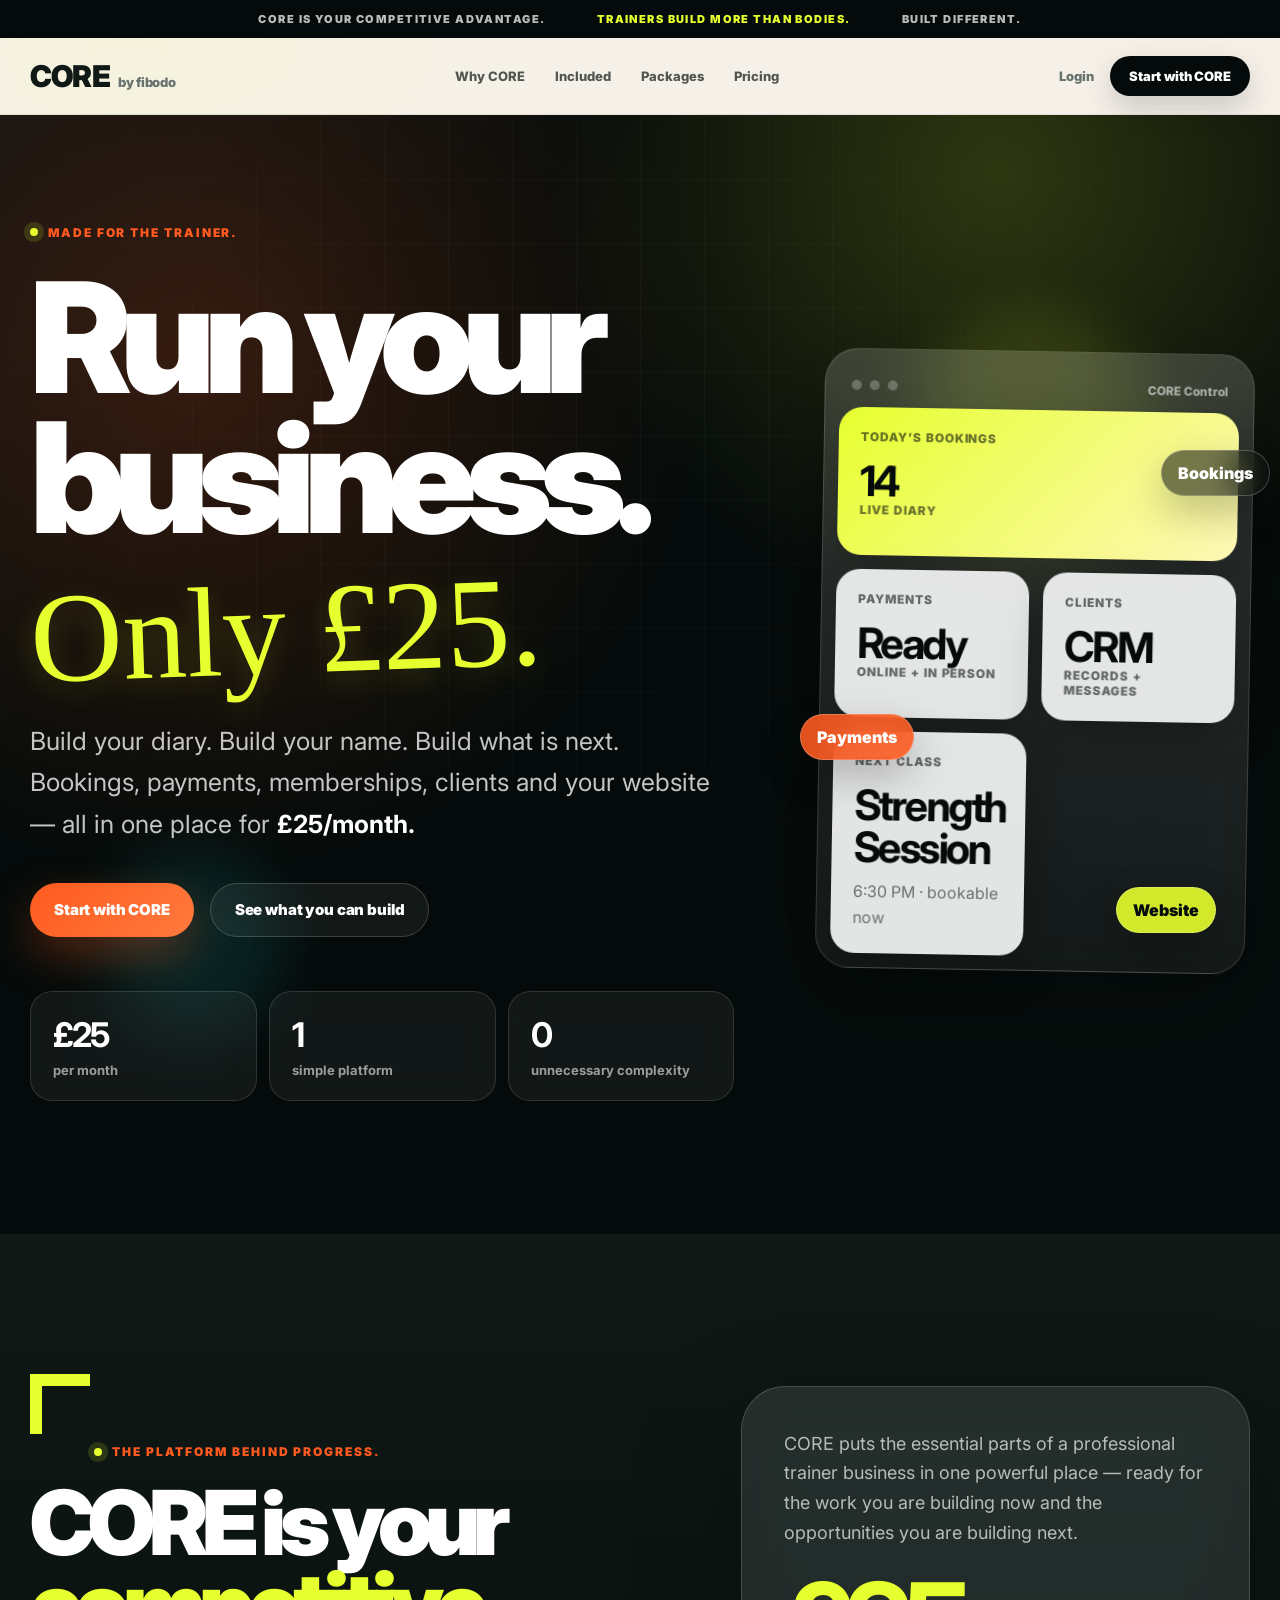
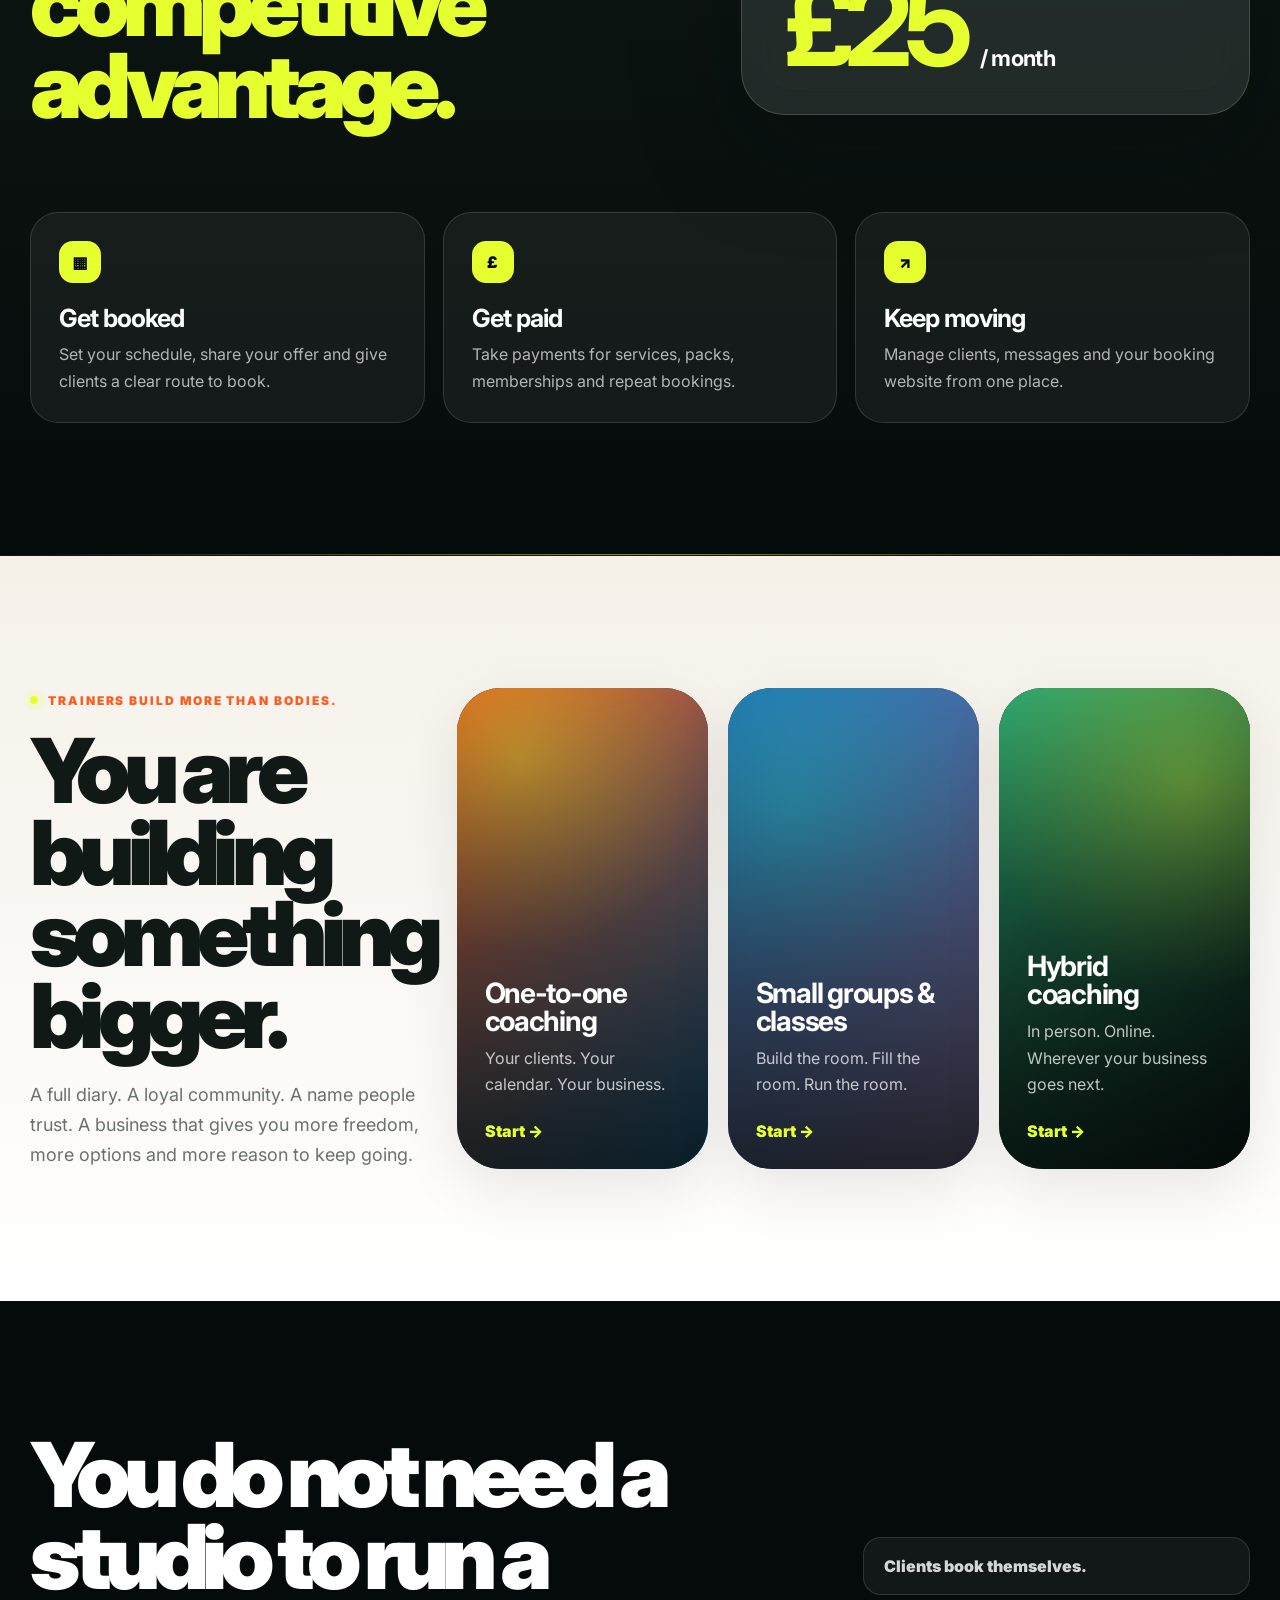
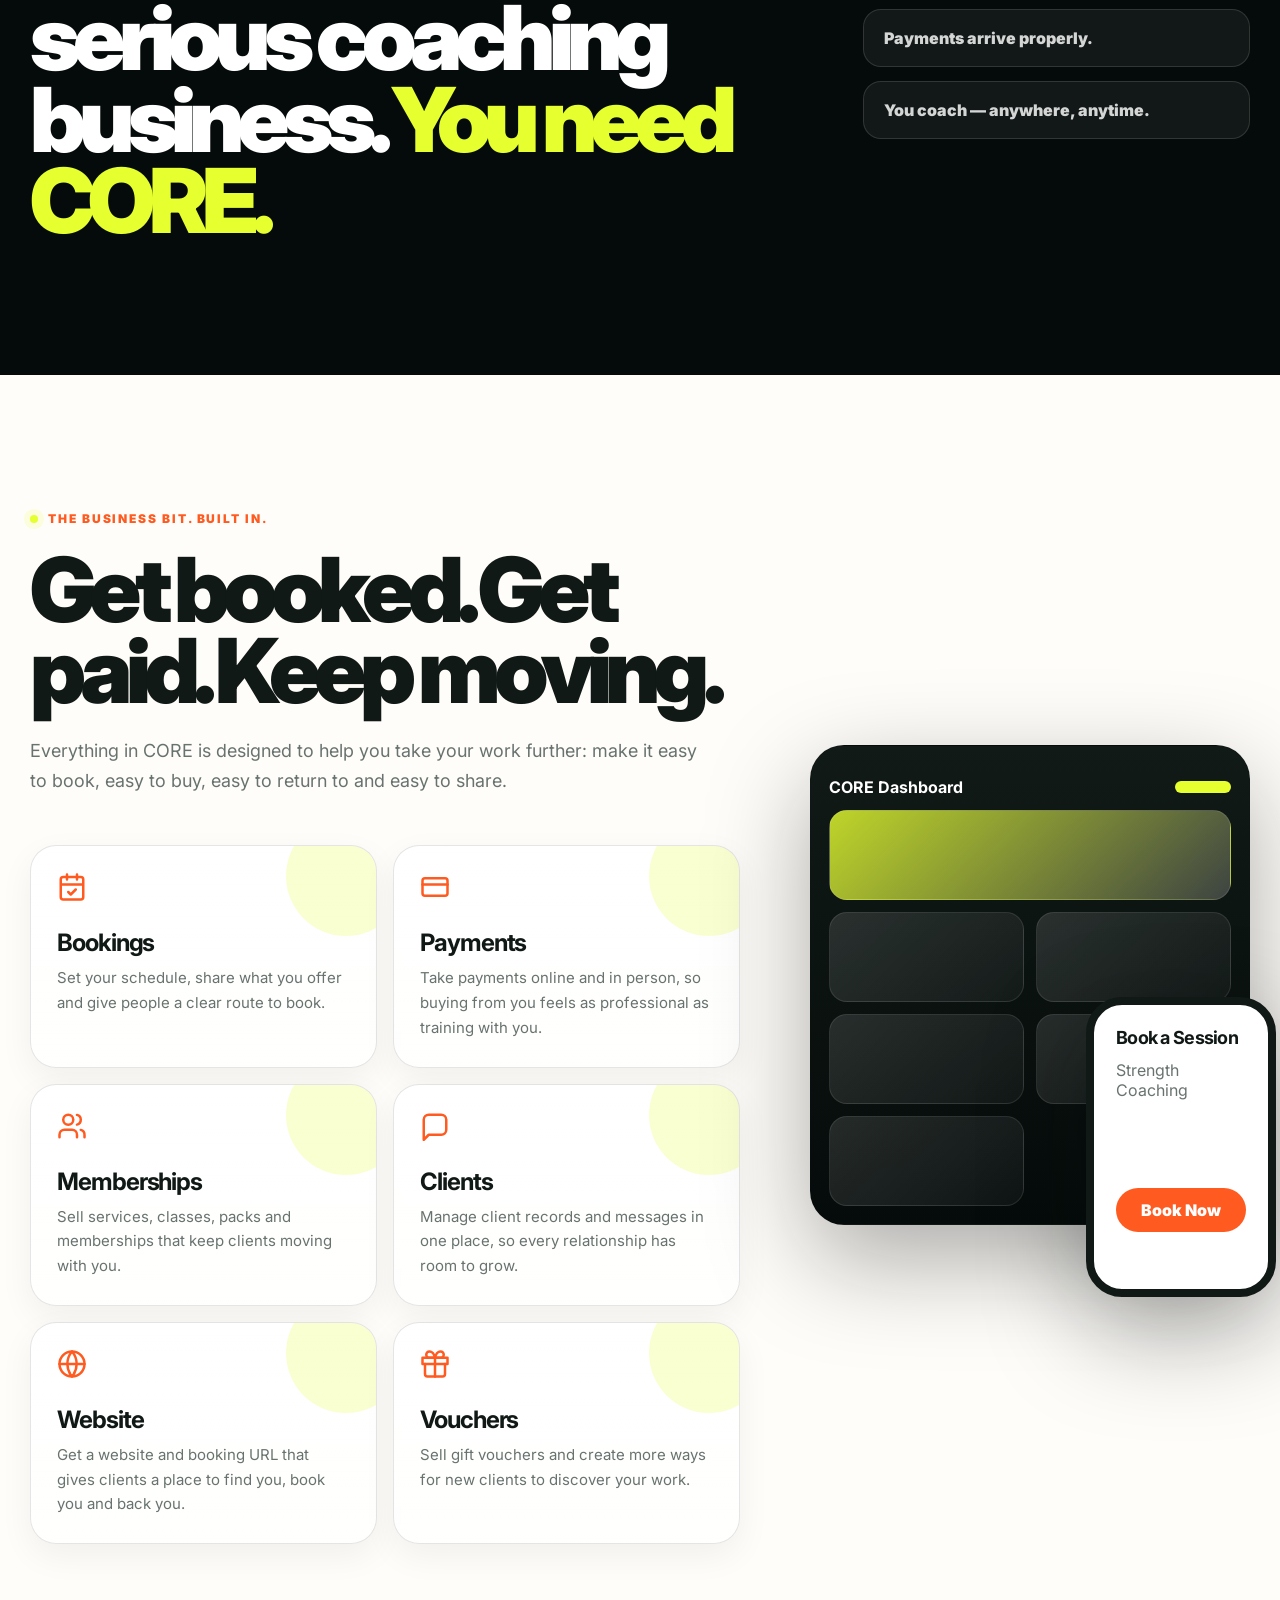
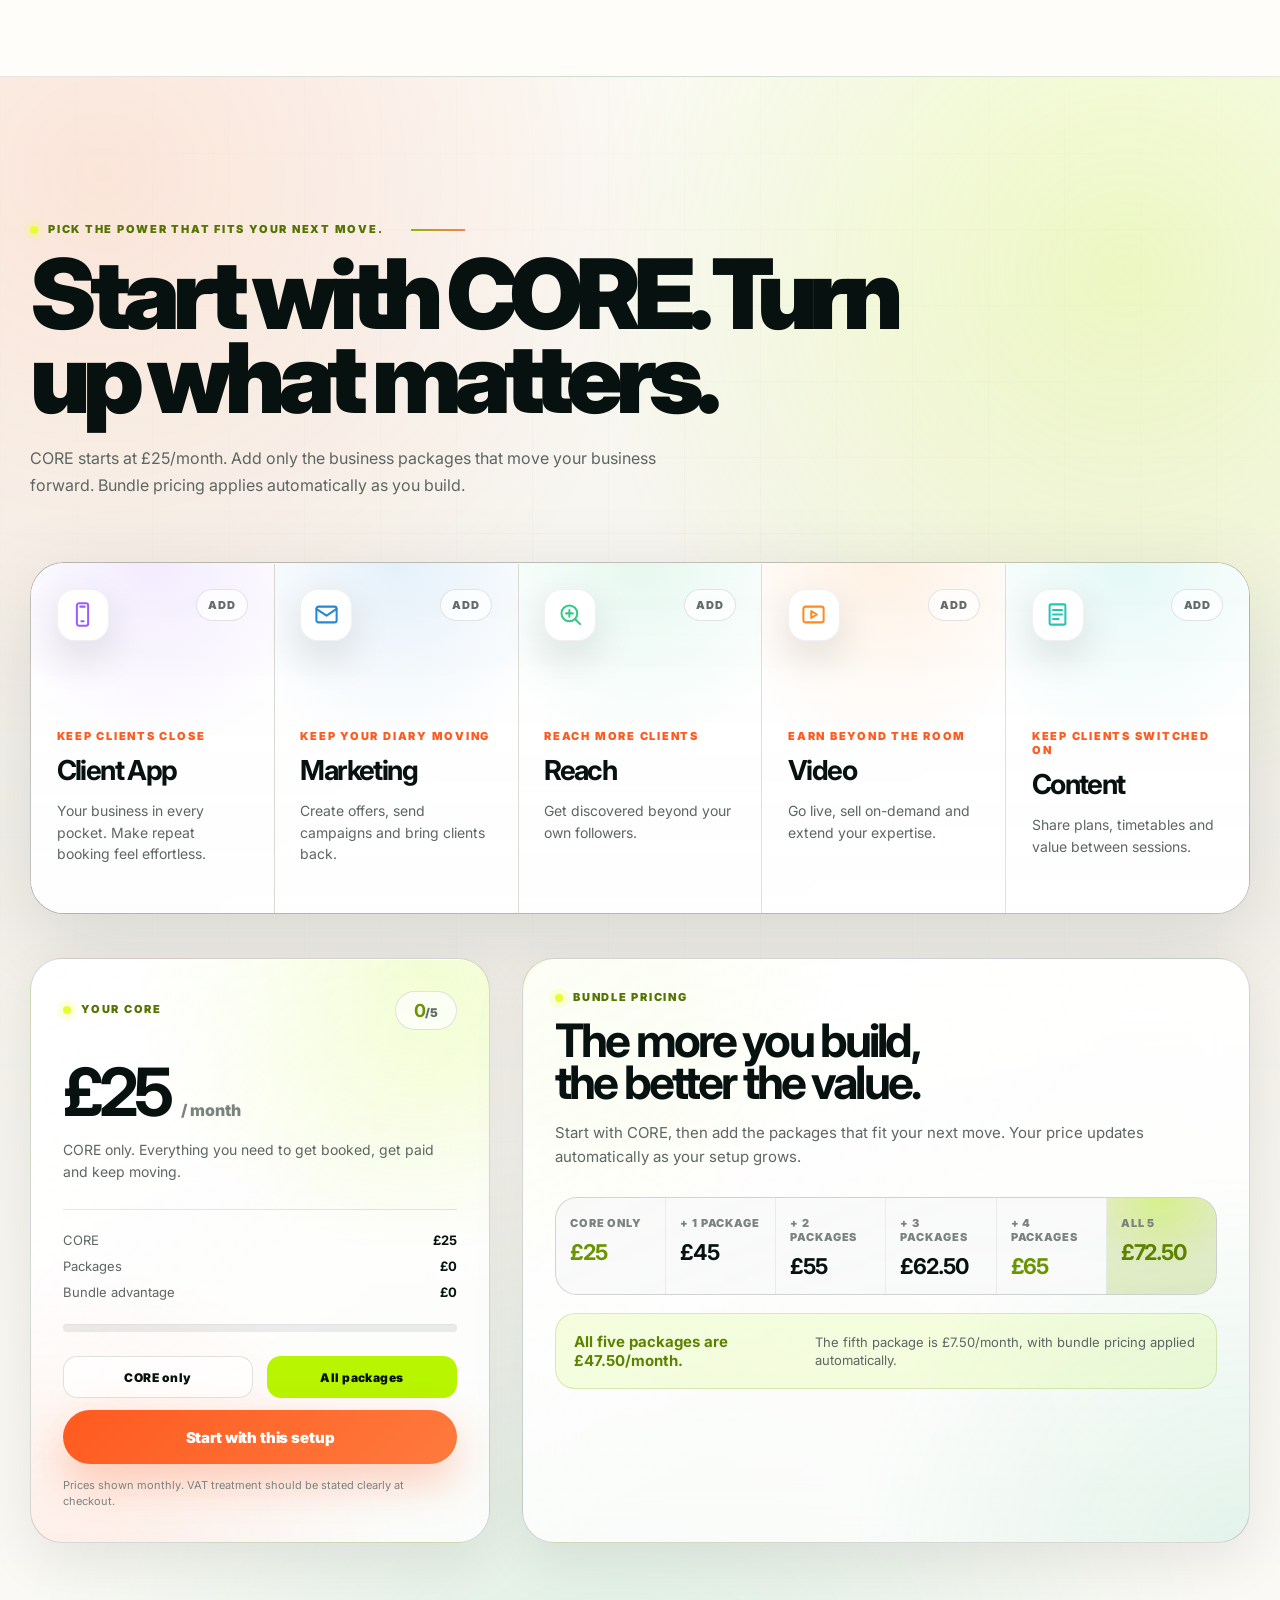
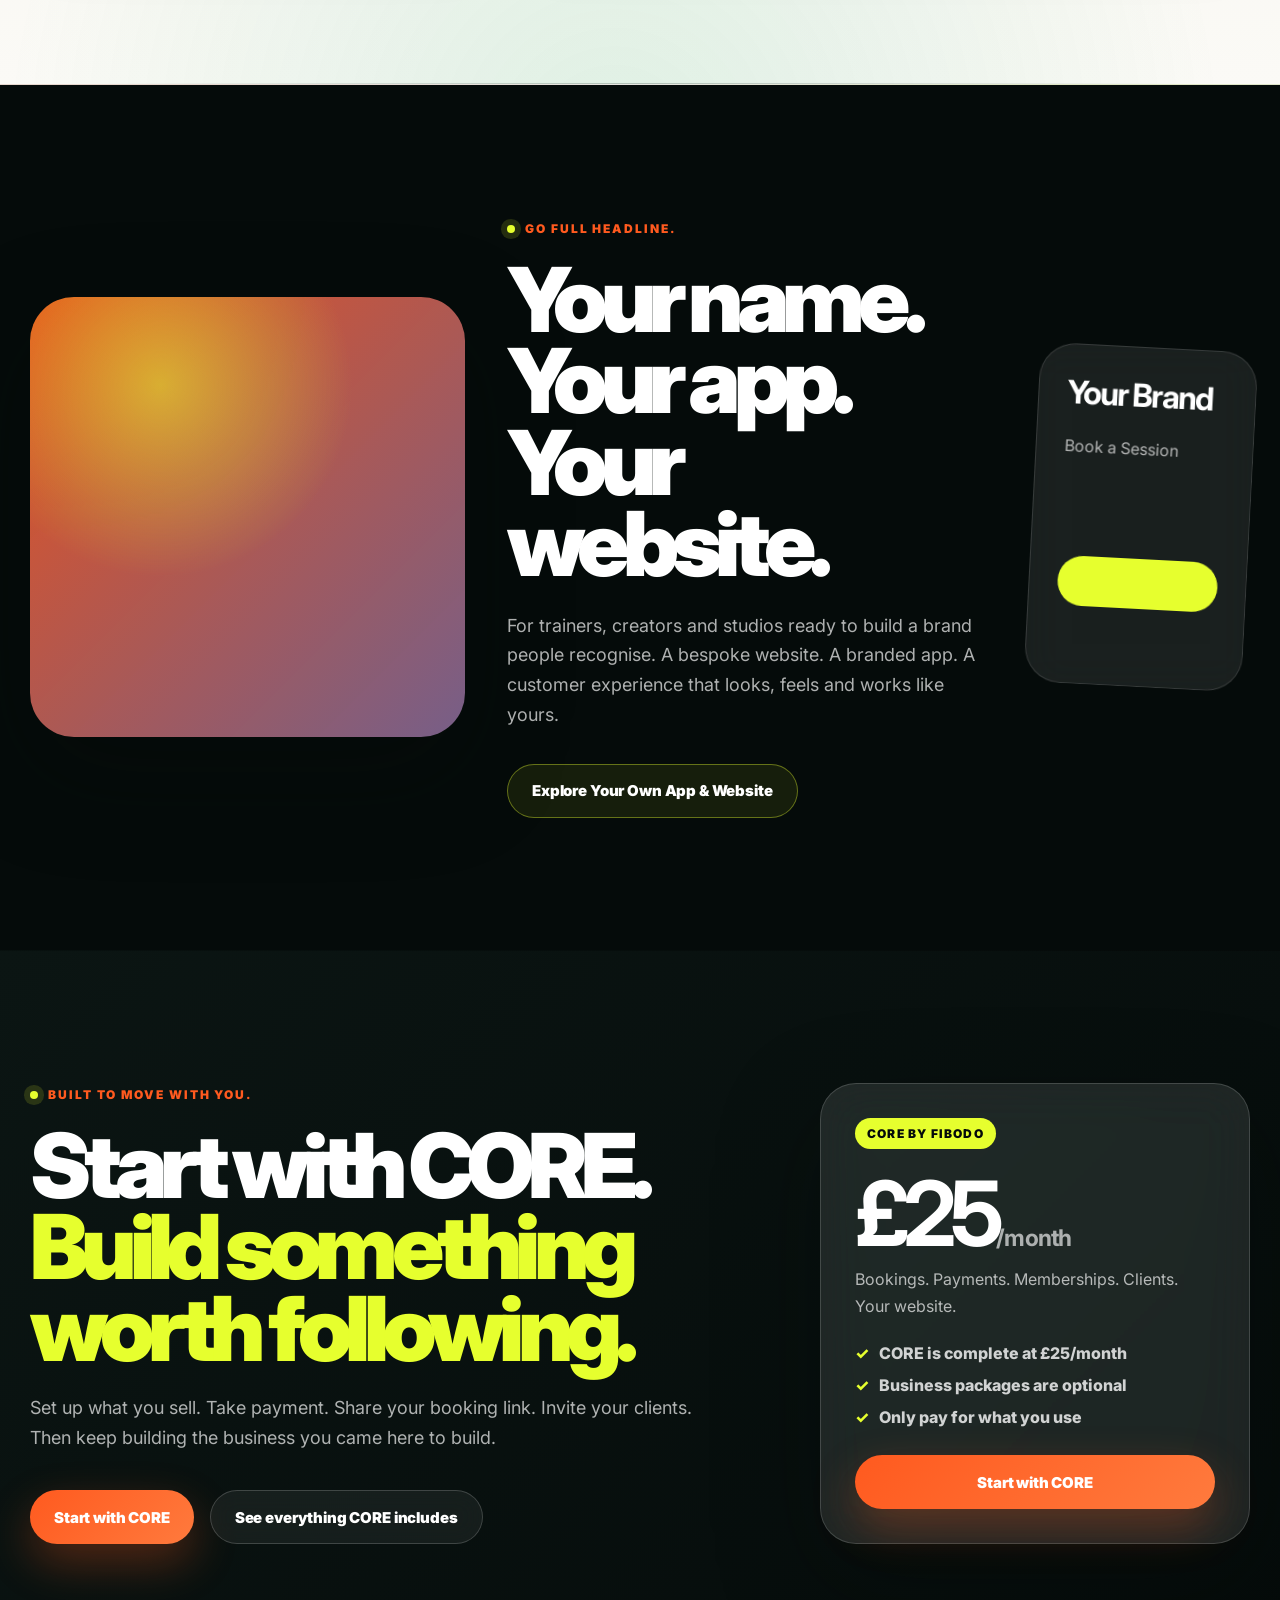
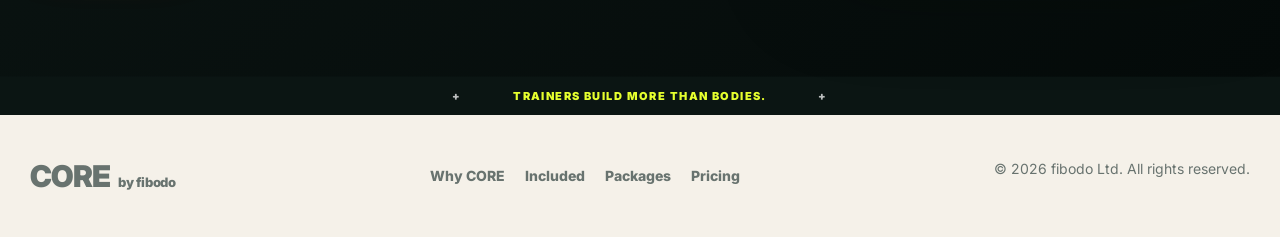
==== commit 4cadcf77: "Add" ====
--- a/index.html
+++ b/index.html
@@ -160,7 +160,7 @@
       </div>
     </section>
 
-    <section id="packages" class="packages section-panel section-break">
+    <!-- <section id="packages" class="packages section-panel section-break">
       <div class="container package-wrap reveal">
         <div class="section-intro compact">
           <span class="eyebrow">Turn it up.</span>
@@ -170,7 +170,7 @@
         </div>
         <div class="package-grid" id="packageGrid"></div>
       </div>
-    </section>
+    </section> -->
 
     <!-- /////////////////////////////// -->
 
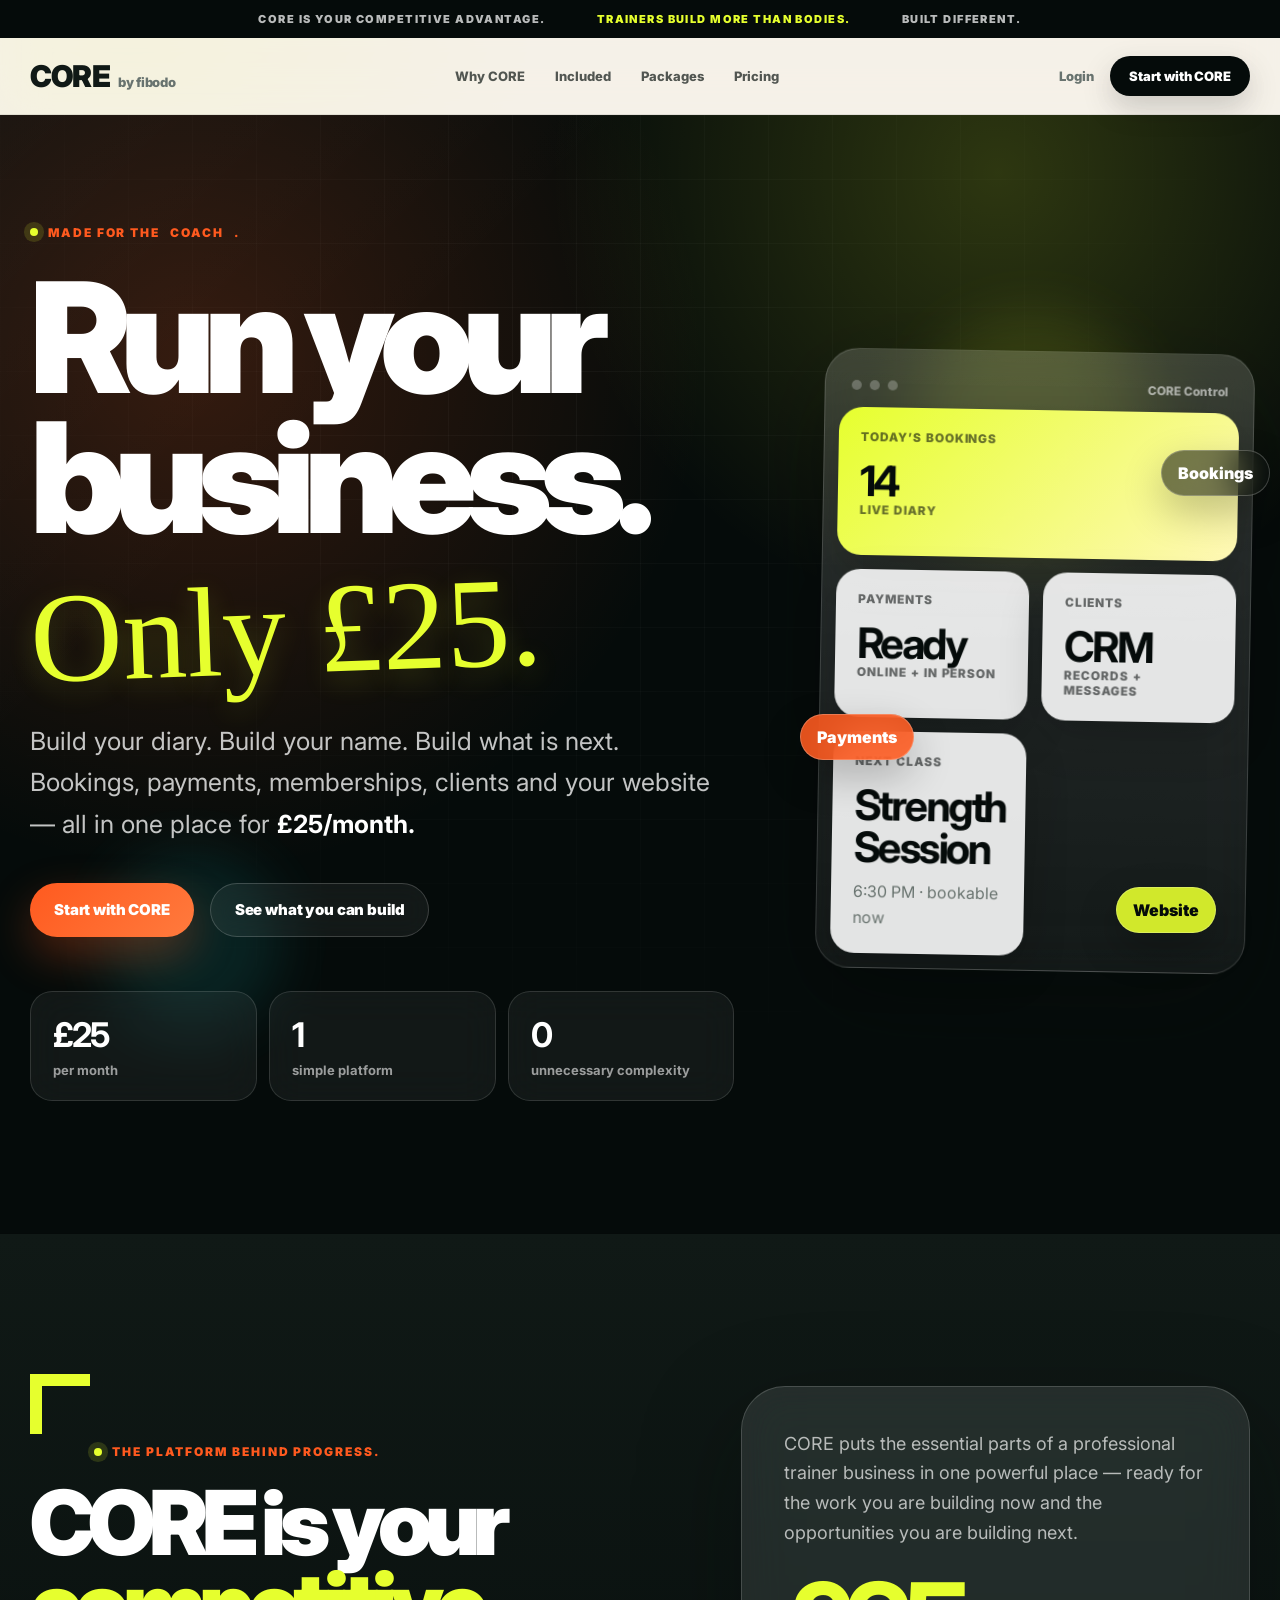
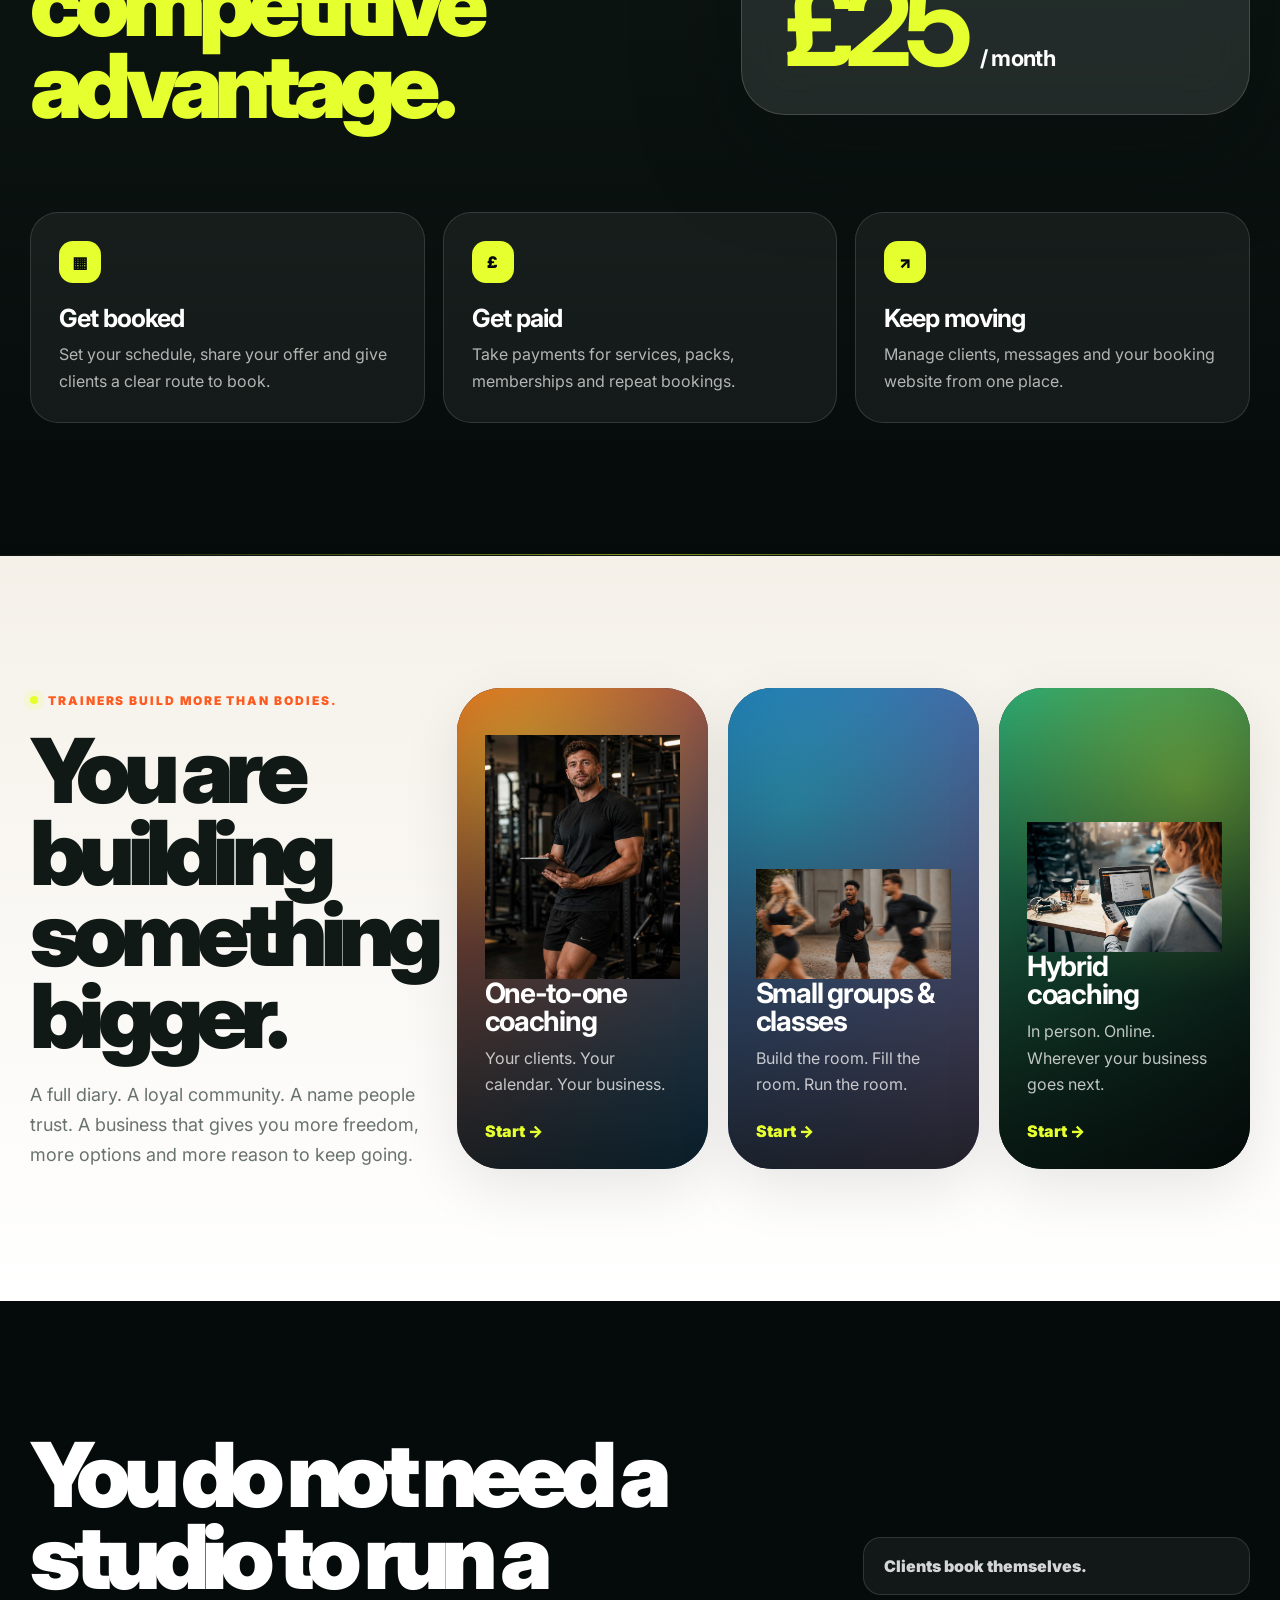
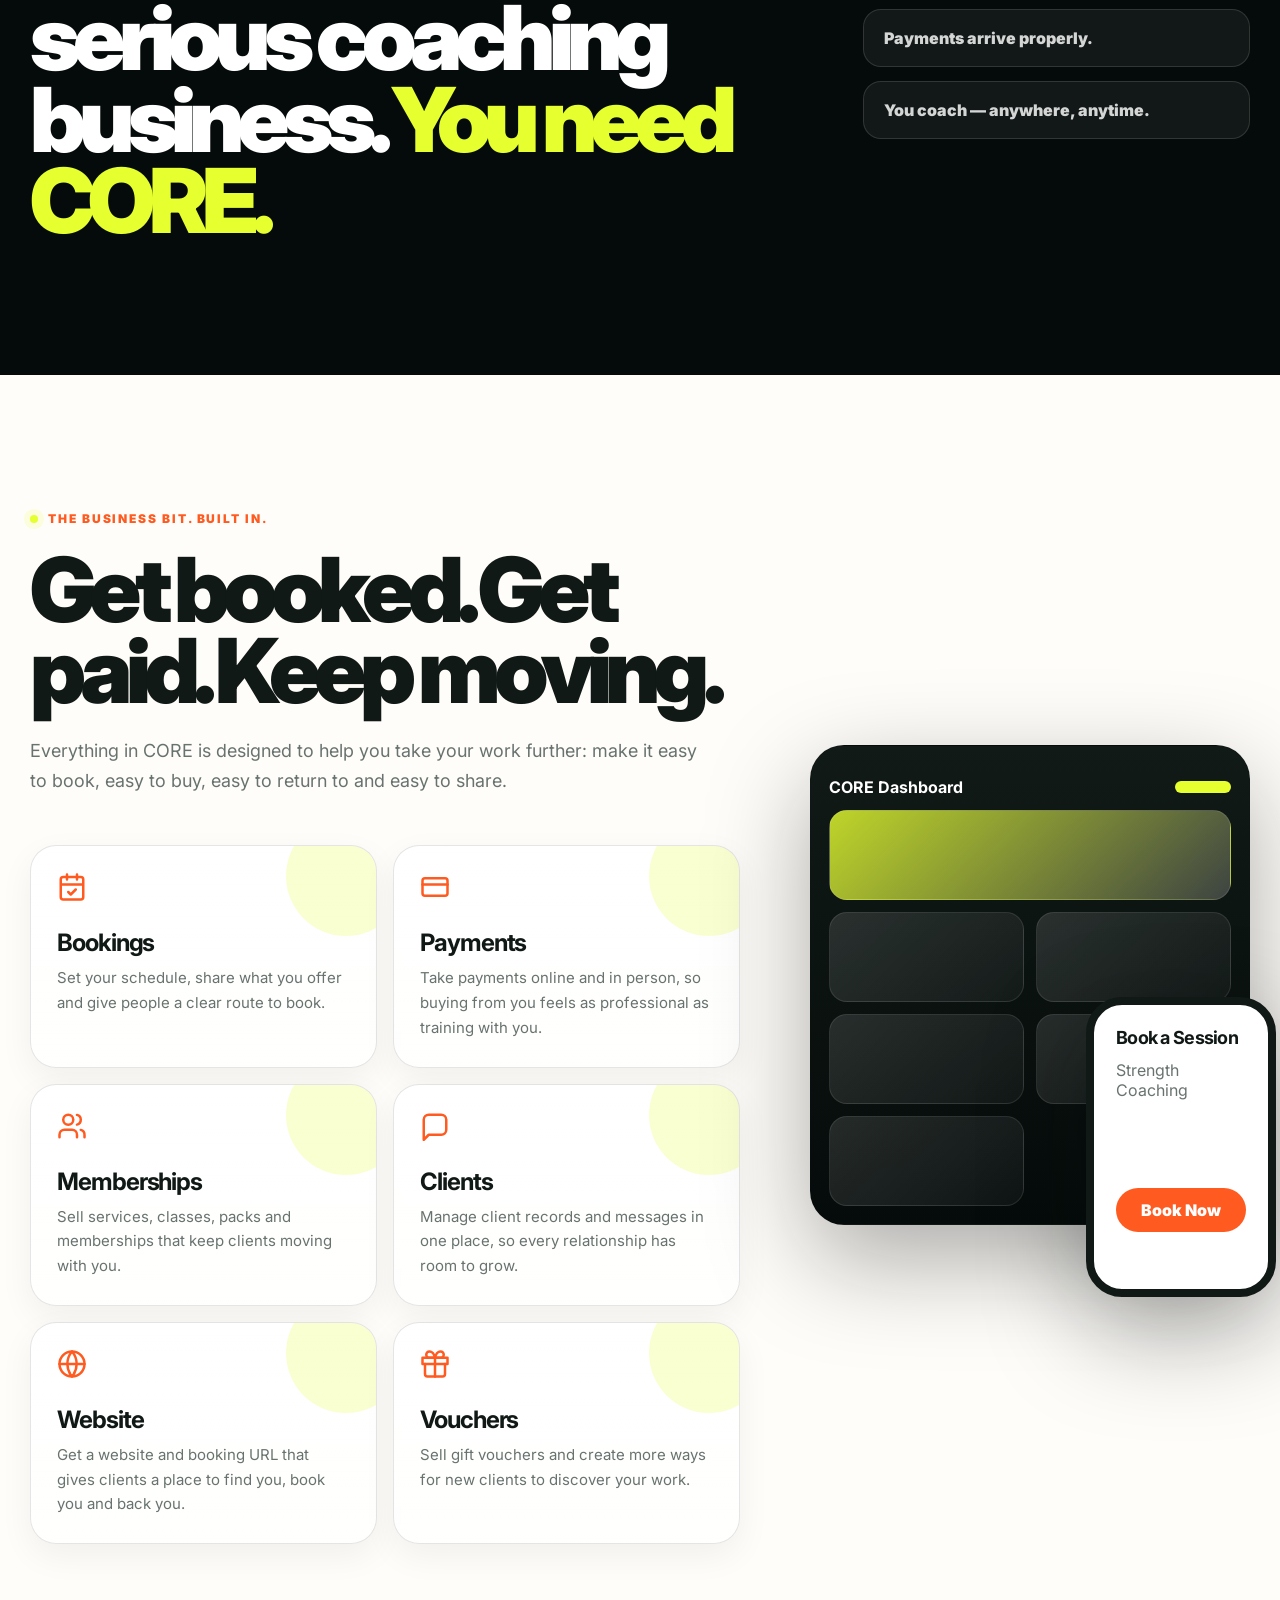
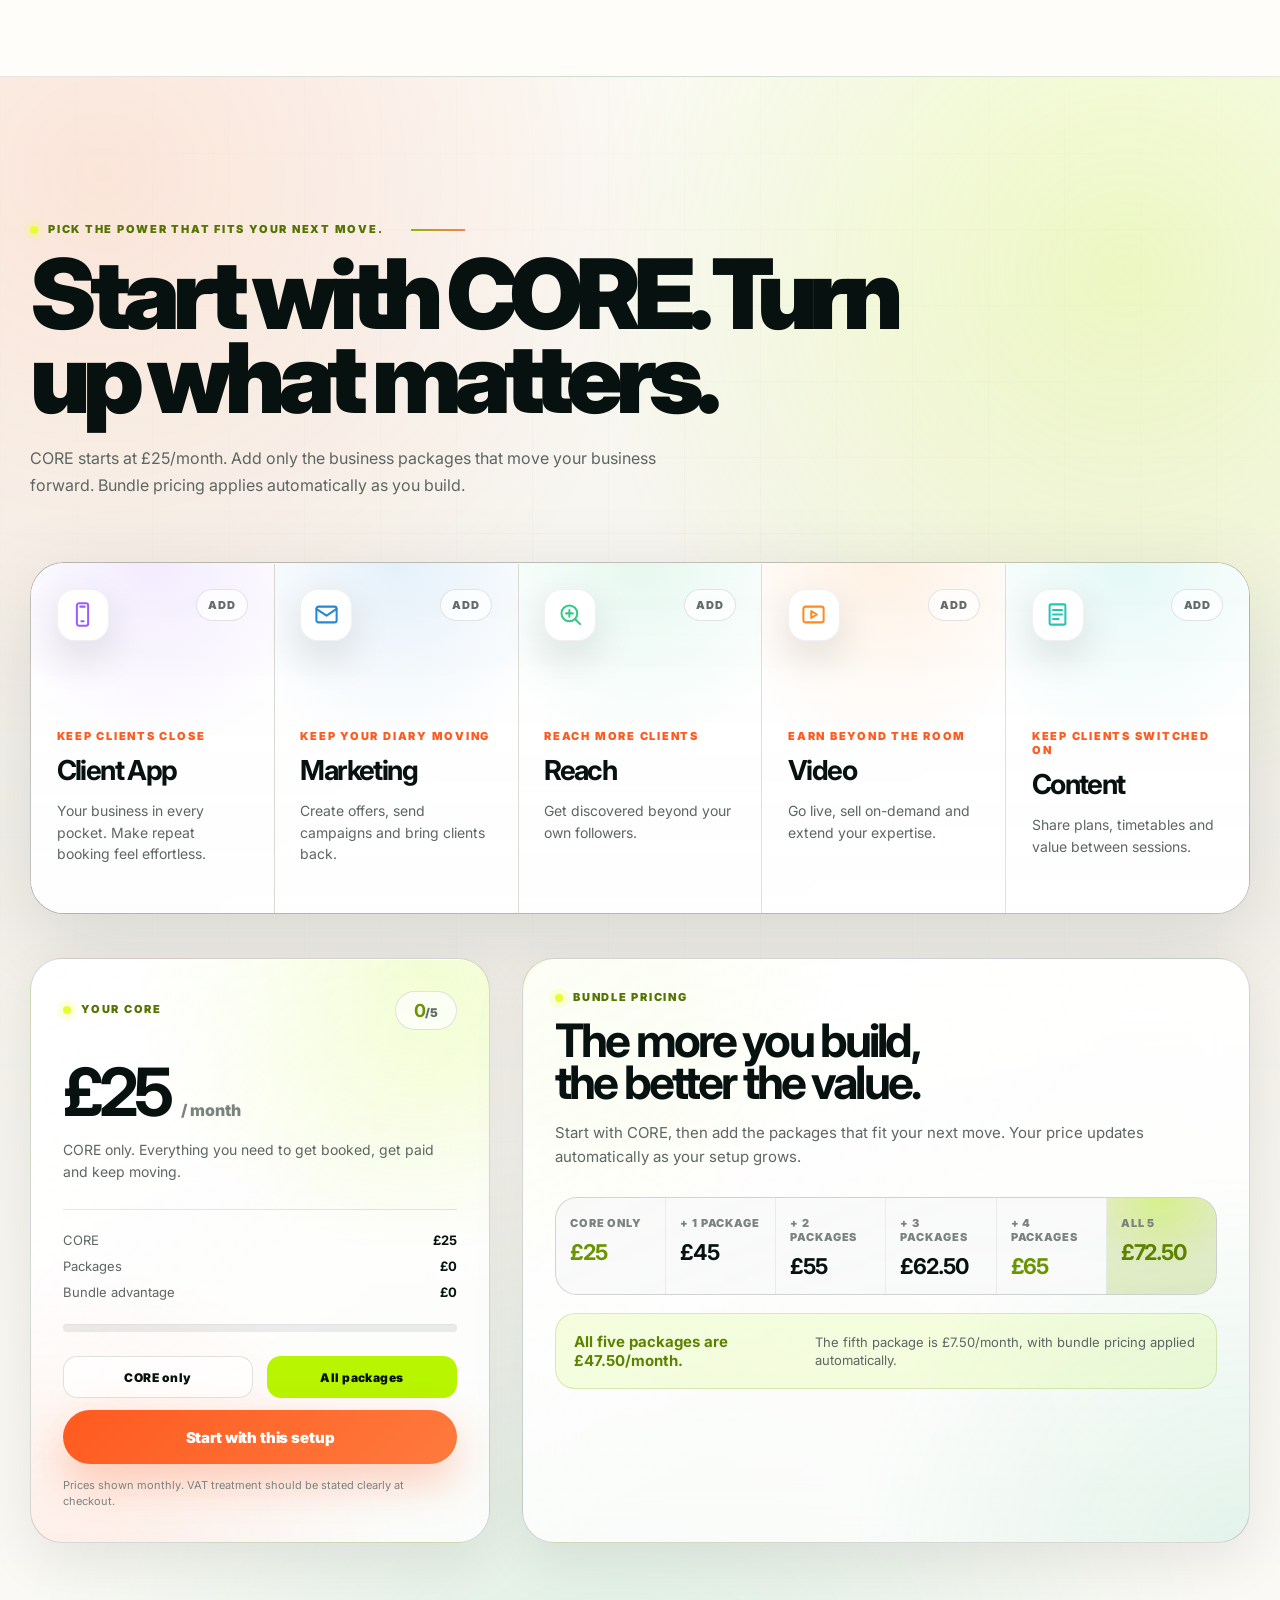
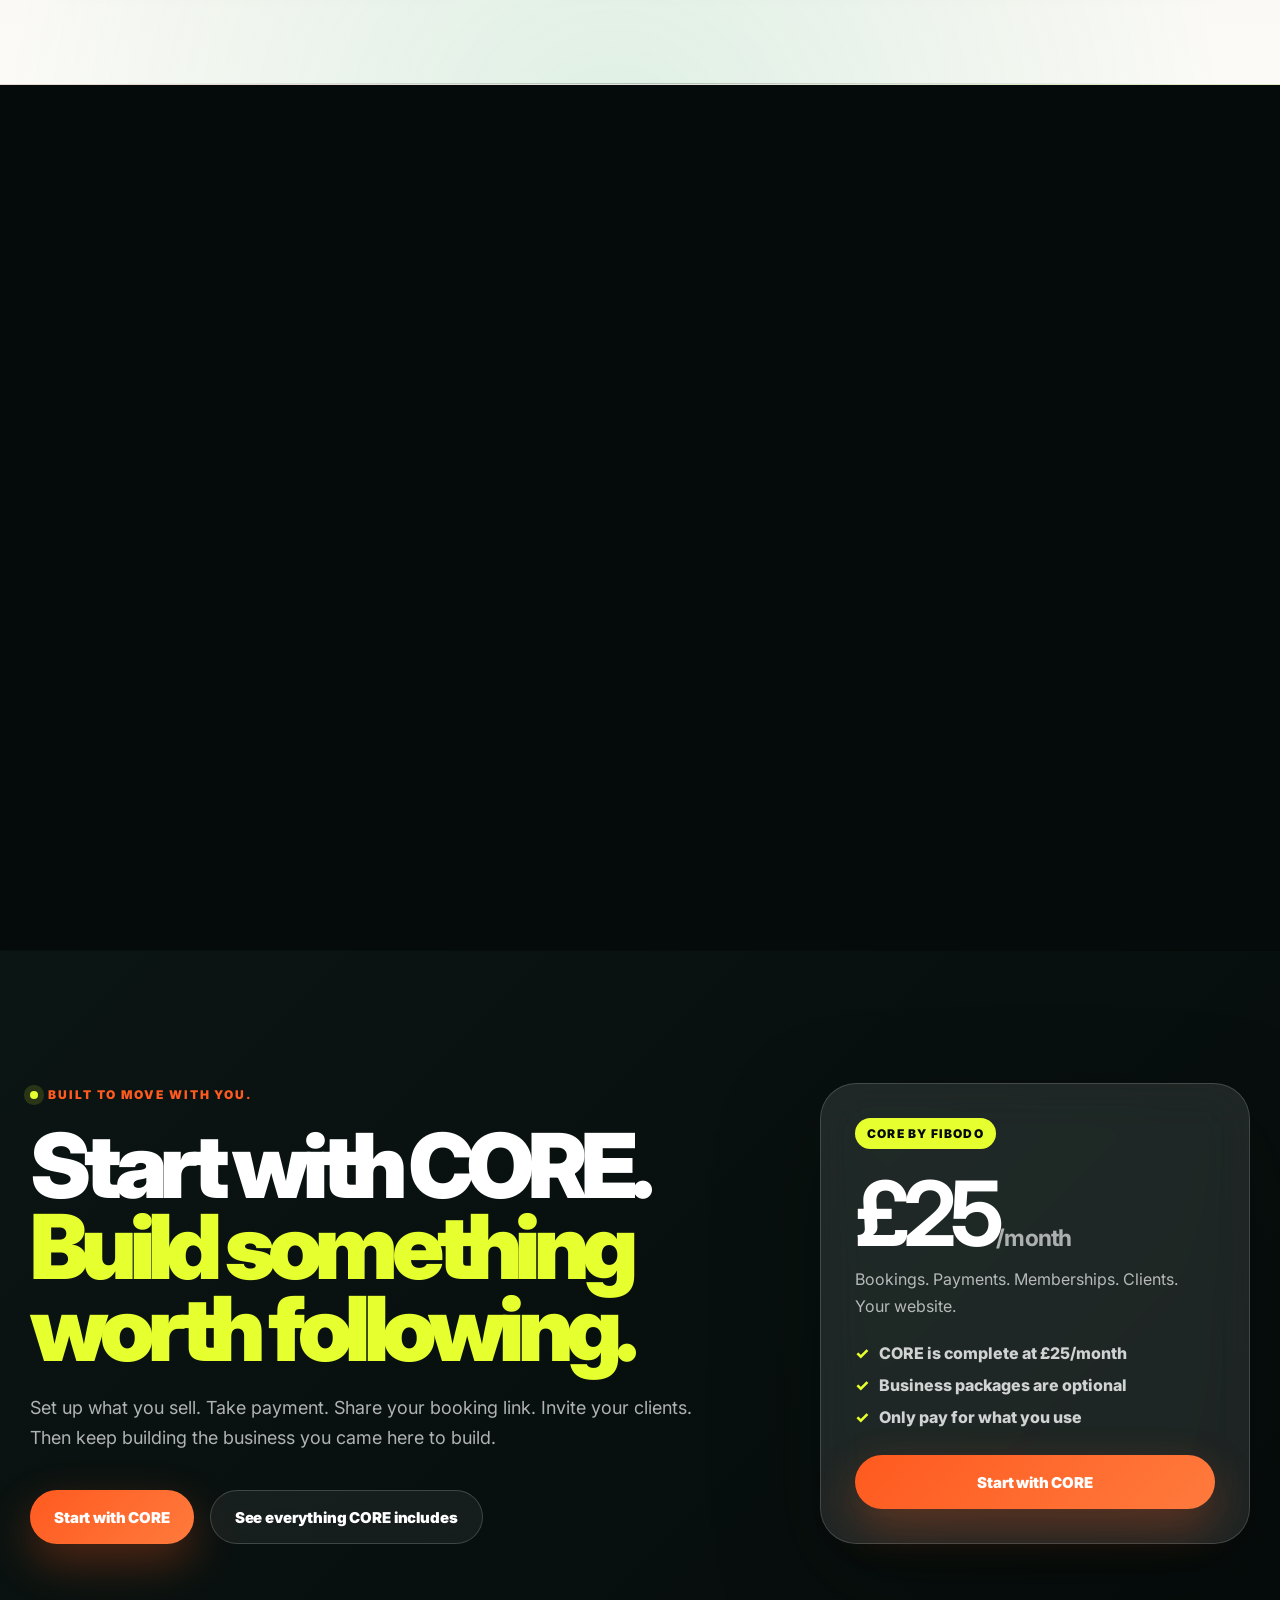
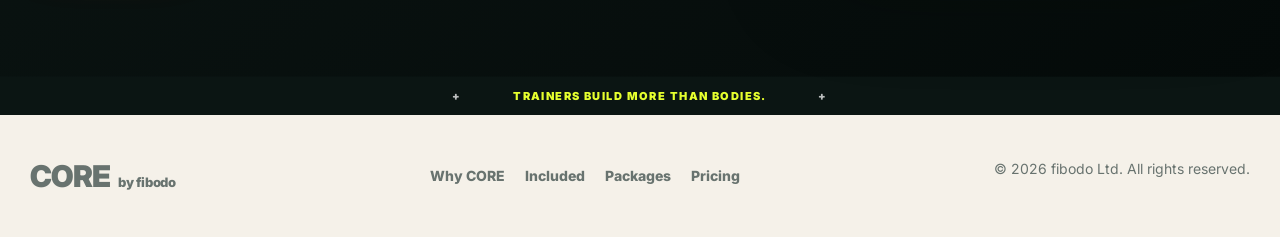
==== commit 9046920a: "Add Co-authored-by: Codex <noreply@openai.com>" ====
--- a/index.html
+++ b/index.html
@@ -44,7 +44,7 @@
       <div class="orb orb-b" aria-hidden="true"></div>
       <div class="container hero-inner">
         <div class="hero-copy reveal">
-          <span class="eyebrow">Made for the Trainer.</span>
+          <span class="eyebrow">Made for the <span data-rotating-role>Trainer</span>.</span>
           <h1>Run your business. <em class="brush-script">Your way.</em></h1>
           <p>Build your diary. Build your name. Build what is next. Bookings, payments, memberships, clients and your
             website — all in one place for <strong>£25/month.</strong></p>
@@ -116,14 +116,17 @@
             and more reason to keep going.</p>
         </div>
         <article class="image-card one">
+          <img class="image-card-media" src="assets/Focused-in-the-gym-Male-2.webp" alt="Trainer managing one-to-one coaching in the gym" loading="lazy" decoding="async">
           <h3>One-to-one coaching</h3>
           <p>Your clients. Your calendar. Your business.</p><a href="#pricing">Start →</a>
         </article>
         <article class="image-card two">
+          <img class="image-card-media" src="assets/Bootcamp.webp" alt="Coach leading a small outdoor training group" loading="lazy" decoding="async">
           <h3>Small groups & classes</h3>
           <p>Build the room. Fill the room. Run the room.</p><a href="#pricing">Start →</a>
         </article>
         <article class="image-card three">
+          <img class="image-card-media" src="assets/Fitness-app-dashboard-and-focused-trainer.webp" alt="Trainer using digital tools for hybrid coaching" loading="lazy" decoding="async">
           <h3>Hybrid coaching</h3>
           <p>In person. Online. Wherever your business goes next.</p><a href="#pricing">Start →</a>
         </article>
@@ -405,4 +408,4 @@
   <script src="bundle-builder.js"></script>
 </body>
 
-</html>+</html>
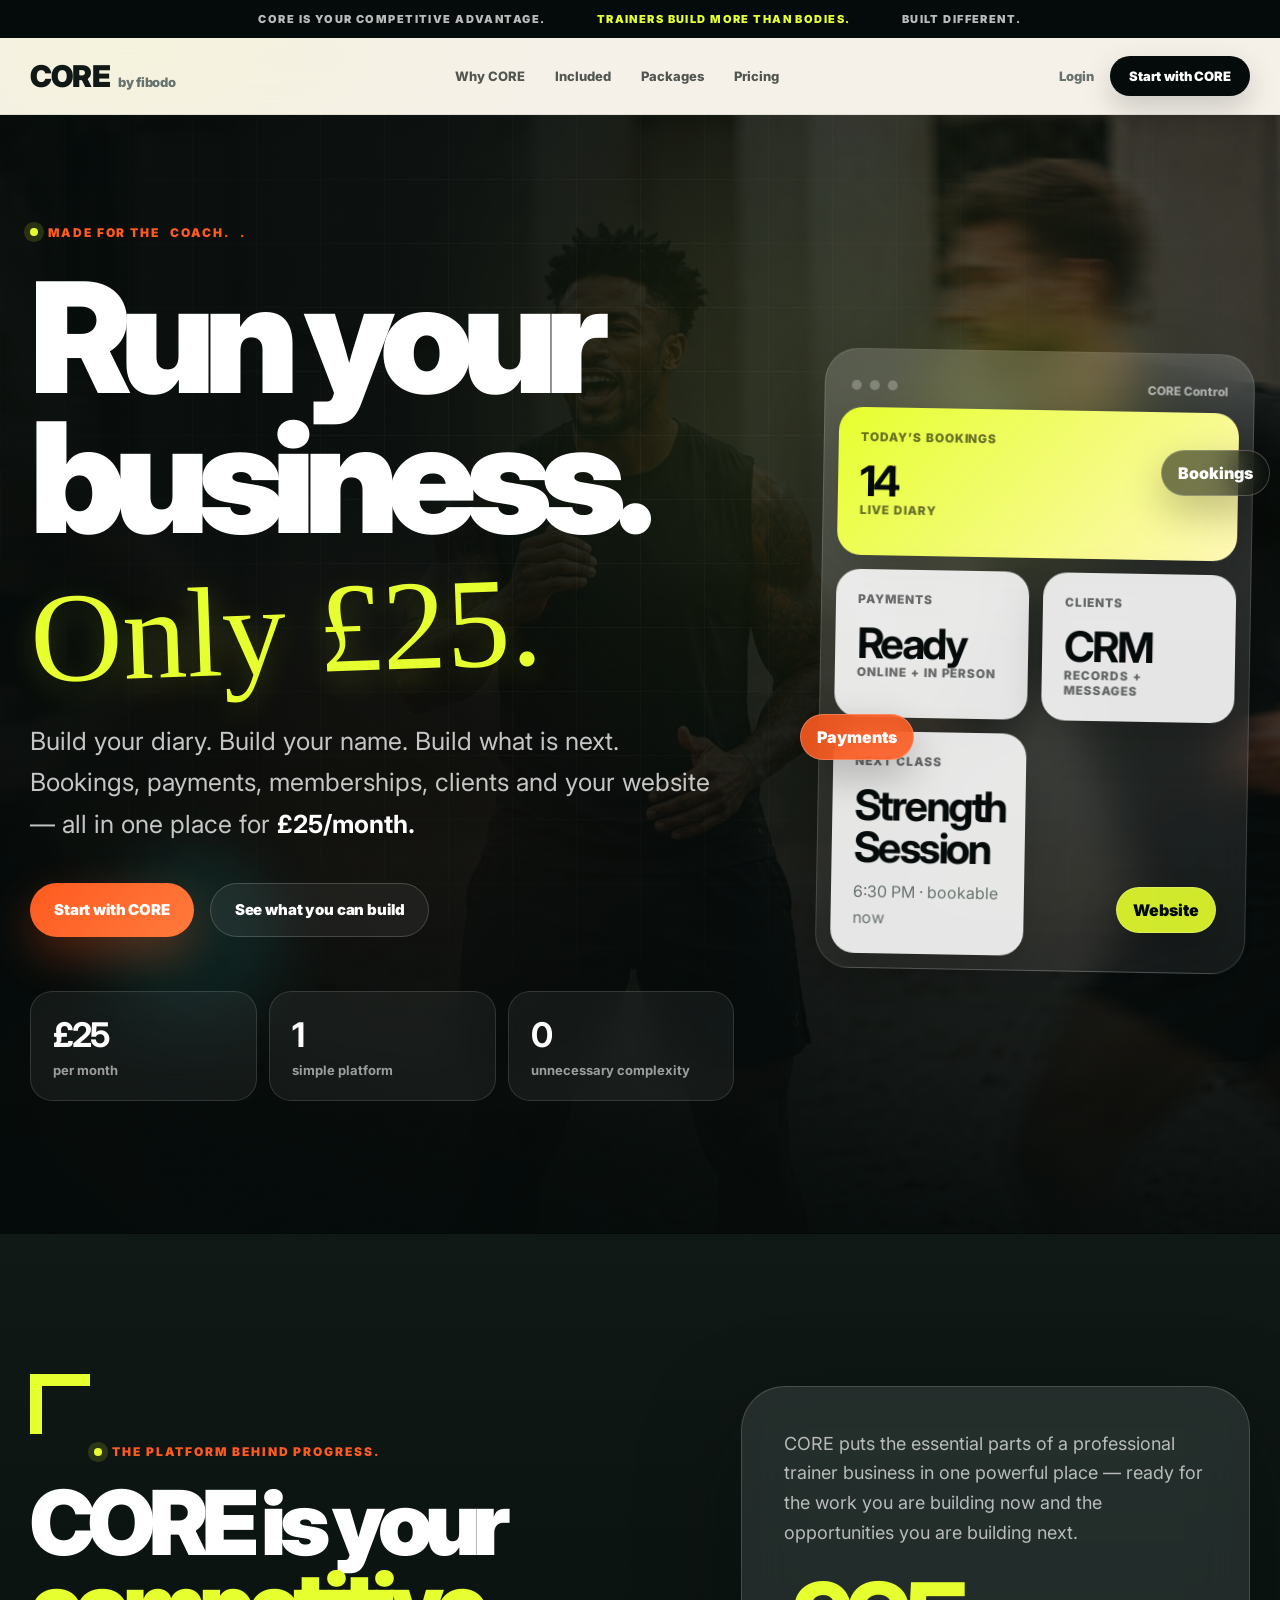
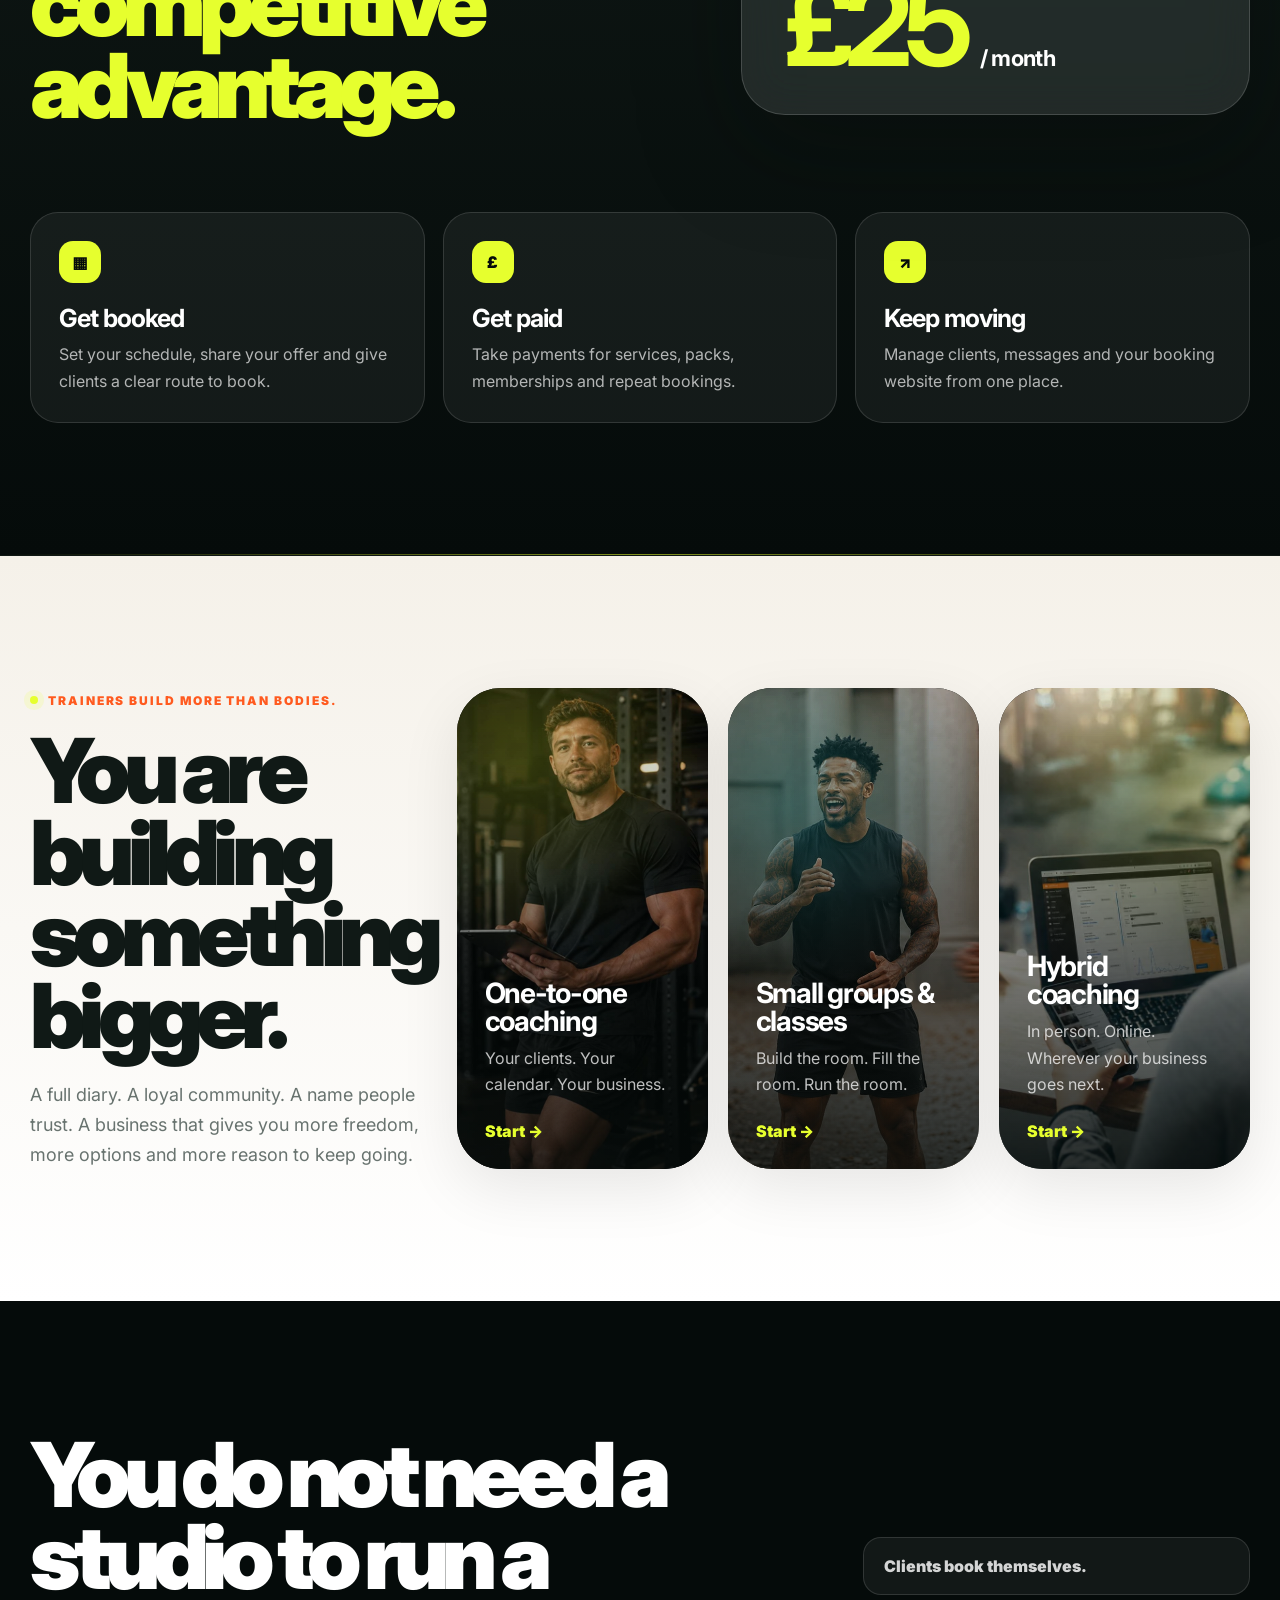
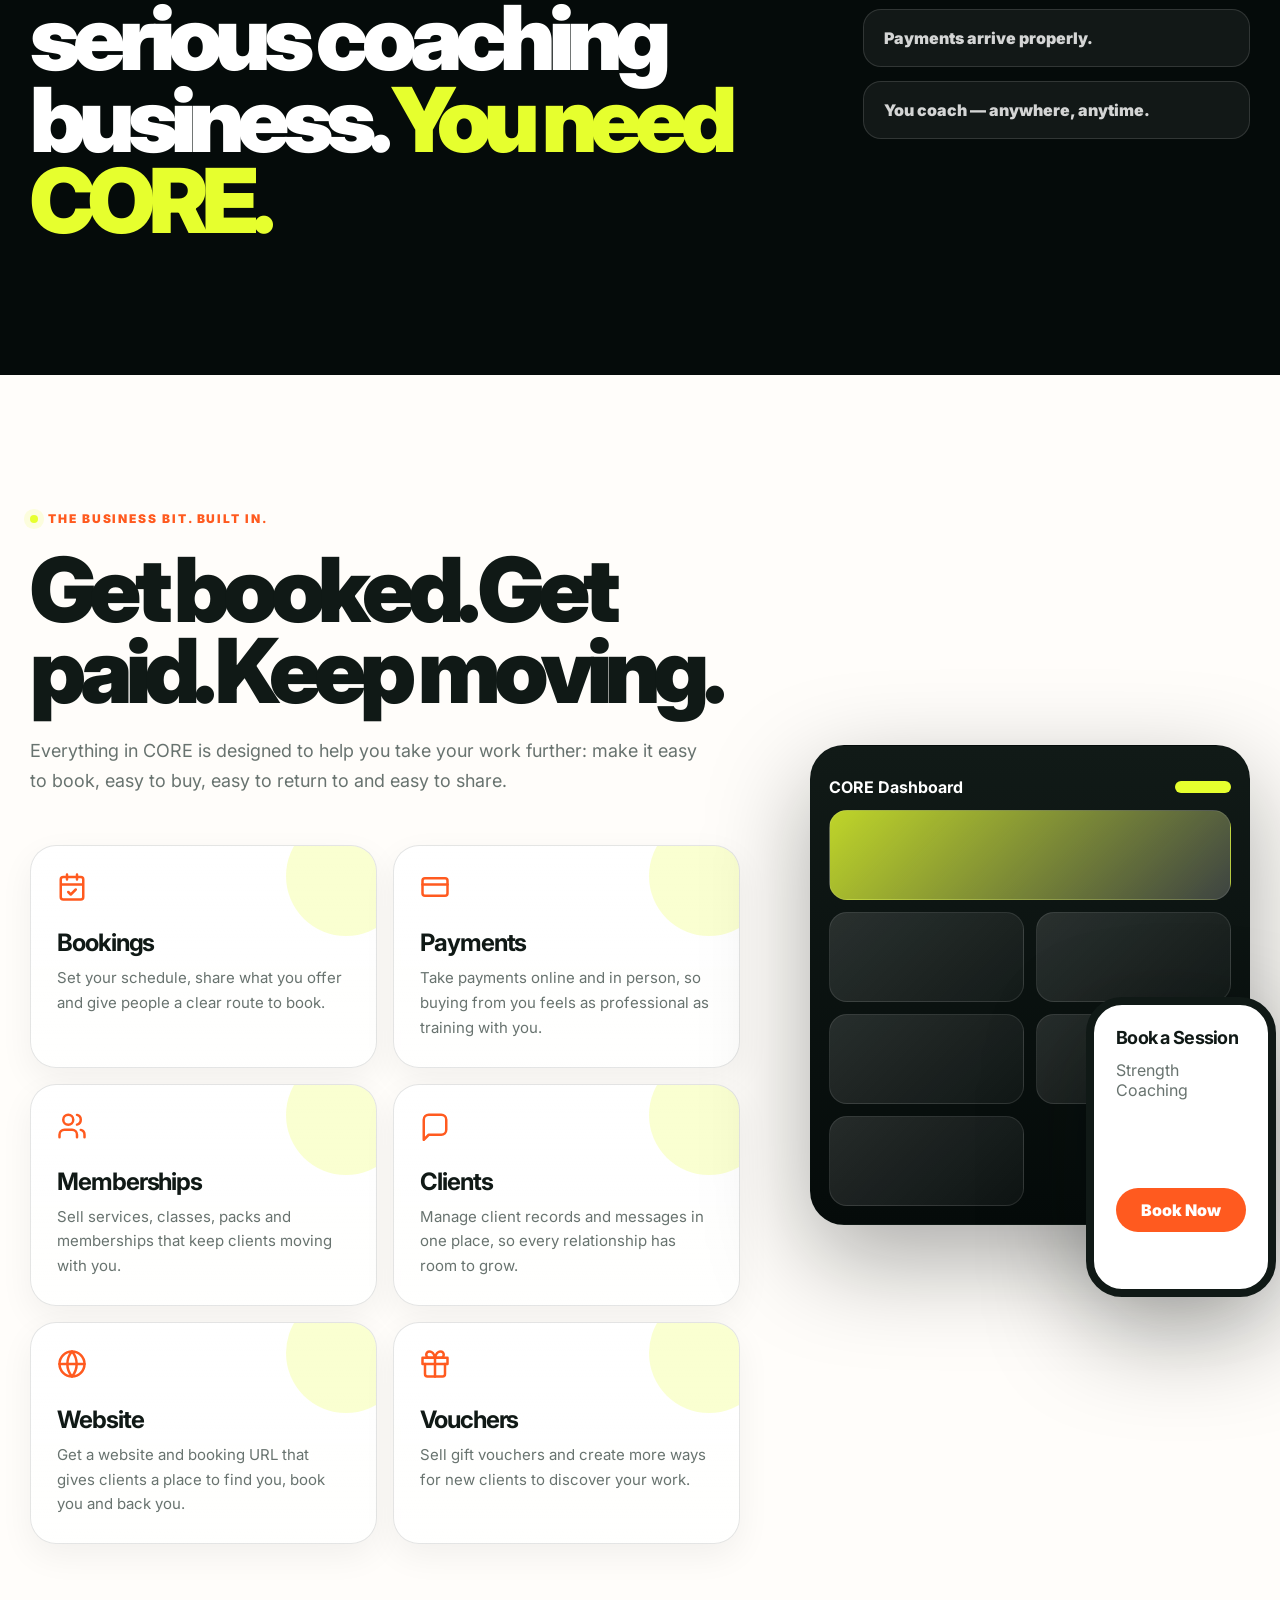
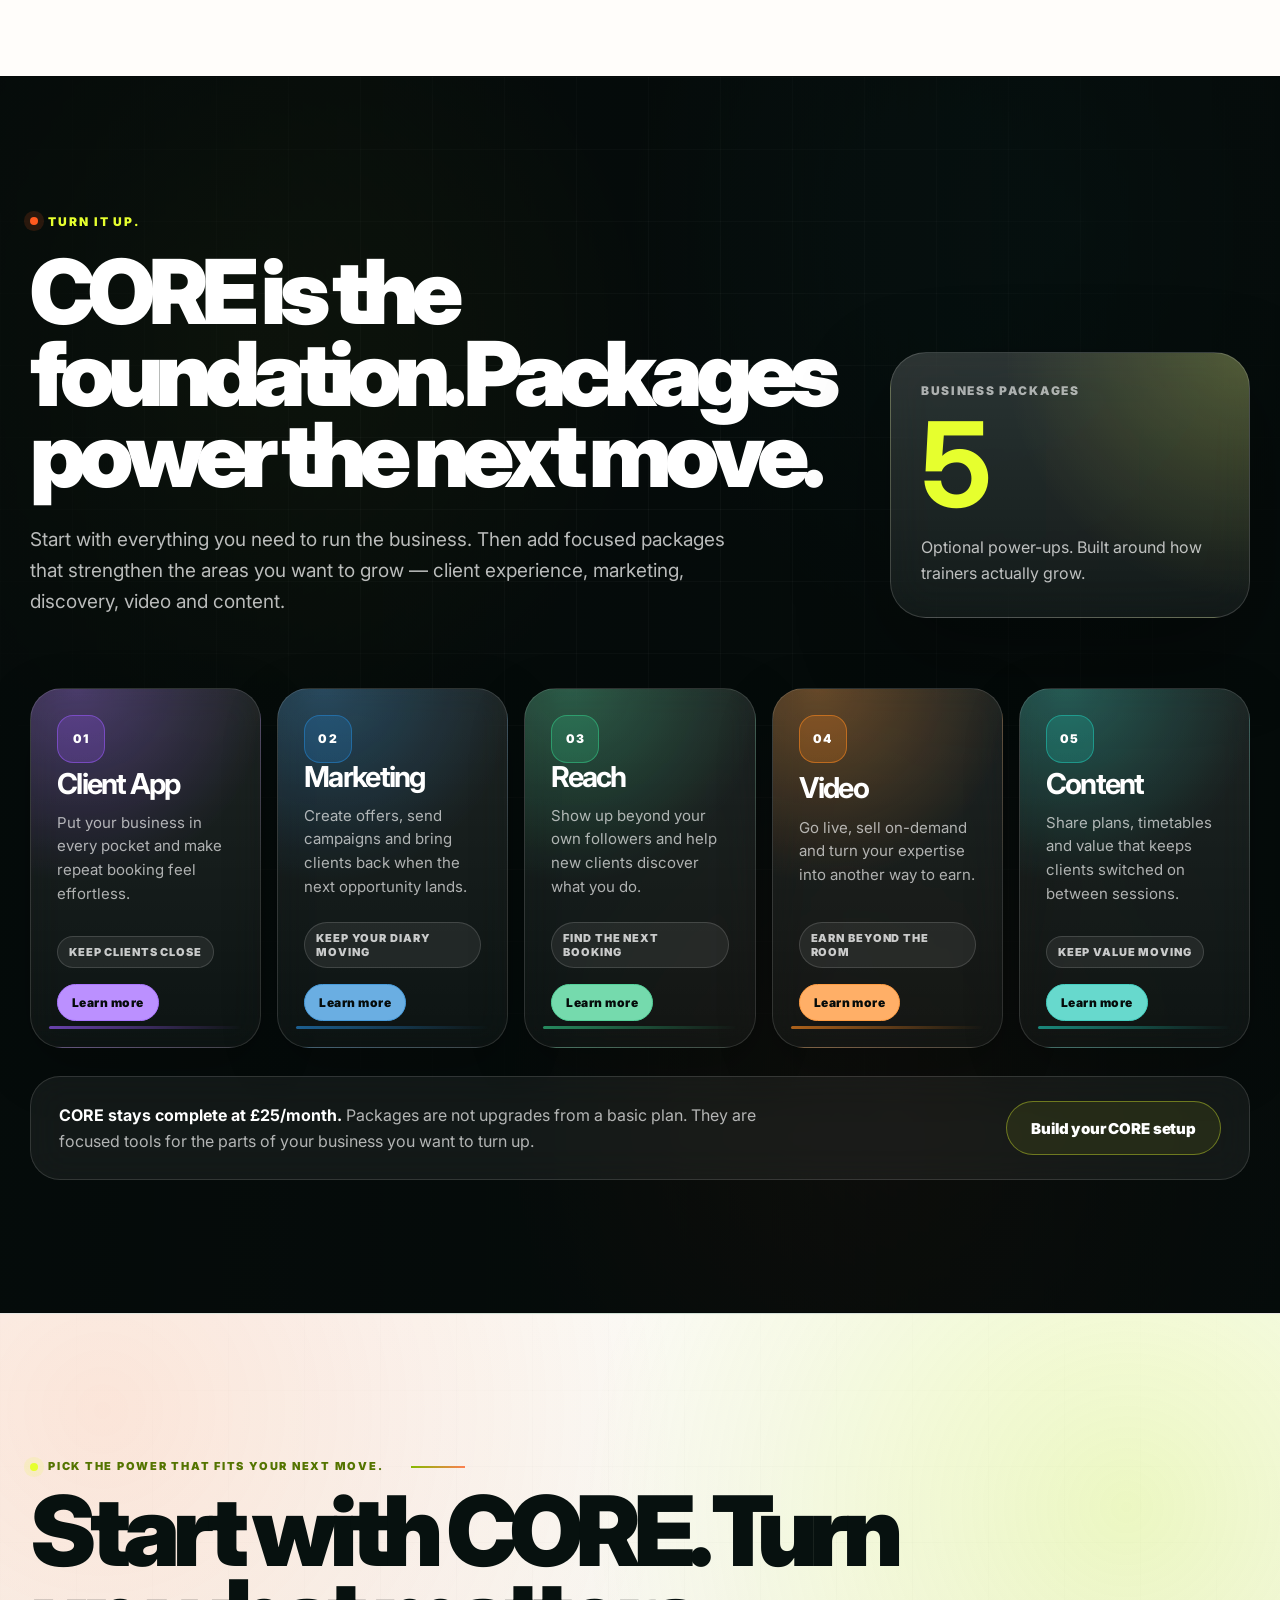
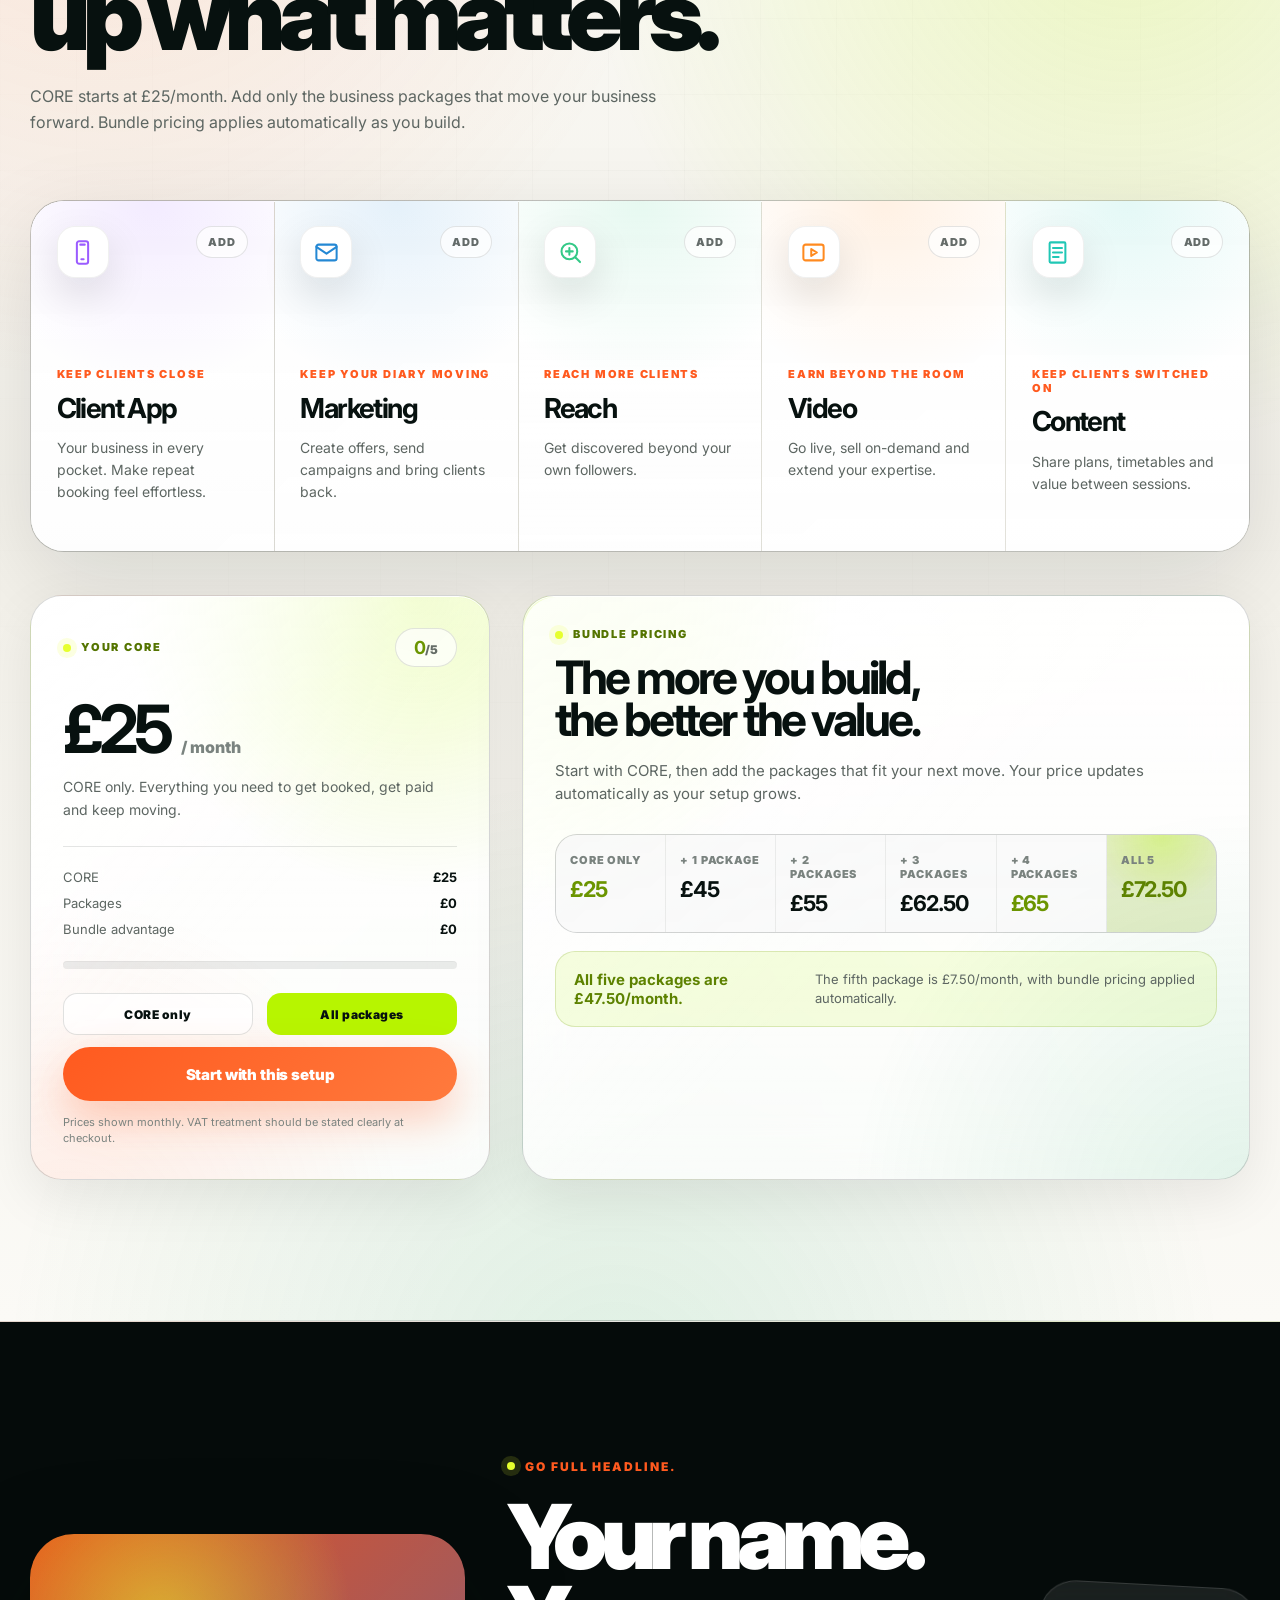
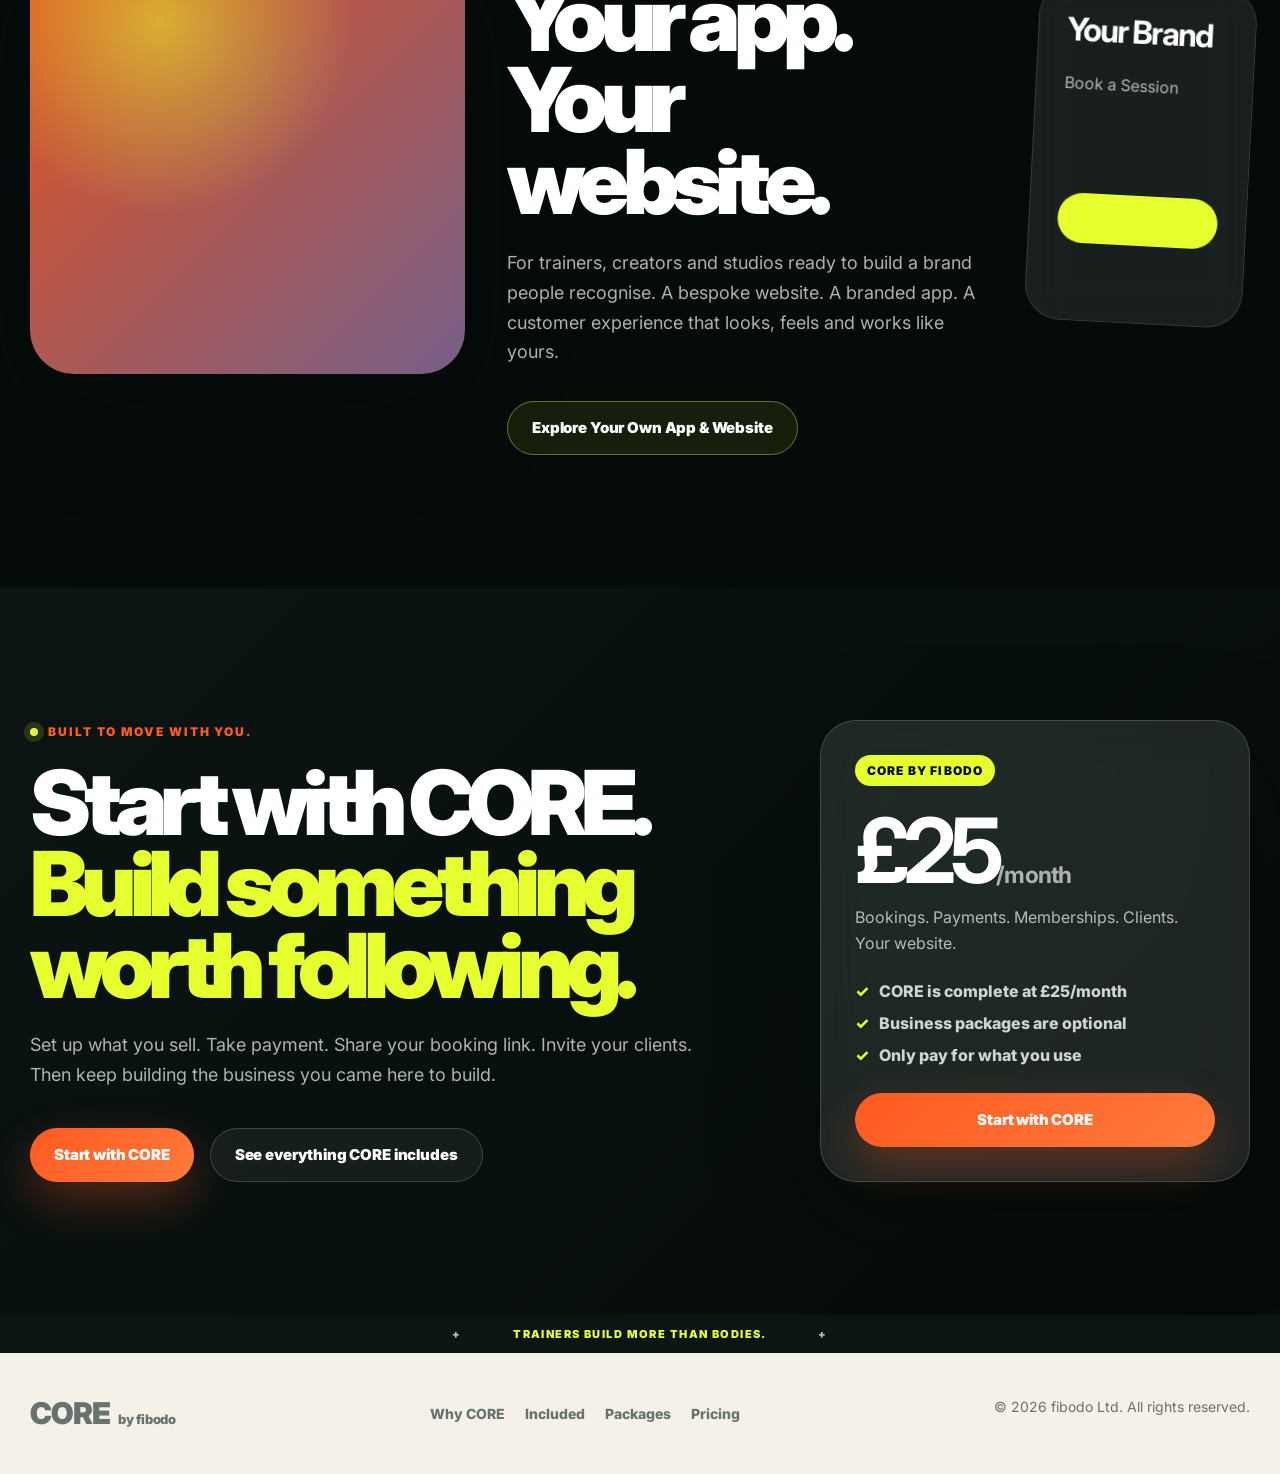
==== commit 1babc99a: "Add Co-authored-by: Codex <noreply@openai.com>" ====
--- a/index.html
+++ b/index.html
@@ -13,6 +13,7 @@
     href="https://fonts.googleapis.com/css2?family=Inter:wght@400;500;600;700;800;900&family=Permanent+Marker&display=swap"
     rel="stylesheet">
   <link rel="stylesheet" href="main.css" />
+  <link rel="stylesheet" href="package-explainer.css" />
   <link rel="stylesheet" href="bundle-builder.css" />
 </head>
 
@@ -178,6 +179,85 @@
     <!-- /////////////////////////////// -->
 
 
+
+    <section id="package-explainer" class="package-explainer section-panel section-break" aria-label="CORE business package explainer">
+      <div class="package-explainer-bg" aria-hidden="true"></div>
+      <div class="container package-explainer-wrap reveal">
+        <div class="package-explainer-top">
+          <div class="package-explainer-copy">
+            <span class="eyebrow">Turn it up.</span>
+            <h2>CORE is the foundation. Packages power the next move.</h2>
+            <p>Start with everything you need to run the business. Then add focused packages that strengthen the areas you want to grow — client experience, marketing, discovery, video and content.</p>
+          </div>
+
+          <aside class="package-explainer-panel" aria-label="Business package summary">
+            <span>Business packages</span>
+            <strong>5</strong>
+            <p>Optional power-ups. Built around how trainers actually grow.</p>
+          </aside>
+        </div>
+
+        <div class="package-explainer-grid" aria-label="CORE business package areas">
+          <article class="explainer-card" style="--accent:#9b5cff">
+            <span class="explainer-number">01</span>
+            <h3>Client App</h3>
+            <p>Put your business in every pocket and make repeat booking feel effortless.</p>
+            <small>Keep clients close</small>
+            <button class="explainer-learn-more" type="button" data-package-modal-open="client-app">Learn more</button>
+          </article>
+
+          <article class="explainer-card" style="--accent:#2488d4">
+            <span class="explainer-number">02</span>
+            <h3>Marketing</h3>
+            <p>Create offers, send campaigns and bring clients back when the next opportunity lands.</p>
+            <small>Keep your diary moving</small>
+            <button class="explainer-learn-more" type="button" data-package-modal-open="marketing">Learn more</button>
+          </article>
+
+          <article class="explainer-card" style="--accent:#34c987">
+            <span class="explainer-number">03</span>
+            <h3>Reach</h3>
+            <p>Show up beyond your own followers and help new clients discover what you do.</p>
+            <small>Find the next booking</small>
+            <button class="explainer-learn-more" type="button" data-package-modal-open="reach">Learn more</button>
+          </article>
+
+          <article class="explainer-card" style="--accent:#ff8a1f">
+            <span class="explainer-number">04</span>
+            <h3>Video</h3>
+            <p>Go live, sell on-demand and turn your expertise into another way to earn.</p>
+            <small>Earn beyond the room</small>
+            <button class="explainer-learn-more" type="button" data-package-modal-open="video">Learn more</button>
+          </article>
+
+          <article class="explainer-card" style="--accent:#20c7b5">
+            <span class="explainer-number">05</span>
+            <h3>Content</h3>
+            <p>Share plans, timetables and value that keeps clients switched on between sessions.</p>
+            <small>Keep value moving</small>
+            <button class="explainer-learn-more" type="button" data-package-modal-open="content">Learn more</button>
+          </article>
+        </div>
+
+        <div class="package-explainer-footer">
+          <p><strong>CORE stays complete at £25/month.</strong> Packages are not upgrades from a basic plan. They are focused tools for the parts of your business you want to turn up.</p>
+          <a class="btn btn-outline-lime" href="#packages">Build your CORE setup</a>
+        </div>
+      </div>
+      <div class="package-modal" data-package-modal hidden>
+        <div class="package-modal-backdrop" data-package-modal-close></div>
+        <section class="package-modal-panel" role="dialog" aria-modal="true" aria-labelledby="packageModalTitle" aria-describedby="packageModalCopy" tabindex="-1">
+          <button class="package-modal-close" type="button" data-package-modal-close aria-label="Close package details">×</button>
+          <span class="package-modal-kicker" data-package-modal-kicker></span>
+          <h3 id="packageModalTitle" data-package-modal-title></h3>
+          <p id="packageModalCopy" data-package-modal-copy></p>
+          <ul class="package-modal-list" data-package-modal-list></ul>
+          <a class="package-modal-cta" href="#packages" data-package-modal-close>Build your package</a>
+        </section>
+      </div>
+    </section>
+
+
     <section id="packages" class="core-packages core-five-builder section-panel section-break"
       aria-label="CORE package builder">
       <div class="container" data-core-builder>
--- a/main.css
+++ b/main.css
@@ -178,33 +178,70 @@
 .section-copy { max-width: 680px; margin: 24px 0 0; color: var(--muted); font-size: 18px; }
 
 .hero {
+  position: relative;
   overflow: hidden;
   min-height: 940px;
   padding: 0;
-  background: var(--dark);
   color: white;
   isolation: isolate;
+  background:
+    linear-gradient(
+      90deg,
+      rgba(5,11,10,.94) 0%,
+      rgba(5,11,10,.88) 34%,
+      rgba(5,11,10,.72) 58%,
+      rgba(5,11,10,.54) 78%,
+      rgba(5,11,10,.46) 100%
+    ),
+    linear-gradient(
+      180deg,
+      rgba(5,11,10,.28) 0%,
+      rgba(5,11,10,.42) 52%,
+      rgba(5,11,10,.78) 100%
+    ),
+    url("assets/Bootcamp.webp");
+  background-size: cover;
+  background-position: center center;
+  background-repeat: no-repeat;
 }
 .hero::before {
   content: "";
   position: absolute;
   inset: 0;
   background:
-    linear-gradient(rgba(255,255,255,.035) 1px, transparent 1px),
-    linear-gradient(90deg, rgba(255,255,255,.035) 1px, transparent 1px);
-  background-size: 64px 64px;
-  mask-image: radial-gradient(circle at 45% 25%, black, transparent 72%);
-  z-index: -2;
+    linear-gradient(rgba(255,255,255,.03) 1px, transparent 1px),
+    linear-gradient(90deg, rgba(255,255,255,.03) 1px, transparent 1px),
+    radial-gradient(circle at 74% 24%, rgba(230,255,46,.14), transparent 34rem),
+    radial-gradient(circle at 22% 76%, rgba(255,90,31,.12), transparent 30rem);
+  background-size: 64px 64px, 64px 64px, auto, auto;
+  mask-image: radial-gradient(circle at 48% 28%, black, transparent 74%);
+  mix-blend-mode: screen;
+  z-index: -1;
+  animation: heroGlow 12s ease-in-out infinite;
+}
+.hero::after {
+  content: "";
+  position: absolute;
+  inset: auto 0 0;
+  height: 34%;
+  background: linear-gradient(180deg, transparent, rgba(5,11,10,.74));
+  pointer-events: none;
+  z-index: -1;
 }
 .hero-bg {
-  position: absolute;
-  inset: -20%;
-  background:
-    radial-gradient(circle at 70% 18%, rgba(230,255,46,.18), transparent 28rem),
-    radial-gradient(circle at 25% 30%, rgba(255,90,31,.19), transparent 32rem),
-    linear-gradient(135deg, rgba(255,255,255,.045), transparent 34%);
-  z-index: -3;
-}
+  display: none;
+}
+@keyframes heroGlow {
+  0%, 100% {
+    transform: translate3d(0,0,0) scale(1);
+    opacity: .88;
+  }
+  50% {
+    transform: translate3d(-22px,18px,0) scale(1.045);
+    opacity: 1;
+  }
+}
+
 .orb { position: absolute; border-radius: 999px; filter: blur(28px); opacity: .75; z-index: -1; }
 .orb-a { width: 240px; height: 240px; right: 10%; top: 18%; background: rgba(230,255,46,.18); animation: float 8s ease-in-out infinite; }
 .orb-b { width: 180px; height: 180px; left: 8%; bottom: 18%; background: rgba(37,215,217,.16); animation: float 10s ease-in-out infinite reverse; }
@@ -261,10 +298,13 @@
 .section-intro p { margin: 24px 0 0; color: var(--muted); font-size: 18px; }
 .image-card { position: relative; overflow: hidden; min-height: 430px; display: flex; flex-direction: column; justify-content: flex-end; border-radius: var(--radius-xl); padding: 28px; color: white; background: var(--dark); box-shadow: var(--shadow-soft); transition: transform .25s ease, box-shadow .25s ease; }
 .image-card:hover { transform: translateY(-6px); box-shadow: 0 36px 88px rgba(5,11,10,.18); }
-.image-card::before { content:""; position:absolute; inset:0; background: linear-gradient(180deg, rgba(5,11,10,.04), rgba(5,11,10,.78)), radial-gradient(circle at 25% 15%, rgba(230,255,46,.42), transparent 12rem), linear-gradient(135deg, rgba(255,90,31,.9), rgba(36,136,212,.7)); z-index:0; }
-.image-card.two::before { background: linear-gradient(180deg, rgba(5,11,10,.08), rgba(5,11,10,.8)), radial-gradient(circle at 25% 25%, rgba(37,215,217,.45), transparent 12rem), linear-gradient(135deg, rgba(36,136,212,.88), rgba(215,167,244,.68)); }
-.image-card.three::before { background: linear-gradient(180deg, rgba(5,11,10,.08), rgba(5,11,10,.82)), radial-gradient(circle at 75% 20%, rgba(230,255,46,.42), transparent 13rem), linear-gradient(135deg, rgba(52,201,135,.9), rgba(5,11,10,.78)); }
-.image-card > * { position: relative; z-index: 1; }
+.image-card::before { content:""; position:absolute; inset:0; background: linear-gradient(180deg, rgba(5,11,10,.05), rgba(5,11,10,.8)), radial-gradient(circle at 25% 15%, rgba(230,255,46,.26), transparent 12rem); z-index:1; }
+.image-card.two::before { background: linear-gradient(180deg, rgba(5,11,10,.08), rgba(5,11,10,.82)), radial-gradient(circle at 25% 25%, rgba(37,215,217,.28), transparent 12rem); }
+.image-card.three::before { background: linear-gradient(180deg, rgba(5,11,10,.08), rgba(5,11,10,.84)), radial-gradient(circle at 75% 20%, rgba(230,255,46,.24), transparent 13rem); }
+.image-card-media { position: absolute; inset: 0; z-index: 0; width: 100%; height: 100%; object-fit: cover; transition: transform .45s ease; }
+.image-card:hover .image-card-media { transform: scale(1.05); }
+.image-card > * { position: relative; z-index: 2; }
+.image-card > .image-card-media { position: absolute; z-index: 0; }
 .image-card h3 { font-size: 28px; line-height: 1; letter-spacing: -.045em; margin-bottom: 10px; }
 .image-card p { color: rgba(255,255,255,.74); margin-bottom: 24px; }
 .image-card a { font-weight: 950; color: var(--lime); }
--- a/package-explainer.css
+++ b/package-explainer.css
@@ -0,0 +1,423 @@
+/* ==========================================================
+   CORE package explainer
+   Place before the bundle builder section
+   ========================================================== */
+
+.package-explainer {
+  position: relative;
+  overflow: hidden;
+  background: #050b0a;
+  color: #fff;
+  isolation: isolate;
+}
+
+.package-explainer::before {
+  content: "";
+  position: absolute;
+  inset: 0;
+  background:
+    linear-gradient(rgba(255,255,255,.035) 1px, transparent 1px),
+    linear-gradient(90deg, rgba(255,255,255,.035) 1px, transparent 1px);
+  background-size: 72px 72px;
+  mask-image: radial-gradient(circle at 50% 30%, black, transparent 76%);
+  z-index: -3;
+}
+
+.package-explainer-bg {
+  position: absolute;
+  inset: 0;
+  background:
+    linear-gradient(90deg, rgba(5,11,10,.92), rgba(5,11,10,.7), rgba(5,11,10,.94)),
+    radial-gradient(circle at 18% 22%, rgba(230,255,46,.2), transparent 26rem),
+    radial-gradient(circle at 84% 12%, rgba(37,215,217,.16), transparent 28rem),
+    radial-gradient(circle at 72% 84%, rgba(255,90,31,.16), transparent 26rem);
+   
+  background-size: cover;
+  background-position: center;
+  opacity: 1;
+  z-index: -4;
+}
+
+body.has-package-modal {
+  overflow: hidden;
+}
+
+.package-explainer-wrap {
+  position: relative;
+}
+
+.package-explainer-top {
+  display: grid;
+  grid-template-columns: minmax(0, 1fr) 360px;
+  gap: 56px;
+  align-items: end;
+}
+
+.package-explainer-copy {
+  max-width: 860px;
+}
+
+.package-explainer .eyebrow {
+  color: var(--lime);
+}
+
+.package-explainer .eyebrow::before {
+  background: var(--orange);
+  box-shadow: 0 0 0 6px rgba(255,90,31,.14);
+}
+
+.package-explainer h2 {
+  max-width: 940px;
+  color: #fff;
+}
+
+.package-explainer-copy p {
+  max-width: 720px;
+  margin: 28px 0 0;
+  color: rgba(255,255,255,.72);
+  font-size: 19px;
+}
+
+.package-explainer-panel {
+  position: relative;
+  overflow: hidden;
+  border: 1px solid rgba(255,255,255,.16);
+  border-radius: 36px;
+  padding: 30px;
+  background:
+    linear-gradient(180deg, rgba(255,255,255,.16), rgba(255,255,255,.06)),
+    radial-gradient(circle at 100% 0, rgba(230,255,46,.2), transparent 55%);
+  box-shadow: 0 32px 90px rgba(0,0,0,.34);
+  backdrop-filter: blur(22px) saturate(1.25);
+}
+
+.package-explainer-panel span {
+  display: block;
+  color: rgba(255,255,255,.62);
+  font-size: 12px;
+  font-weight: 950;
+  letter-spacing: .14em;
+  text-transform: uppercase;
+}
+
+.package-explainer-panel strong {
+  display: block;
+  margin-top: 22px;
+  color: var(--lime);
+  font-size: 118px;
+  line-height: .76;
+  letter-spacing: -.09em;
+}
+
+.package-explainer-panel p {
+  margin: 24px 0 0;
+  color: rgba(255,255,255,.72);
+}
+
+.package-explainer-grid {
+  display: grid;
+  grid-template-columns: repeat(5, minmax(0, 1fr));
+  gap: 16px;
+  margin-top: 70px;
+}
+
+.explainer-card {
+  position: relative;
+  overflow: hidden;
+  min-height: 320px;
+  display: flex;
+  flex-direction: column;
+  border: 1px solid rgba(255,255,255,.13);
+  border-radius: 32px;
+  padding: 26px;
+  background:
+    linear-gradient(180deg, rgba(255,255,255,.105), rgba(255,255,255,.04)),
+    radial-gradient(circle at 20% 0, color-mix(in srgb, var(--accent), transparent 68%), transparent 48%);
+  box-shadow: 0 18px 56px rgba(0,0,0,.22);
+  backdrop-filter: blur(16px) saturate(1.2);
+  transition: transform .24s ease, border-color .24s ease, background .24s ease, box-shadow .24s ease;
+}
+
+.explainer-card::after {
+  content: "";
+  position: absolute;
+  inset: auto 18px 18px;
+  height: 3px;
+  border-radius: 999px;
+  background: linear-gradient(90deg, var(--accent), transparent);
+  opacity: .65;
+}
+
+.explainer-card:hover {
+  transform: translateY(-8px);
+  border-color: color-mix(in srgb, var(--accent), white 18%);
+  background:
+    linear-gradient(180deg, rgba(255,255,255,.15), rgba(255,255,255,.055)),
+    radial-gradient(circle at 20% 0, color-mix(in srgb, var(--accent), transparent 56%), transparent 52%);
+  box-shadow: 0 34px 96px rgba(0,0,0,.34);
+}
+
+.explainer-number {
+  display: inline-flex;
+  align-items: center;
+  justify-content: center;
+  width: 48px;
+  height: 48px;
+  border: 1px solid color-mix(in srgb, var(--accent), transparent 46%);
+  border-radius: 16px;
+  color: #fff;
+  background: color-mix(in srgb, var(--accent), transparent 78%);
+  font-size: 12px;
+  font-weight: 950;
+  letter-spacing: .1em;
+}
+
+.explainer-card h3 {
+  margin: auto 0 14px;
+  color: #fff;
+  font-size: clamp(25px, 2.25vw, 34px);
+  line-height: .94;
+  letter-spacing: -.06em;
+}
+
+.explainer-card p {
+  margin: 0 0 24px;
+  color: rgba(255,255,255,.66);
+  font-size: 15px;
+  line-height: 1.58;
+}
+
+.explainer-card small {
+  display: inline-flex;
+  width: fit-content;
+  margin-top: auto;
+  border: 1px solid rgba(255,255,255,.14);
+  border-radius: 999px;
+  padding: 8px 11px;
+  color: rgba(255,255,255,.76);
+  background: rgba(255,255,255,.07);
+  font-size: 11px;
+  font-weight: 950;
+  letter-spacing: .08em;
+  text-transform: uppercase;
+}
+
+.explainer-learn-more {
+  position: relative;
+  z-index: 1;
+  width: fit-content;
+  margin-top: 16px;
+  border: 1px solid color-mix(in srgb, var(--accent), white 16%);
+  border-radius: 999px;
+  padding: 10px 14px;
+  color: #050b0a;
+  background: color-mix(in srgb, var(--accent), white 32%);
+  cursor: pointer;
+  font: inherit;
+  font-size: 12px;
+  font-weight: 950;
+  letter-spacing: .04em;
+  transition: transform .2s ease, background .2s ease, border-color .2s ease;
+}
+
+.explainer-learn-more:hover,
+.explainer-learn-more:focus-visible {
+  transform: translateY(-2px);
+  border-color: rgba(255,255,255,.42);
+  background: #fff;
+  outline: none;
+}
+
+.package-modal {
+  position: fixed;
+  inset: 0;
+  z-index: 40;
+  display: grid;
+  place-items: center;
+  padding: 24px;
+}
+
+.package-modal[hidden] {
+  display: none;
+}
+
+.package-modal-backdrop {
+  position: absolute;
+  inset: 0;
+  background: rgba(5,11,10,.78);
+  backdrop-filter: blur(12px);
+}
+
+.package-modal-panel {
+  position: relative;
+  width: min(100%, 640px);
+  max-height: min(760px, calc(100vh - 48px));
+  overflow: auto;
+  border: 1px solid color-mix(in srgb, var(--modal-accent, var(--lime)), white 20%);
+  border-radius: 30px;
+  padding: 34px;
+  color: #fff;
+  background:
+    radial-gradient(circle at 100% 0, color-mix(in srgb, var(--modal-accent, var(--lime)), transparent 68%), transparent 42%),
+    linear-gradient(180deg, rgba(22,30,28,.98), rgba(5,11,10,.98));
+  box-shadow: 0 36px 110px rgba(0,0,0,.48);
+}
+
+.package-modal-close {
+  position: absolute;
+  top: 18px;
+  right: 18px;
+  display: grid;
+  place-items: center;
+  width: 40px;
+  height: 40px;
+  border: 1px solid rgba(255,255,255,.16);
+  border-radius: 999px;
+  color: #fff;
+  background: rgba(255,255,255,.08);
+  cursor: pointer;
+  font-size: 24px;
+  line-height: 1;
+}
+
+.package-modal-close:hover,
+.package-modal-close:focus-visible {
+  border-color: rgba(255,255,255,.36);
+  background: rgba(255,255,255,.16);
+  outline: none;
+}
+
+.package-modal-kicker {
+  display: inline-flex;
+  border: 1px solid color-mix(in srgb, var(--modal-accent, var(--lime)), white 10%);
+  border-radius: 999px;
+  padding: 8px 11px;
+  color: color-mix(in srgb, var(--modal-accent, var(--lime)), white 36%);
+  background: color-mix(in srgb, var(--modal-accent, var(--lime)), transparent 84%);
+  font-size: 11px;
+  font-weight: 950;
+  letter-spacing: .1em;
+  text-transform: uppercase;
+}
+
+.package-modal h3 {
+  margin: 24px 42px 18px 0;
+  color: #fff;
+  font-size: clamp(38px, 6vw, 68px);
+  line-height: .9;
+  letter-spacing: -.07em;
+}
+
+.package-modal p {
+  margin: 0;
+  color: rgba(255,255,255,.72);
+  font-size: 18px;
+}
+
+.package-modal-list {
+  display: grid;
+  gap: 12px;
+  margin: 26px 0 0;
+  padding: 0;
+  list-style: none;
+}
+
+.package-modal-list li {
+  border: 1px solid rgba(255,255,255,.12);
+  border-radius: 16px;
+  padding: 14px 16px;
+  color: rgba(255,255,255,.82);
+  background: rgba(255,255,255,.06);
+  font-weight: 800;
+}
+
+.package-modal-cta {
+  display: inline-flex;
+  align-items: center;
+  justify-content: center;
+  margin-top: 28px;
+  border-radius: 999px;
+  padding: 13px 18px;
+  color: #050b0a;
+  background: var(--lime);
+  font-weight: 950;
+}
+
+.package-explainer-footer {
+  display: flex;
+  justify-content: space-between;
+  align-items: center;
+  gap: 32px;
+  margin-top: 28px;
+  border: 1px solid rgba(255,255,255,.13);
+  border-radius: 30px;
+  padding: 24px 28px;
+  background: rgba(255,255,255,.06);
+  backdrop-filter: blur(18px);
+}
+
+.package-explainer-footer p {
+  max-width: 760px;
+  margin: 0;
+  color: rgba(255,255,255,.68);
+}
+
+.package-explainer-footer strong {
+  color: #fff;
+}
+
+.package-explainer-footer .btn {
+  flex: 0 0 auto;
+}
+
+@media (max-width: 1100px) {
+  .package-explainer-top {
+    grid-template-columns: 1fr;
+    gap: 34px;
+  }
+
+  .package-explainer-panel {
+    max-width: 420px;
+  }
+
+  .package-explainer-grid {
+    grid-template-columns: repeat(2, minmax(0, 1fr));
+  }
+
+  .package-explainer-footer {
+    align-items: flex-start;
+    flex-direction: column;
+  }
+}
+
+@media (max-width: 720px) {
+  .package-explainer-bg {
+    background-position: center top;
+  }
+
+  .package-explainer-panel strong {
+    font-size: 88px;
+  }
+
+  .package-explainer-grid {
+    grid-template-columns: 1fr;
+    margin-top: 46px;
+  }
+
+  .explainer-card {
+    min-height: 260px;
+  }
+
+  .package-modal {
+    padding: 16px;
+  }
+
+  .package-modal-panel {
+    border-radius: 24px;
+    padding: 28px 22px;
+  }
+
+  .package-explainer-footer .btn {
+    width: 100%;
+  }
+}
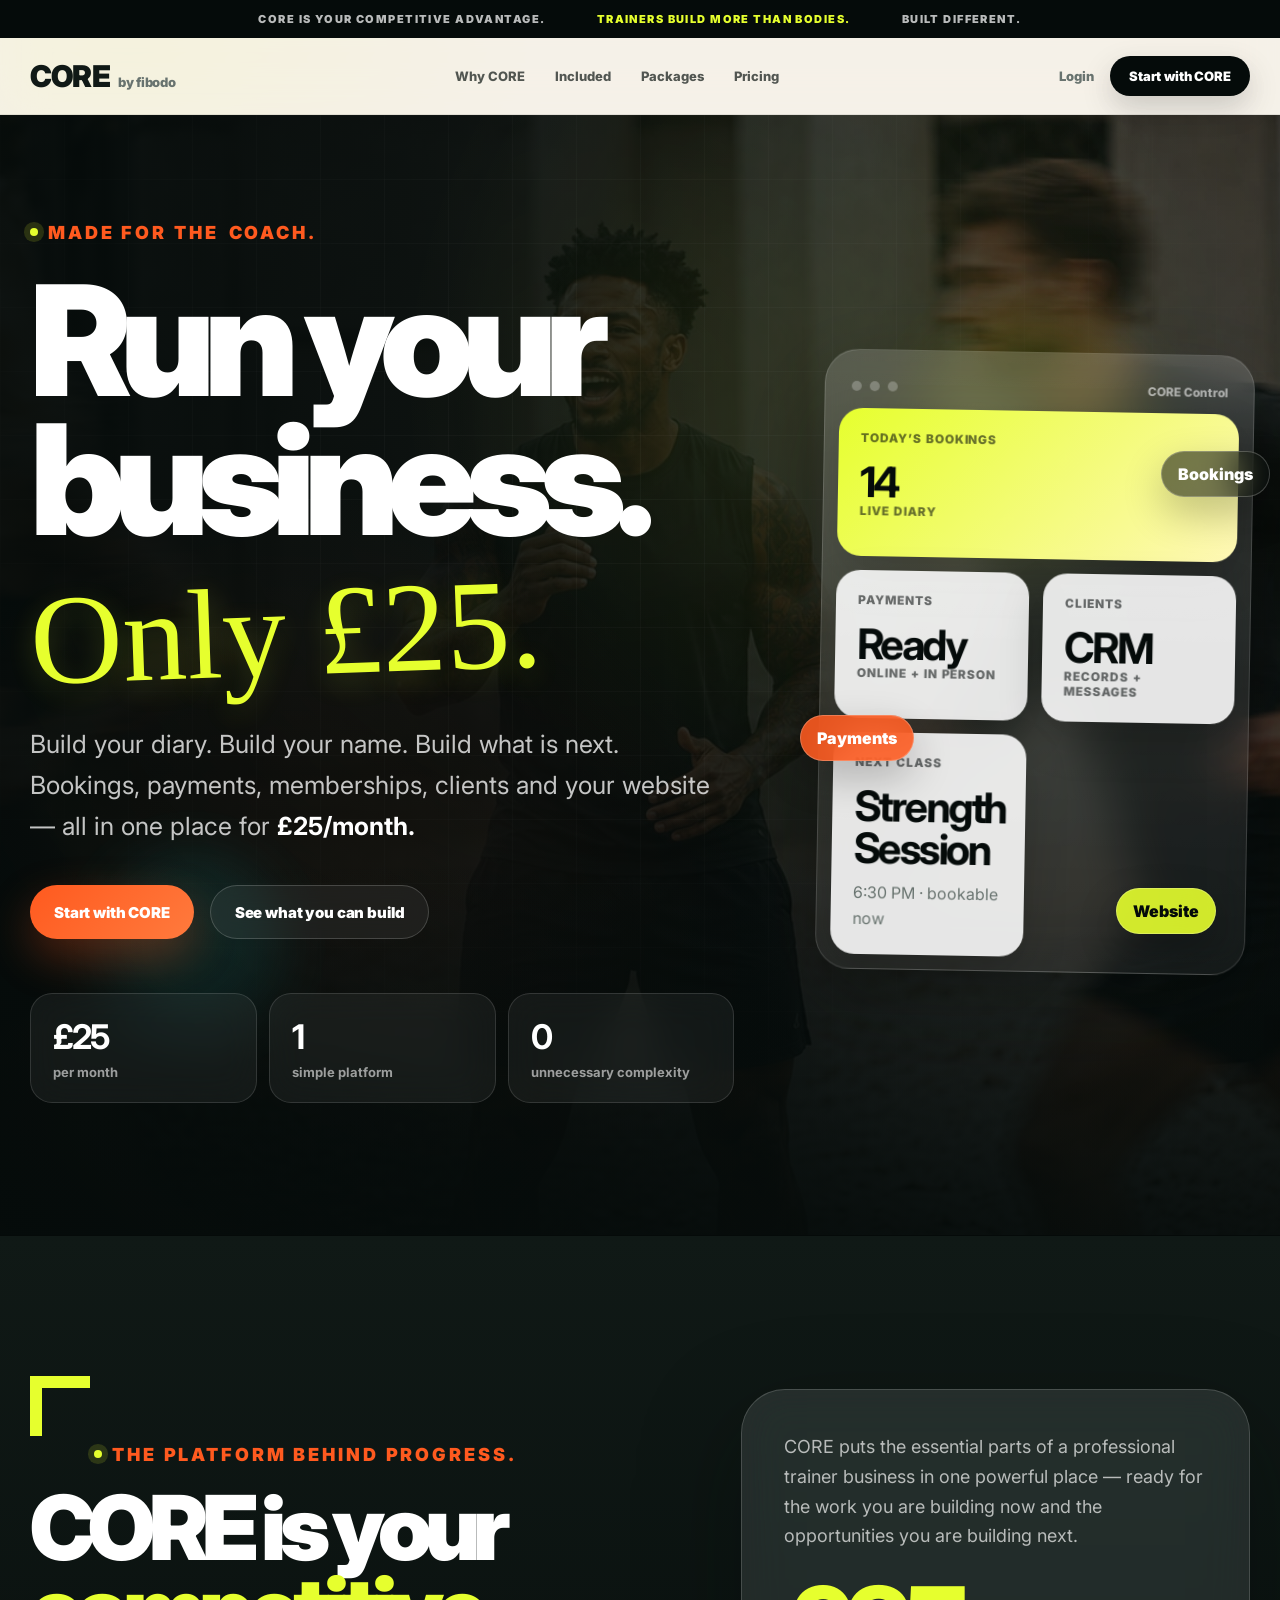
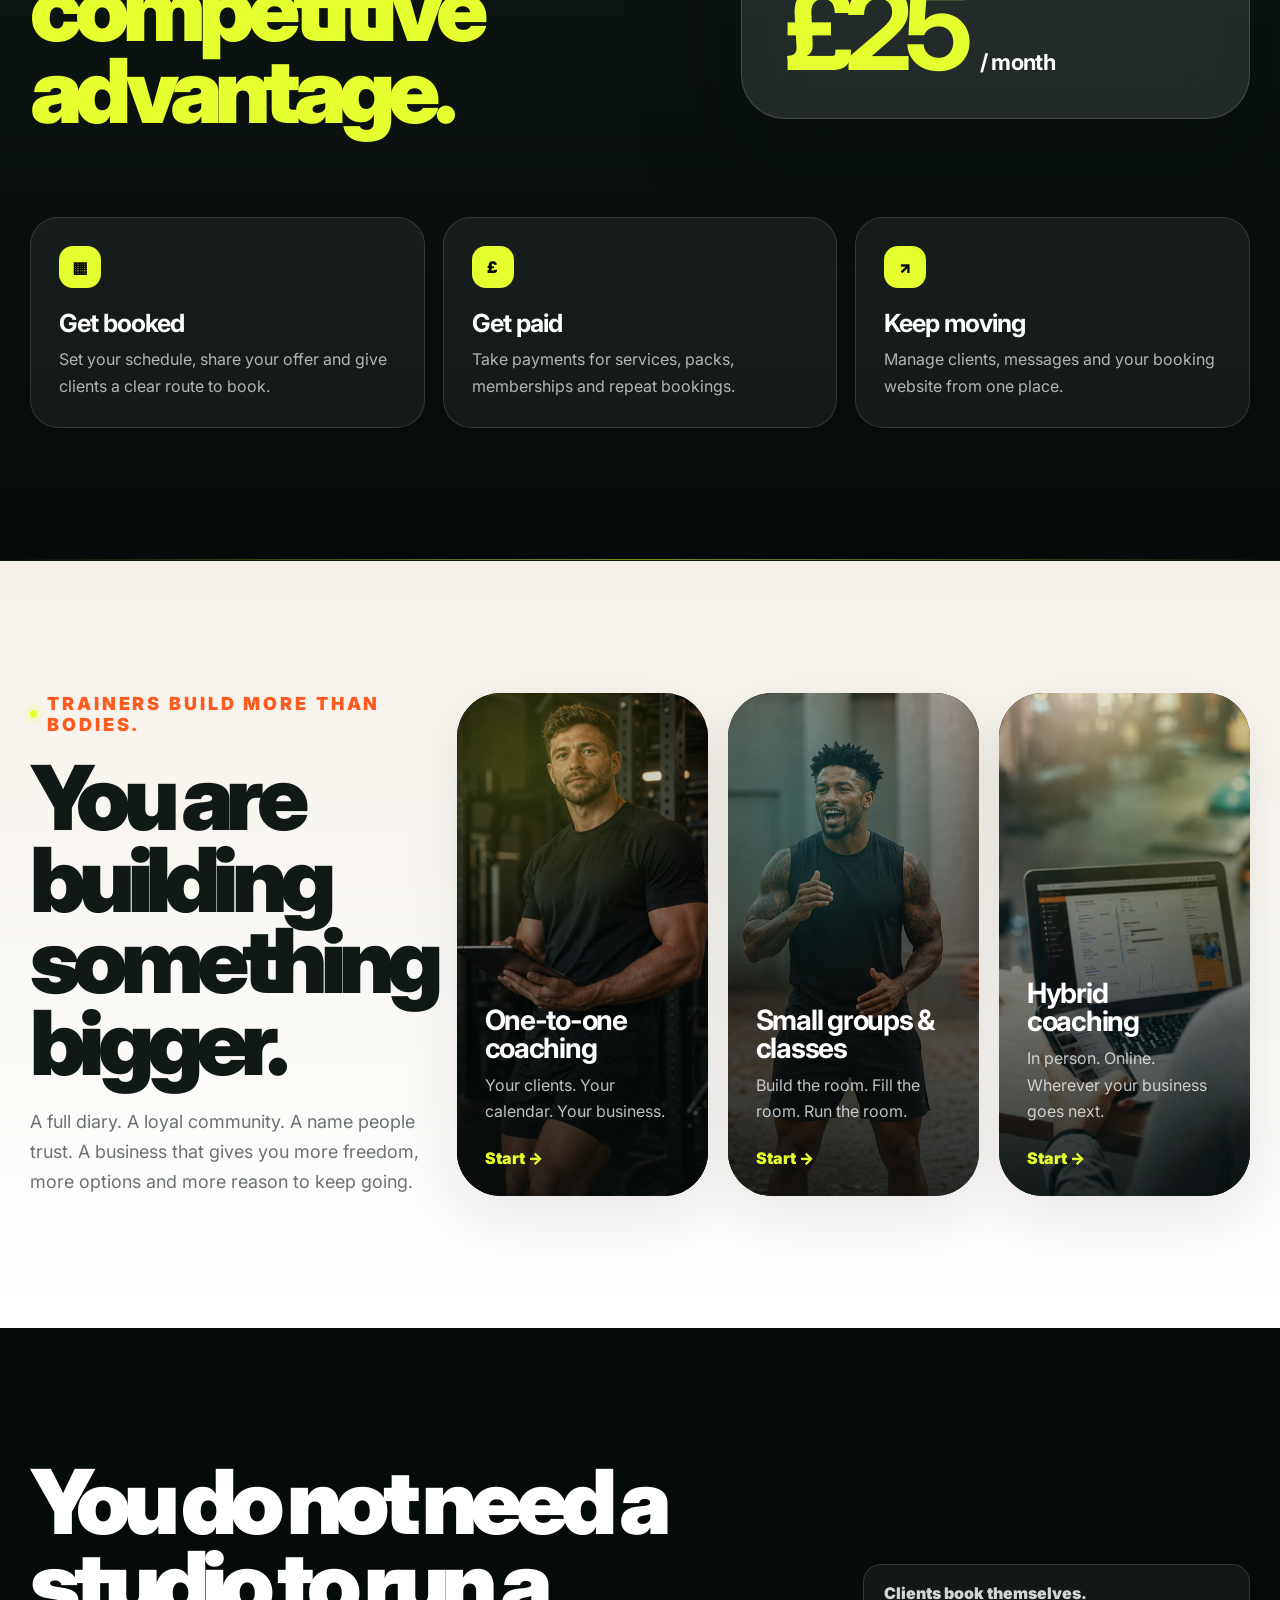
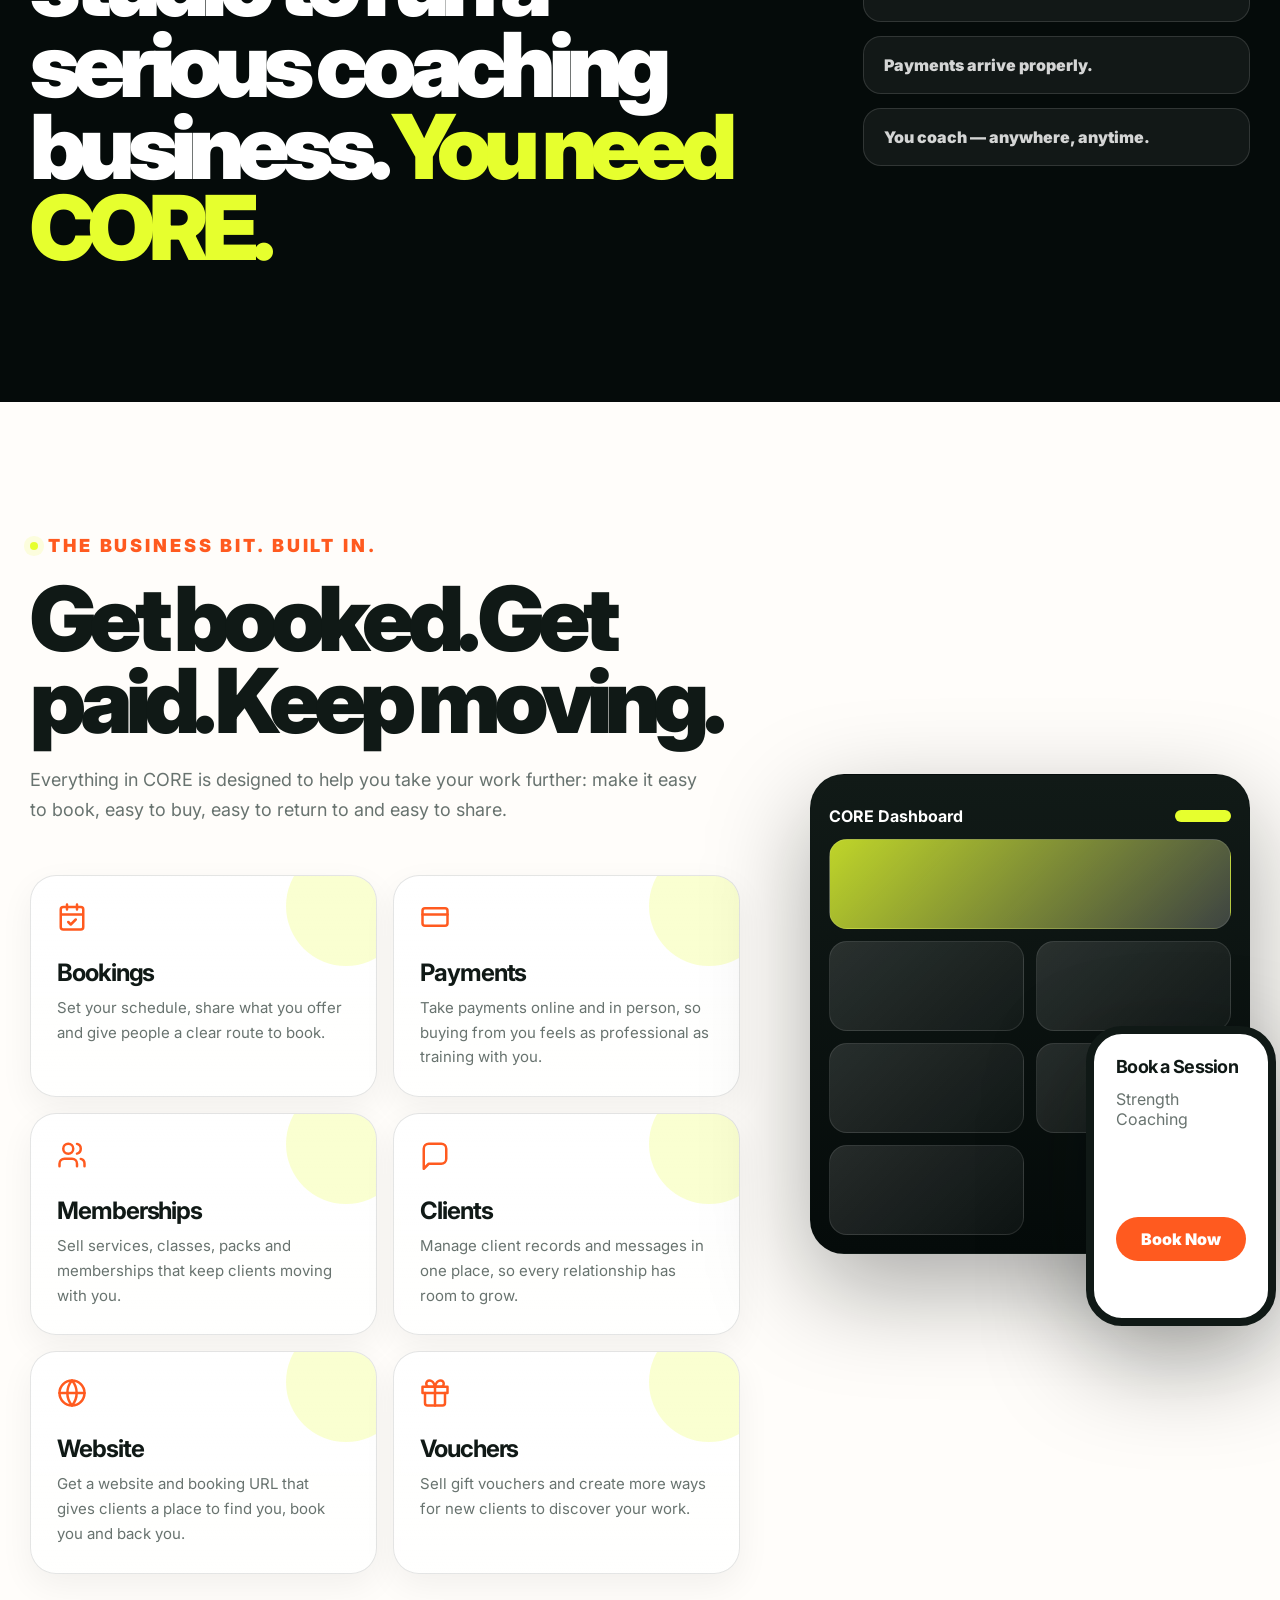
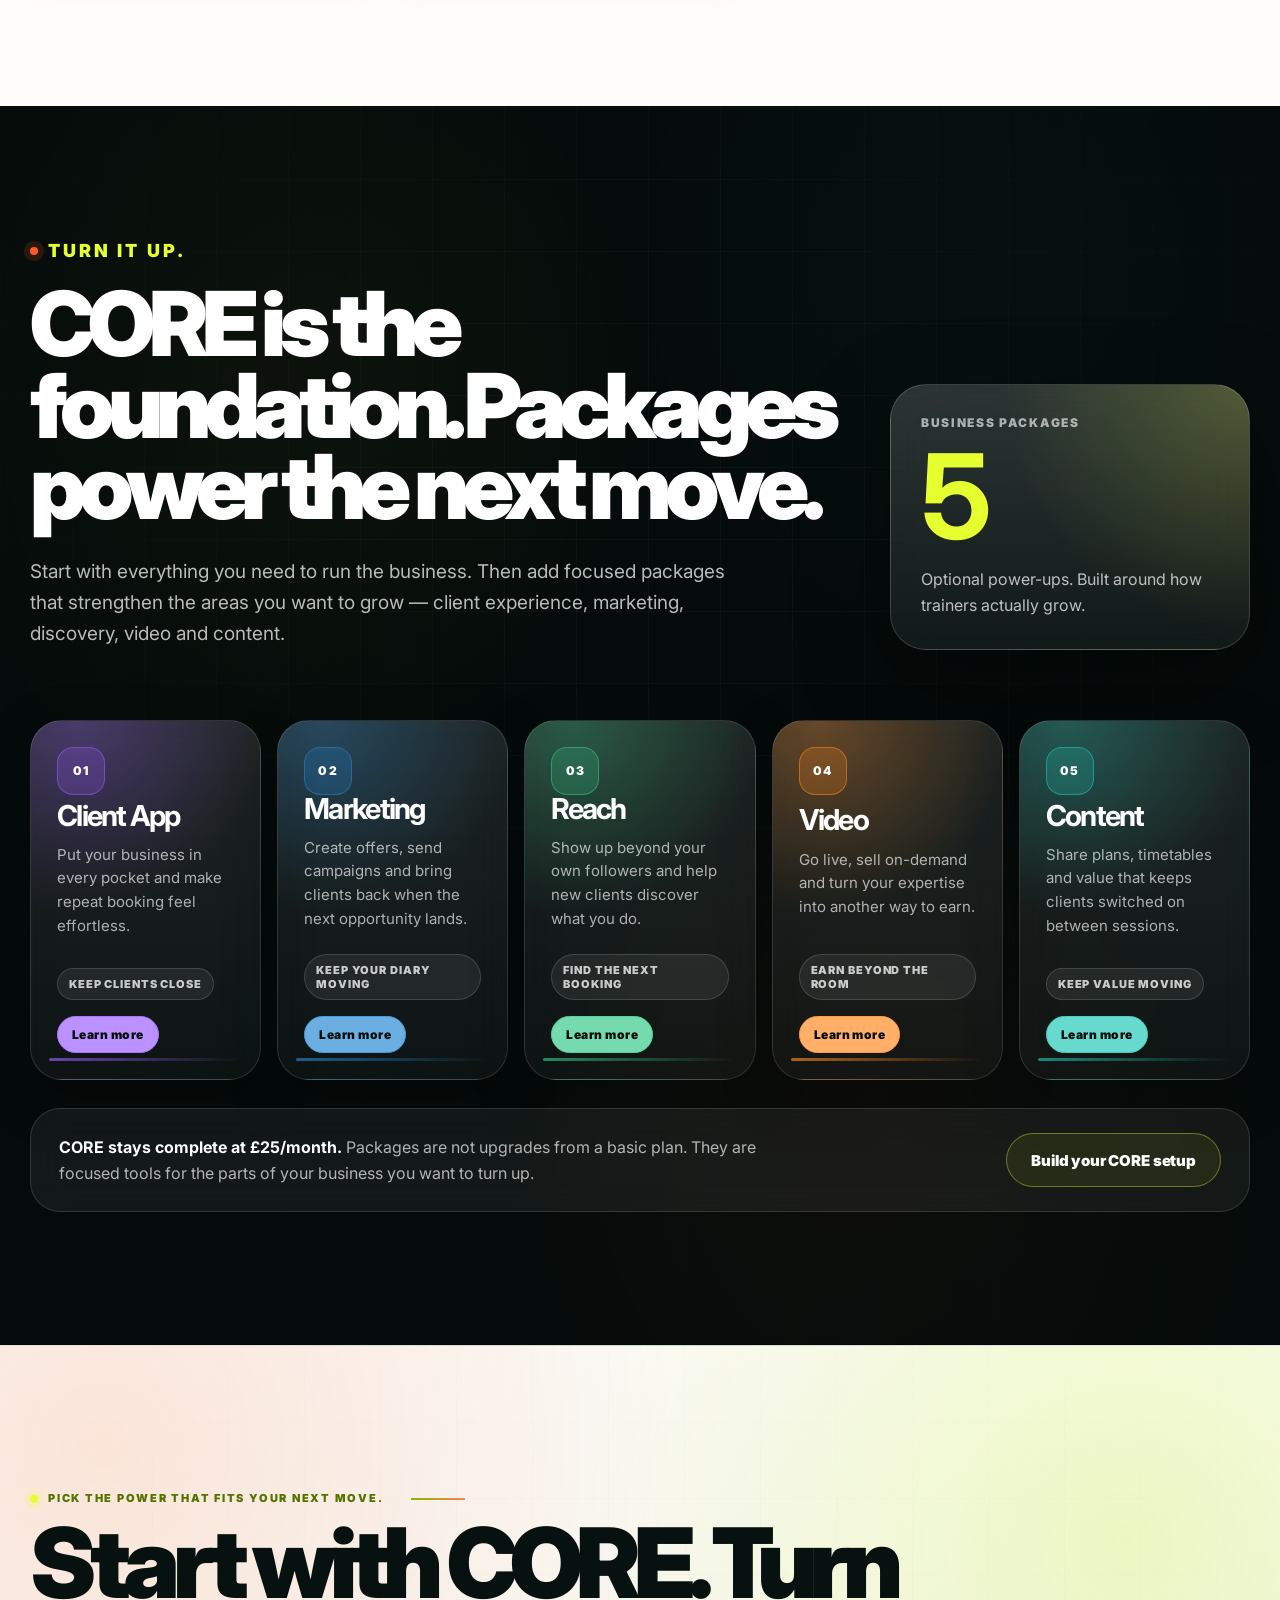
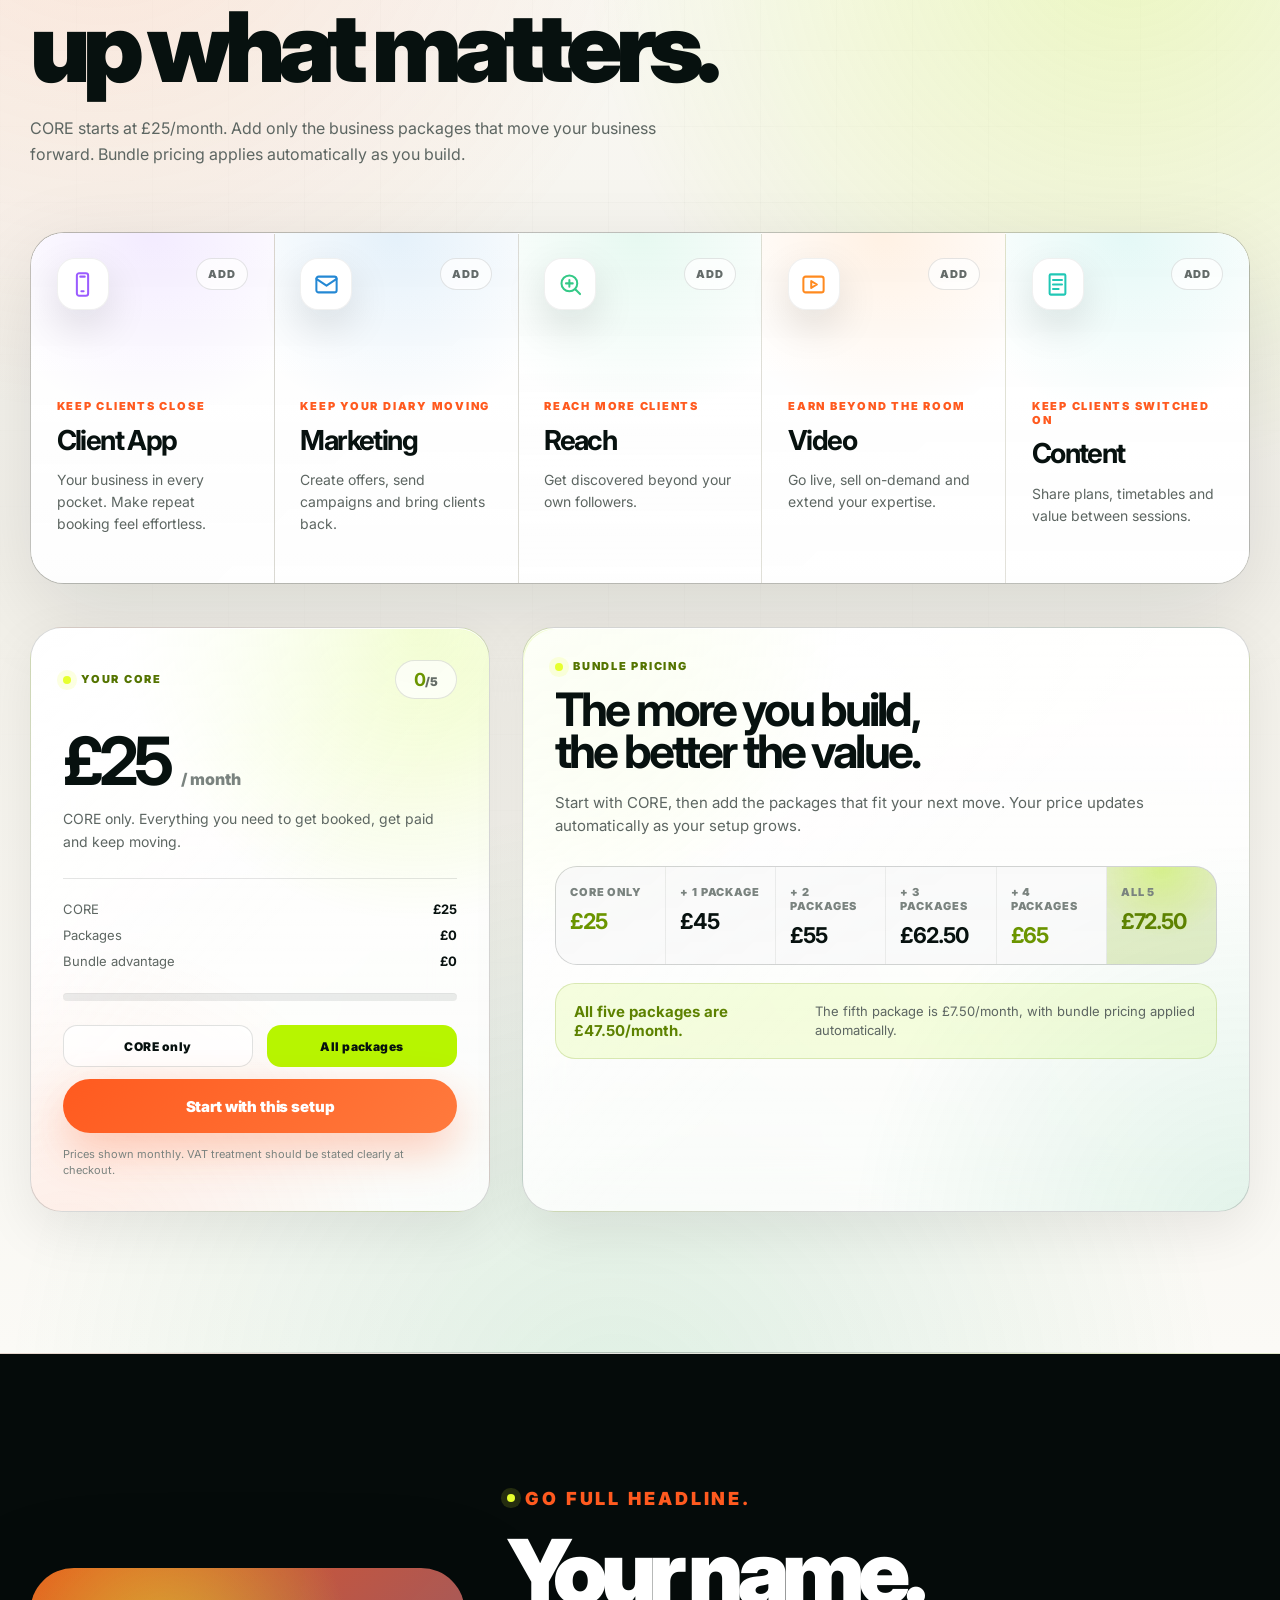
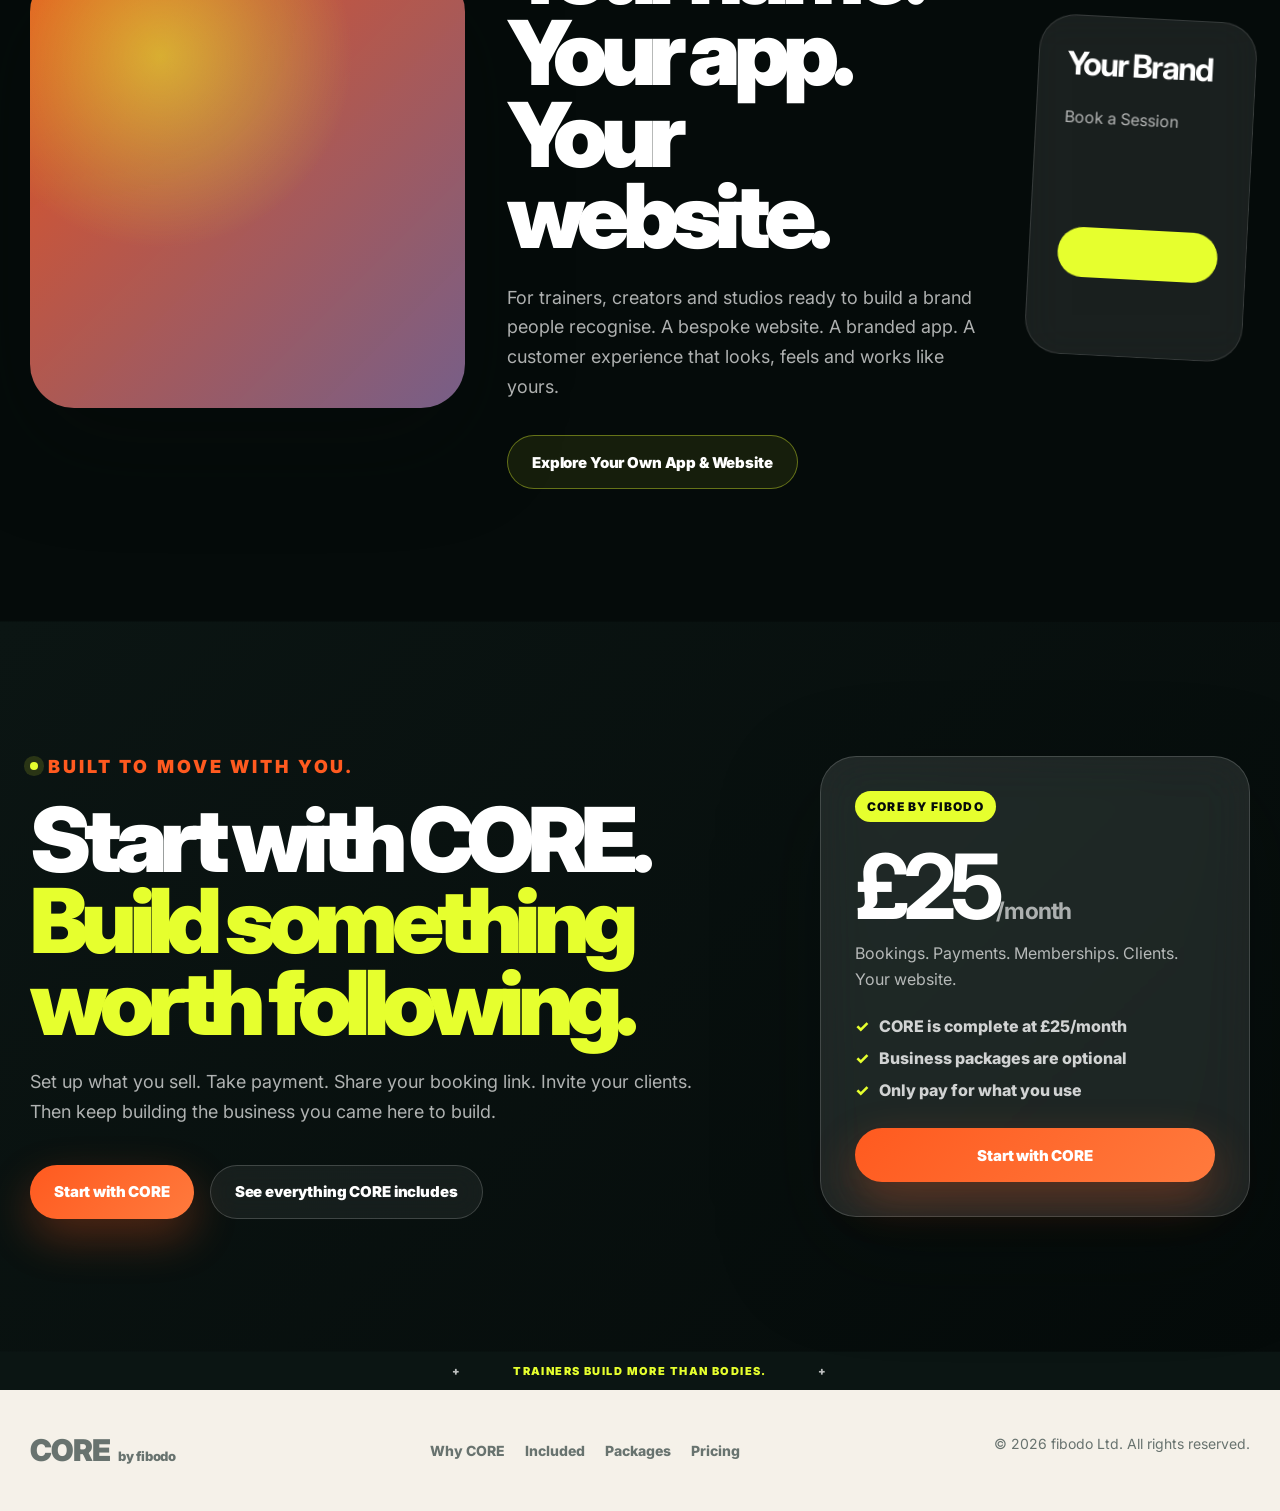
==== commit e7838fd9: "Add" ====
--- a/index.html
+++ b/index.html
@@ -45,7 +45,7 @@
       <div class="orb orb-b" aria-hidden="true"></div>
       <div class="container hero-inner">
         <div class="hero-copy reveal">
-          <span class="eyebrow">Made for the <span data-rotating-role>Trainer</span>.</span>
+          <span class="eyebrow">Made for the <span data-rotating-role>Trainer.</span></span>
           <h1>Run your business. <em class="brush-script">Your way.</em></h1>
           <p>Build your diary. Build your name. Build what is next. Bookings, payments, memberships, clients and your
             website — all in one place for <strong>£25/month.</strong></p>
--- a/main.css
+++ b/main.css
@@ -102,7 +102,7 @@
 
 .section-panel { position: relative; padding: 132px 0; }
 .section-break { border-top: 1px solid rgba(5,11,10,.08); border-bottom: 1px solid rgba(5,11,10,.08); }
-.eyebrow { display: inline-flex; align-items: center; gap: 10px; color: var(--orange); font-size: 12px; font-weight: 950; letter-spacing: .16em; text-transform: uppercase; }
+.eyebrow { display: inline-flex; align-items: center; gap: 10px; color: var(--orange); font-size: 18px; font-weight: 950; letter-spacing: .16em; text-transform: uppercase; }
 .eyebrow::before { content: ""; width: 8px; height: 8px; border-radius: 999px; background: var(--lime); box-shadow: 0 0 0 6px rgba(230,255,46,.14); }
 h1, h2, h3, p { margin-top: 0; }
 h1, h2 { font-weight: 950; letter-spacing: -.075em; line-height: .91; }
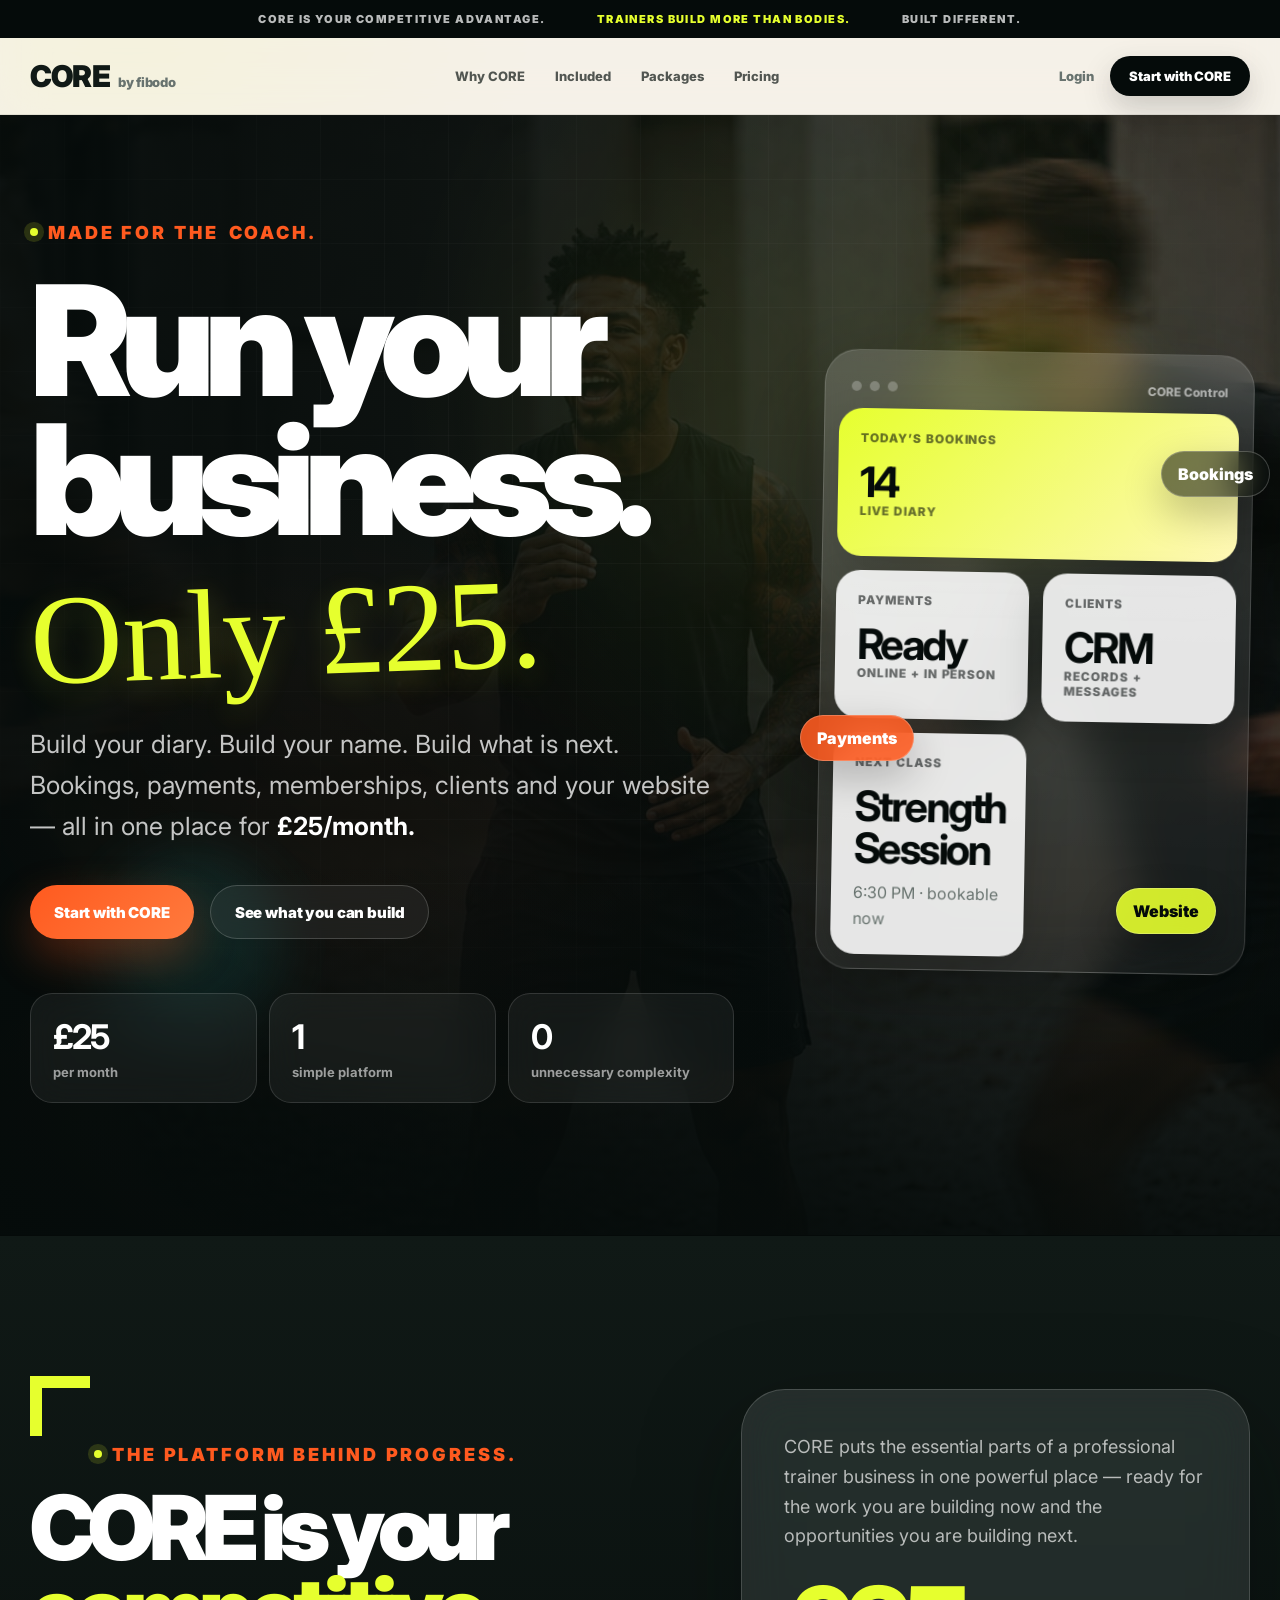
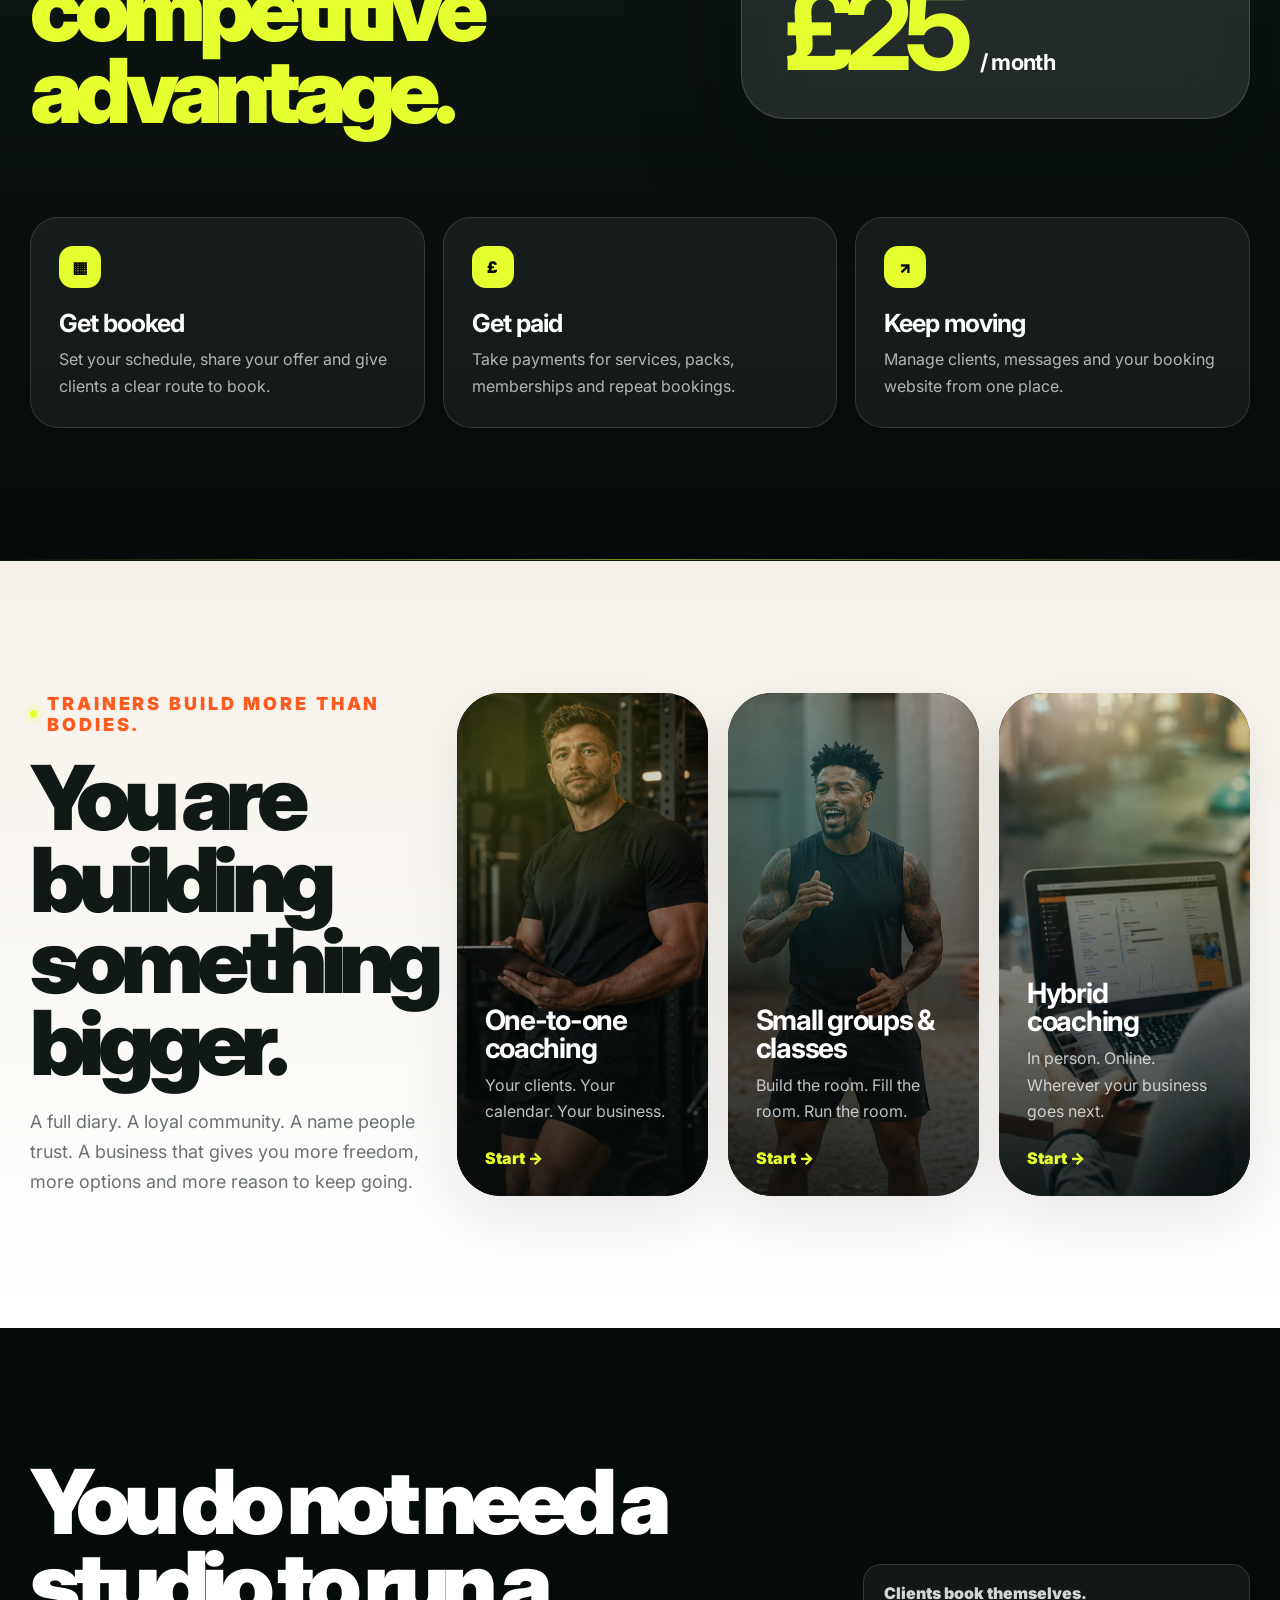
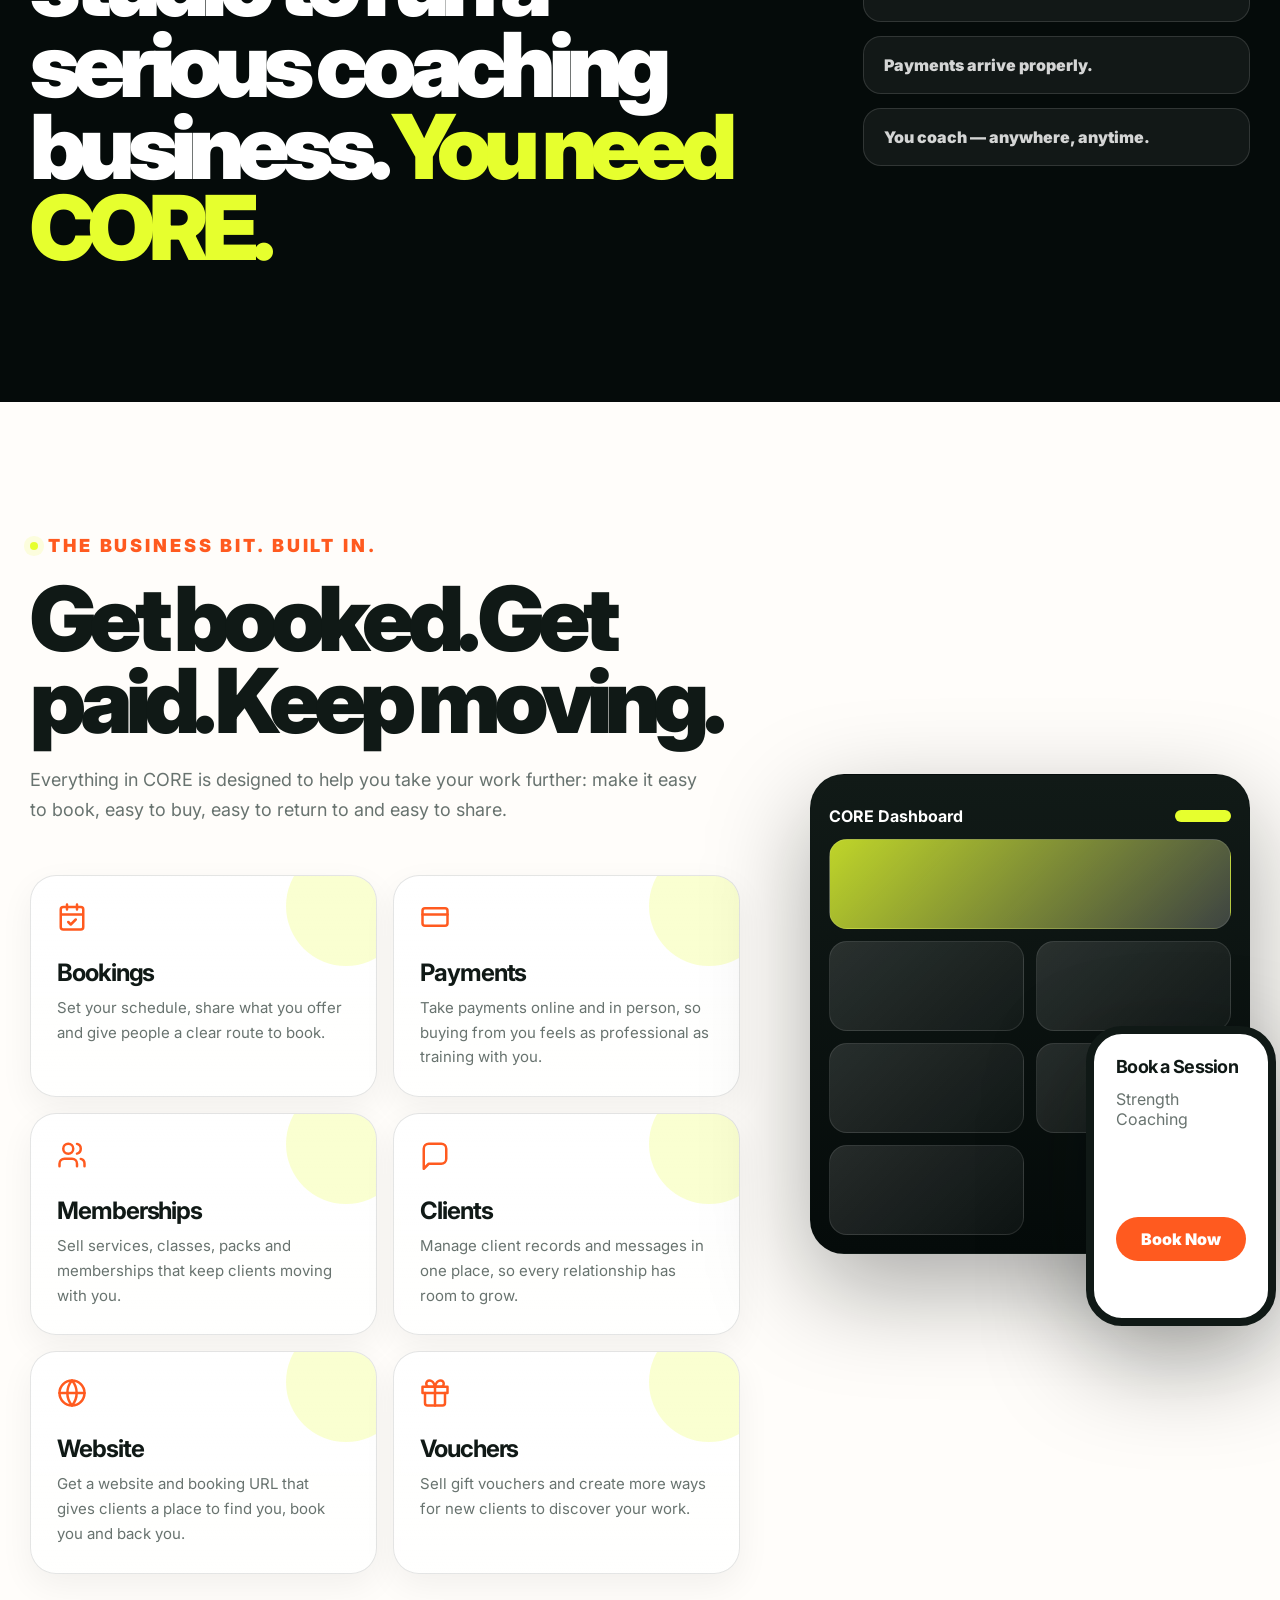
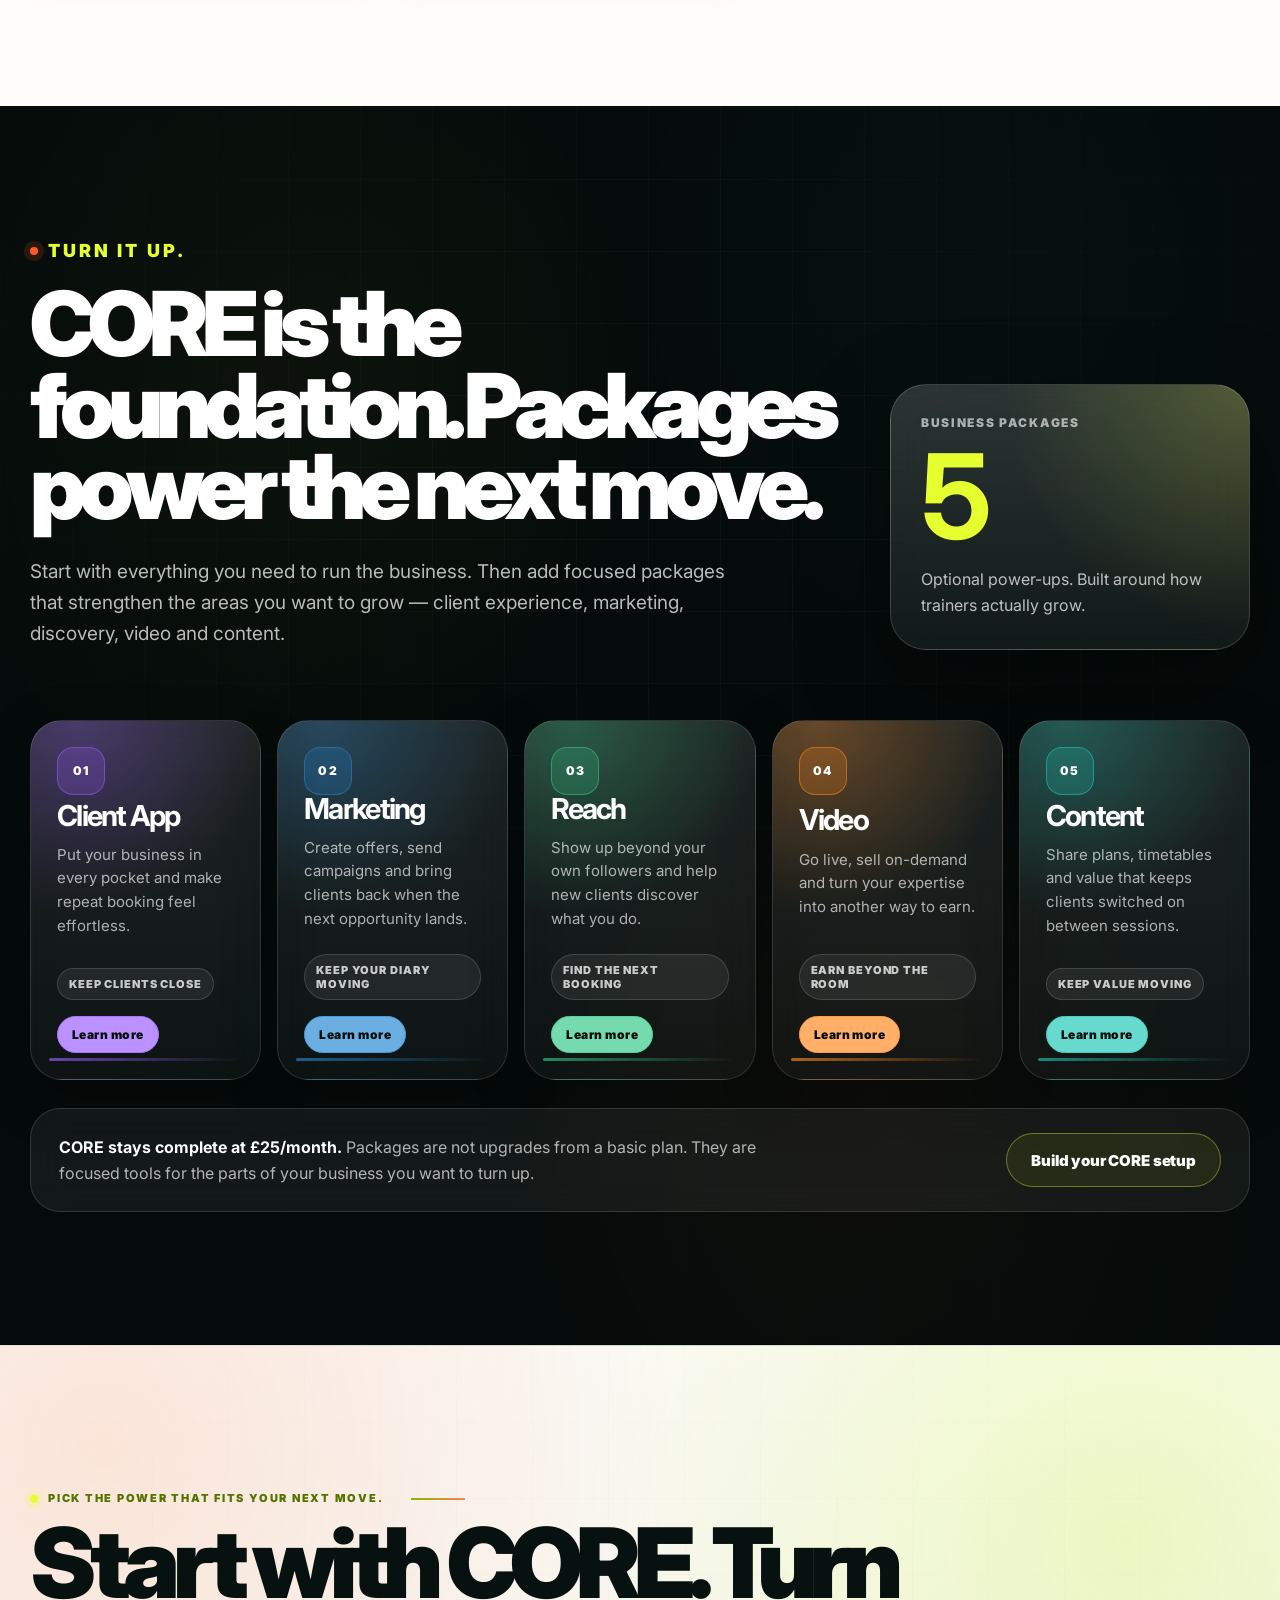
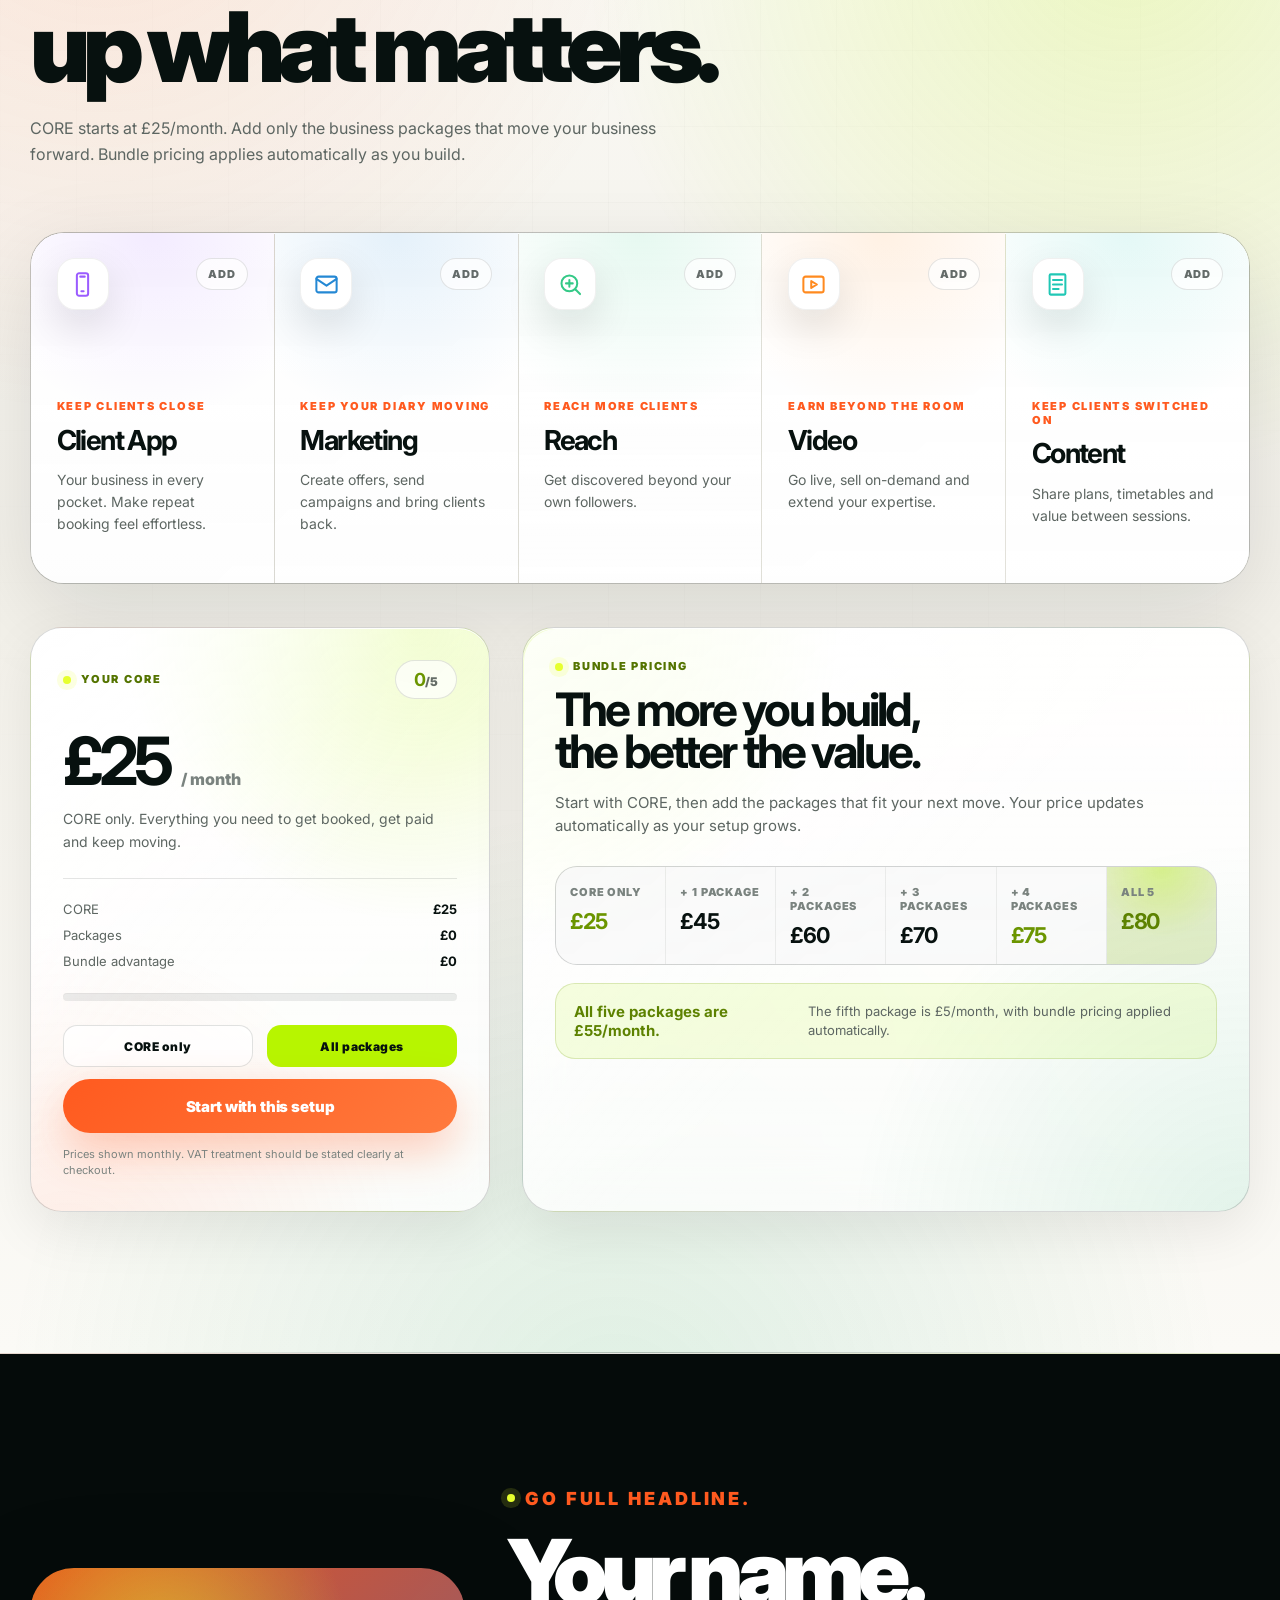
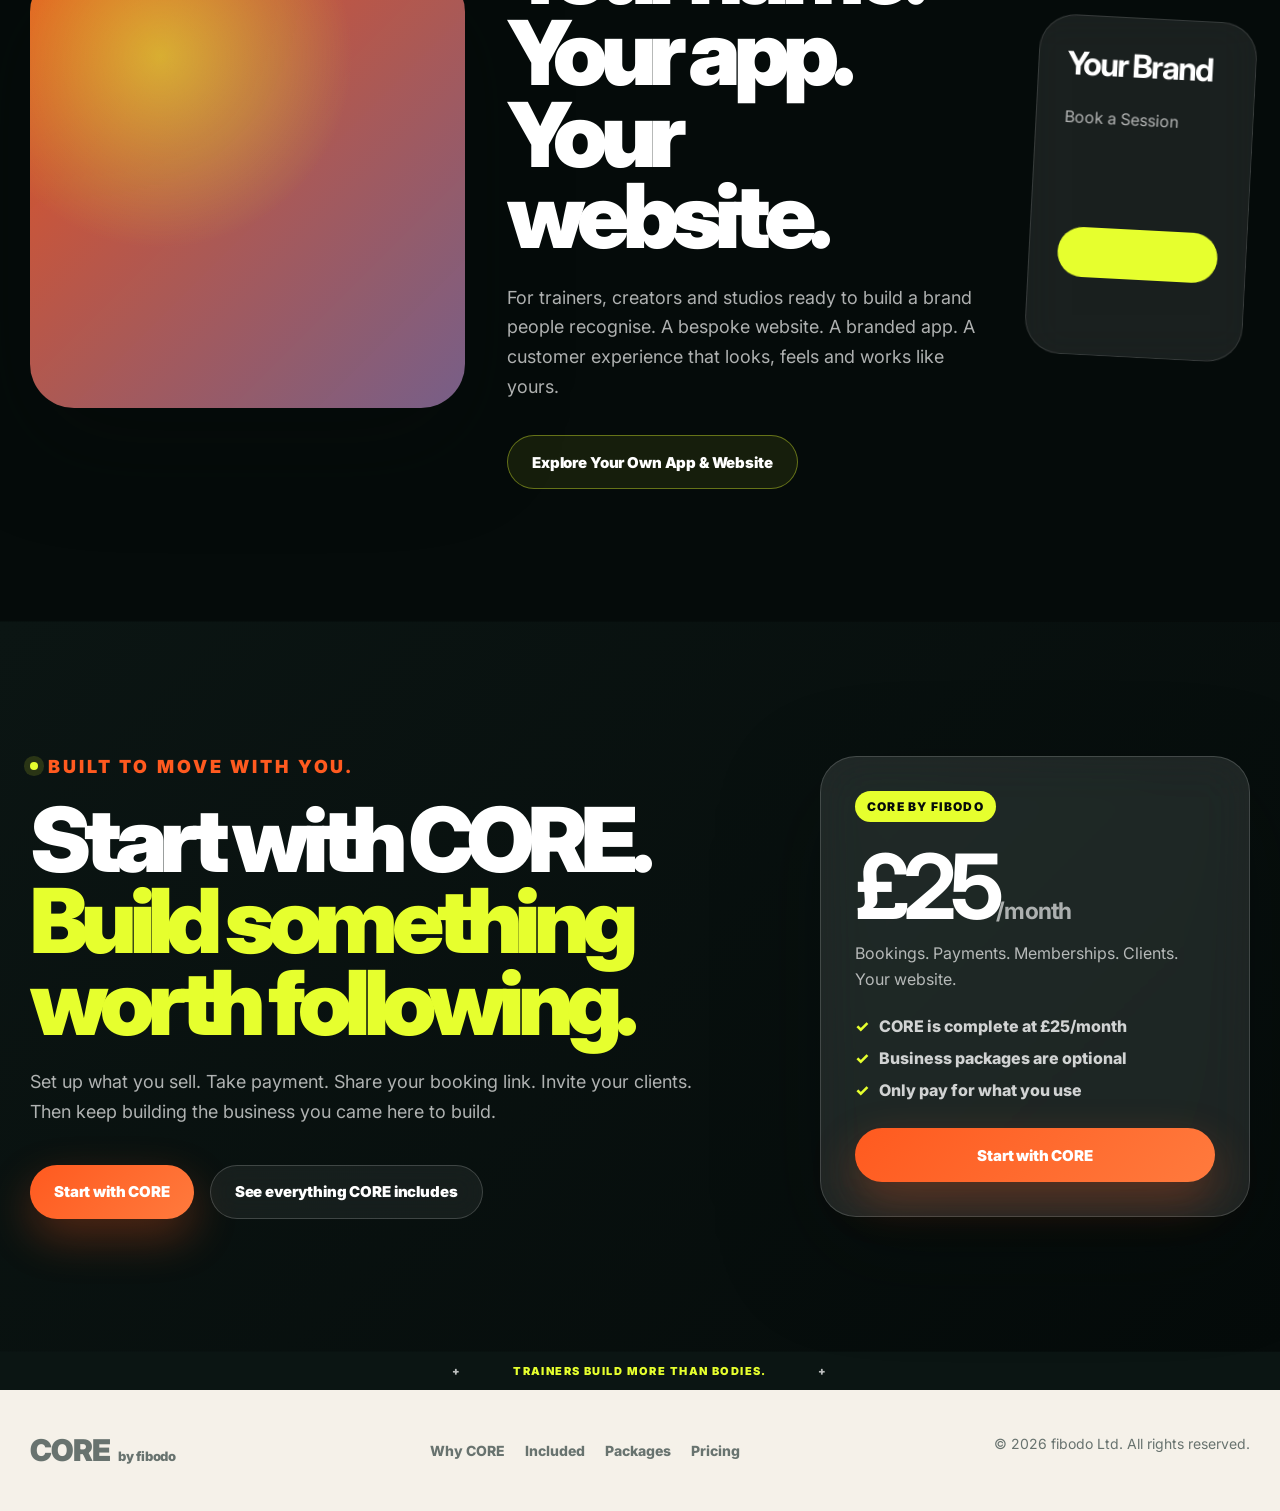
==== commit aee854c8: "Add Co-authored-by: Codex <noreply@openai.com>" ====
--- a/index.html
+++ b/index.html
@@ -403,15 +403,15 @@
             <div class="bundle-rate-grid" aria-label="CORE bundle pricing table">
               <div class="bundle-rate is-base"><span>CORE only</span><strong>£25</strong></div>
               <div class="bundle-rate"><span>+ 1 package</span><strong>£45</strong></div>
-              <div class="bundle-rate"><span>+ 2 packages</span><strong>£55</strong></div>
-              <div class="bundle-rate"><span>+ 3 packages</span><strong>£62.50</strong></div>
-              <div class="bundle-rate is-highlight"><span>+ 4 packages</span><strong>£65</strong></div>
-              <div class="bundle-rate is-best"><span>All 5</span><strong>£72.50</strong></div>
+              <div class="bundle-rate"><span>+ 2 packages</span><strong>£60</strong></div>
+              <div class="bundle-rate"><span>+ 3 packages</span><strong>£70</strong></div>
+              <div class="bundle-rate is-highlight"><span>+ 4 packages</span><strong>£75</strong></div>
+              <div class="bundle-rate is-best"><span>All 5</span><strong>£80</strong></div>
             </div>
 
             <div class="bundle-value-note">
-              <strong>All five packages are £47.50/month.</strong>
-              <span>The fifth package is £7.50/month, with bundle pricing applied automatically.</span>
+              <strong>All five packages are £55/month.</strong>
+              <span>The fifth package is £5/month, with bundle pricing applied automatically.</span>
             </div>
           </aside>
         </div>
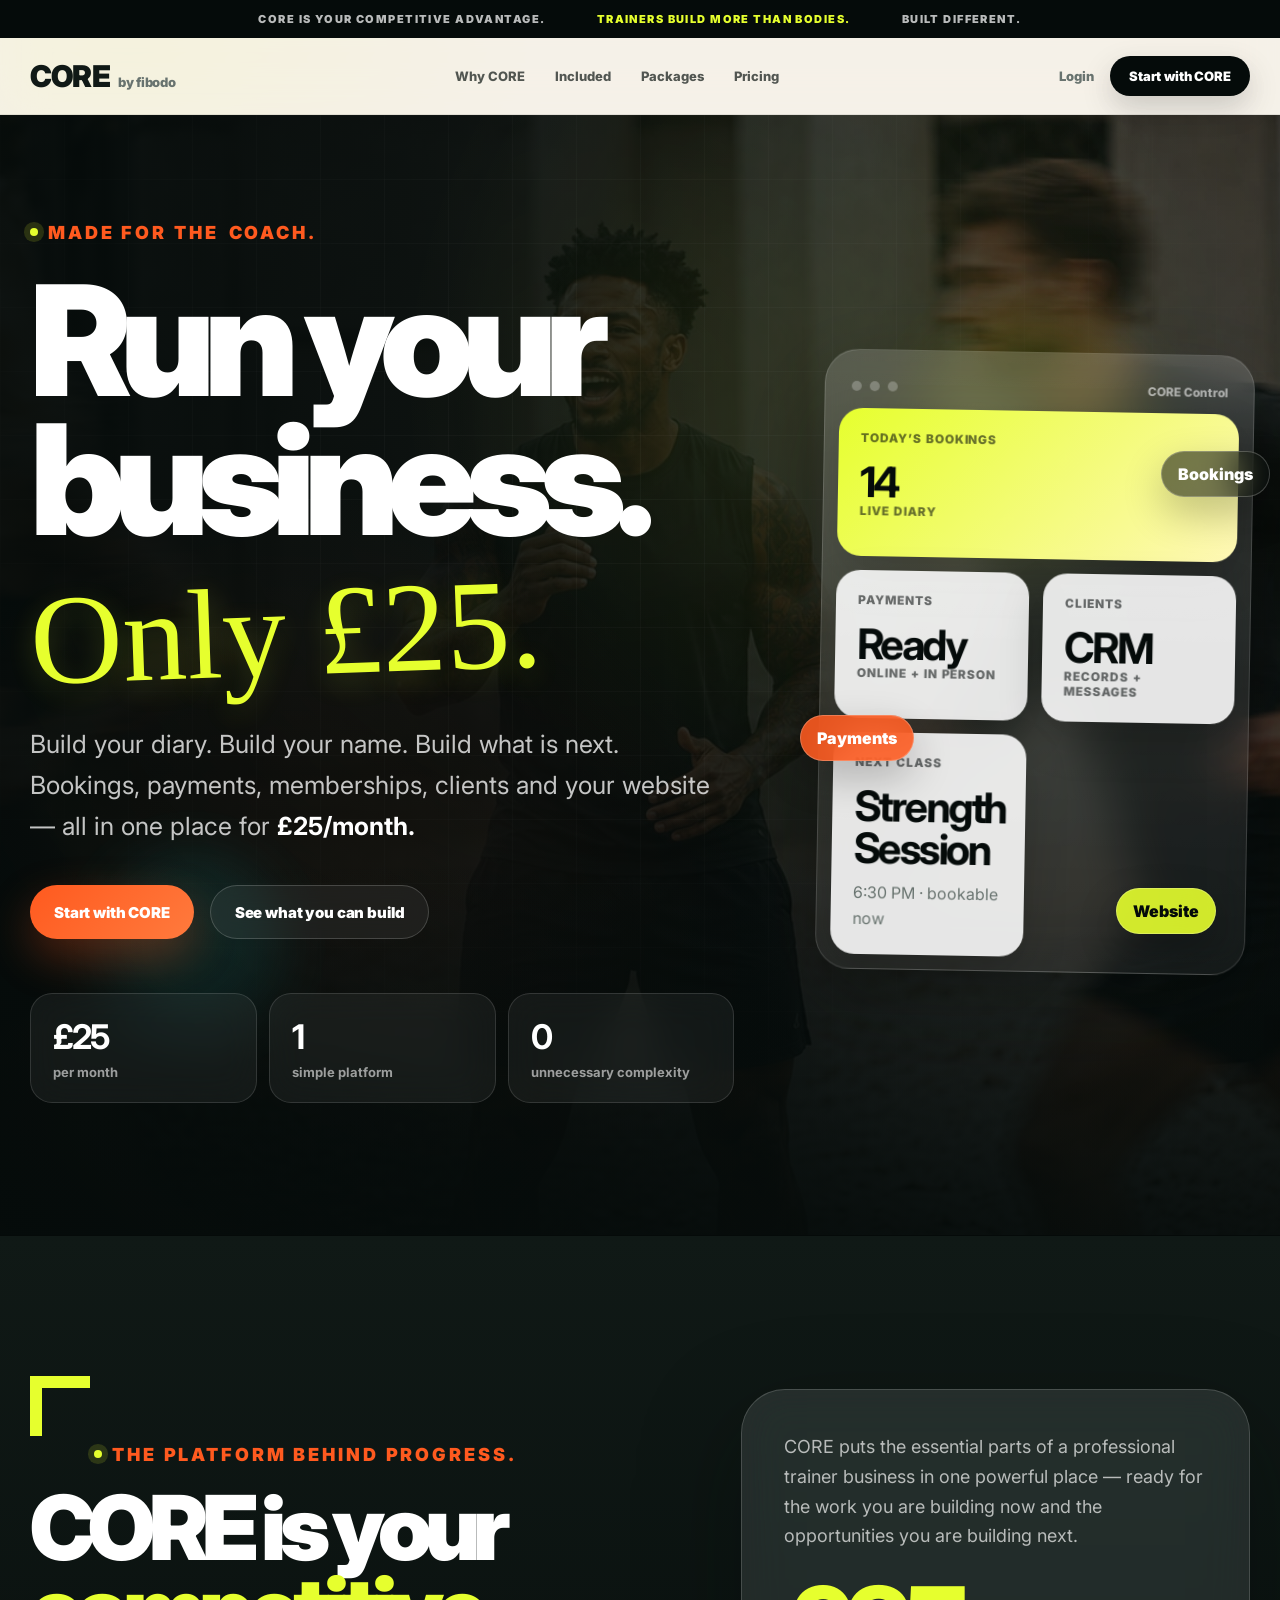
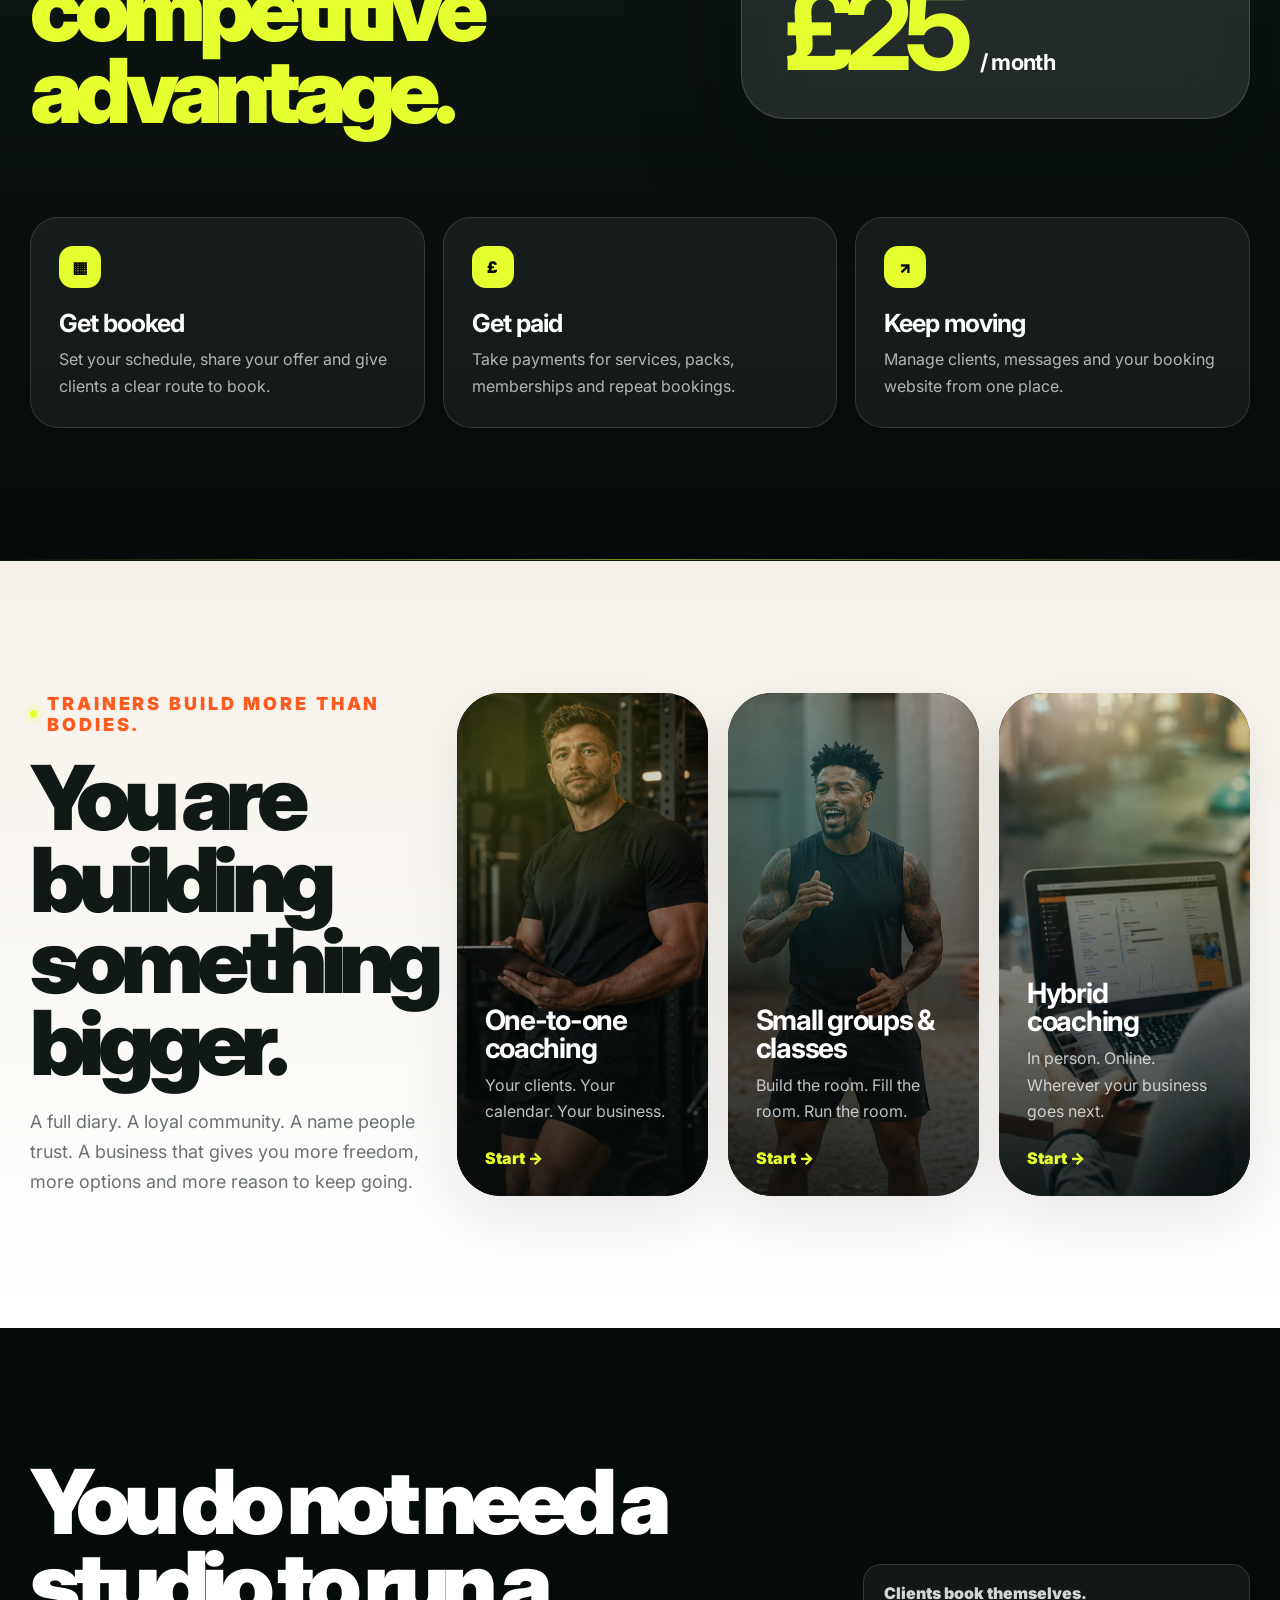
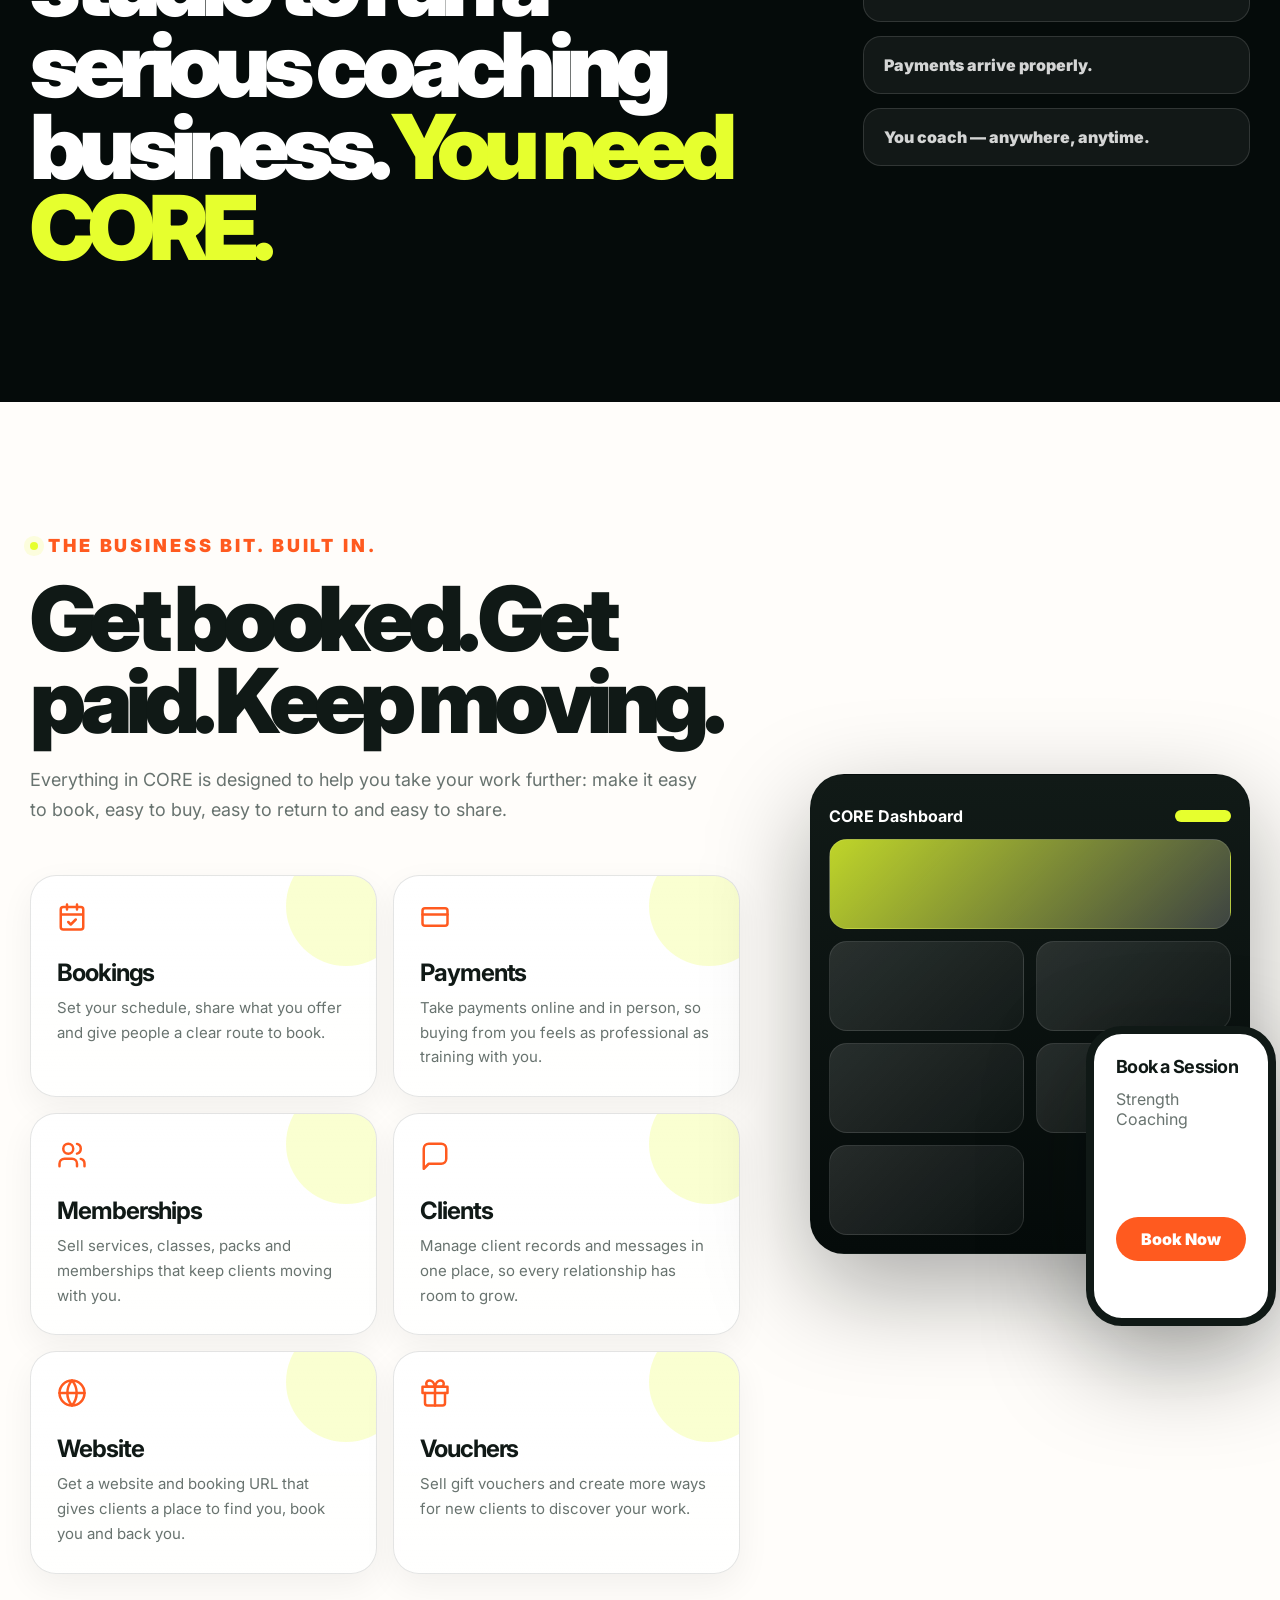
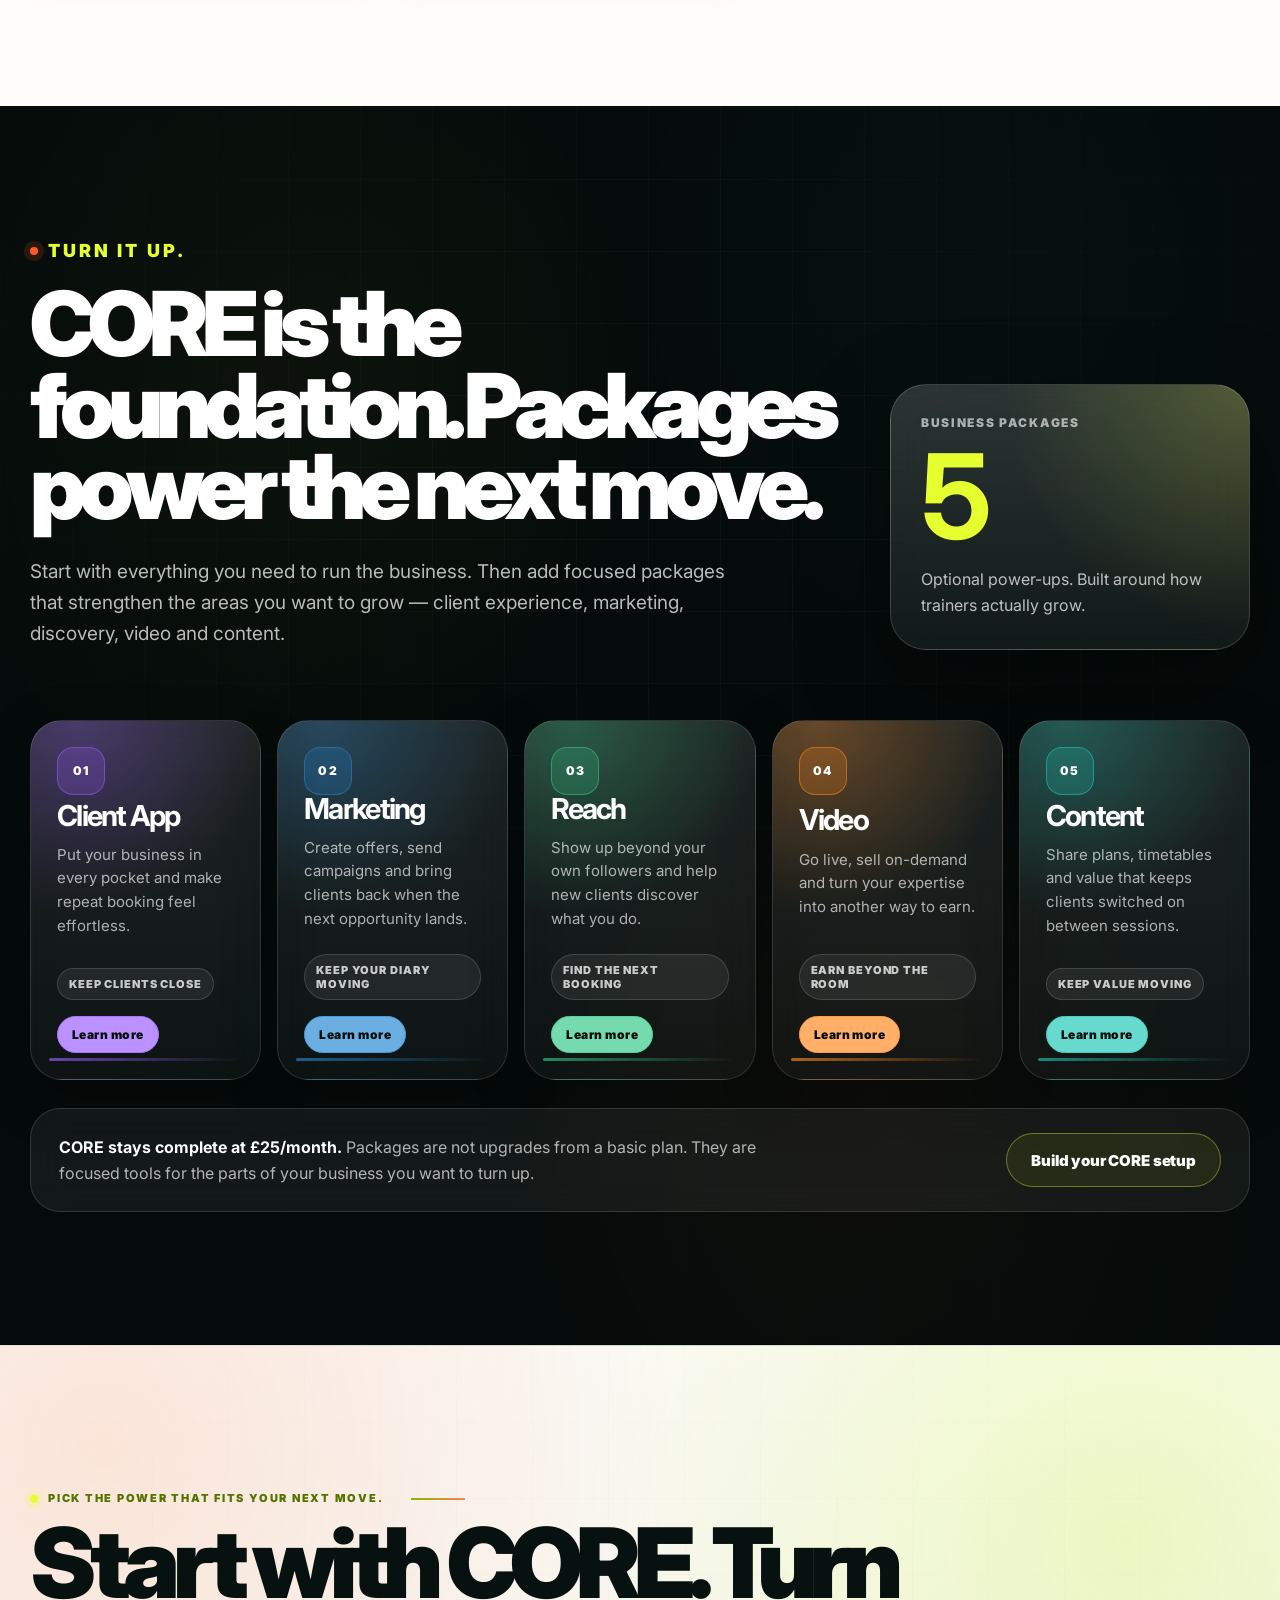
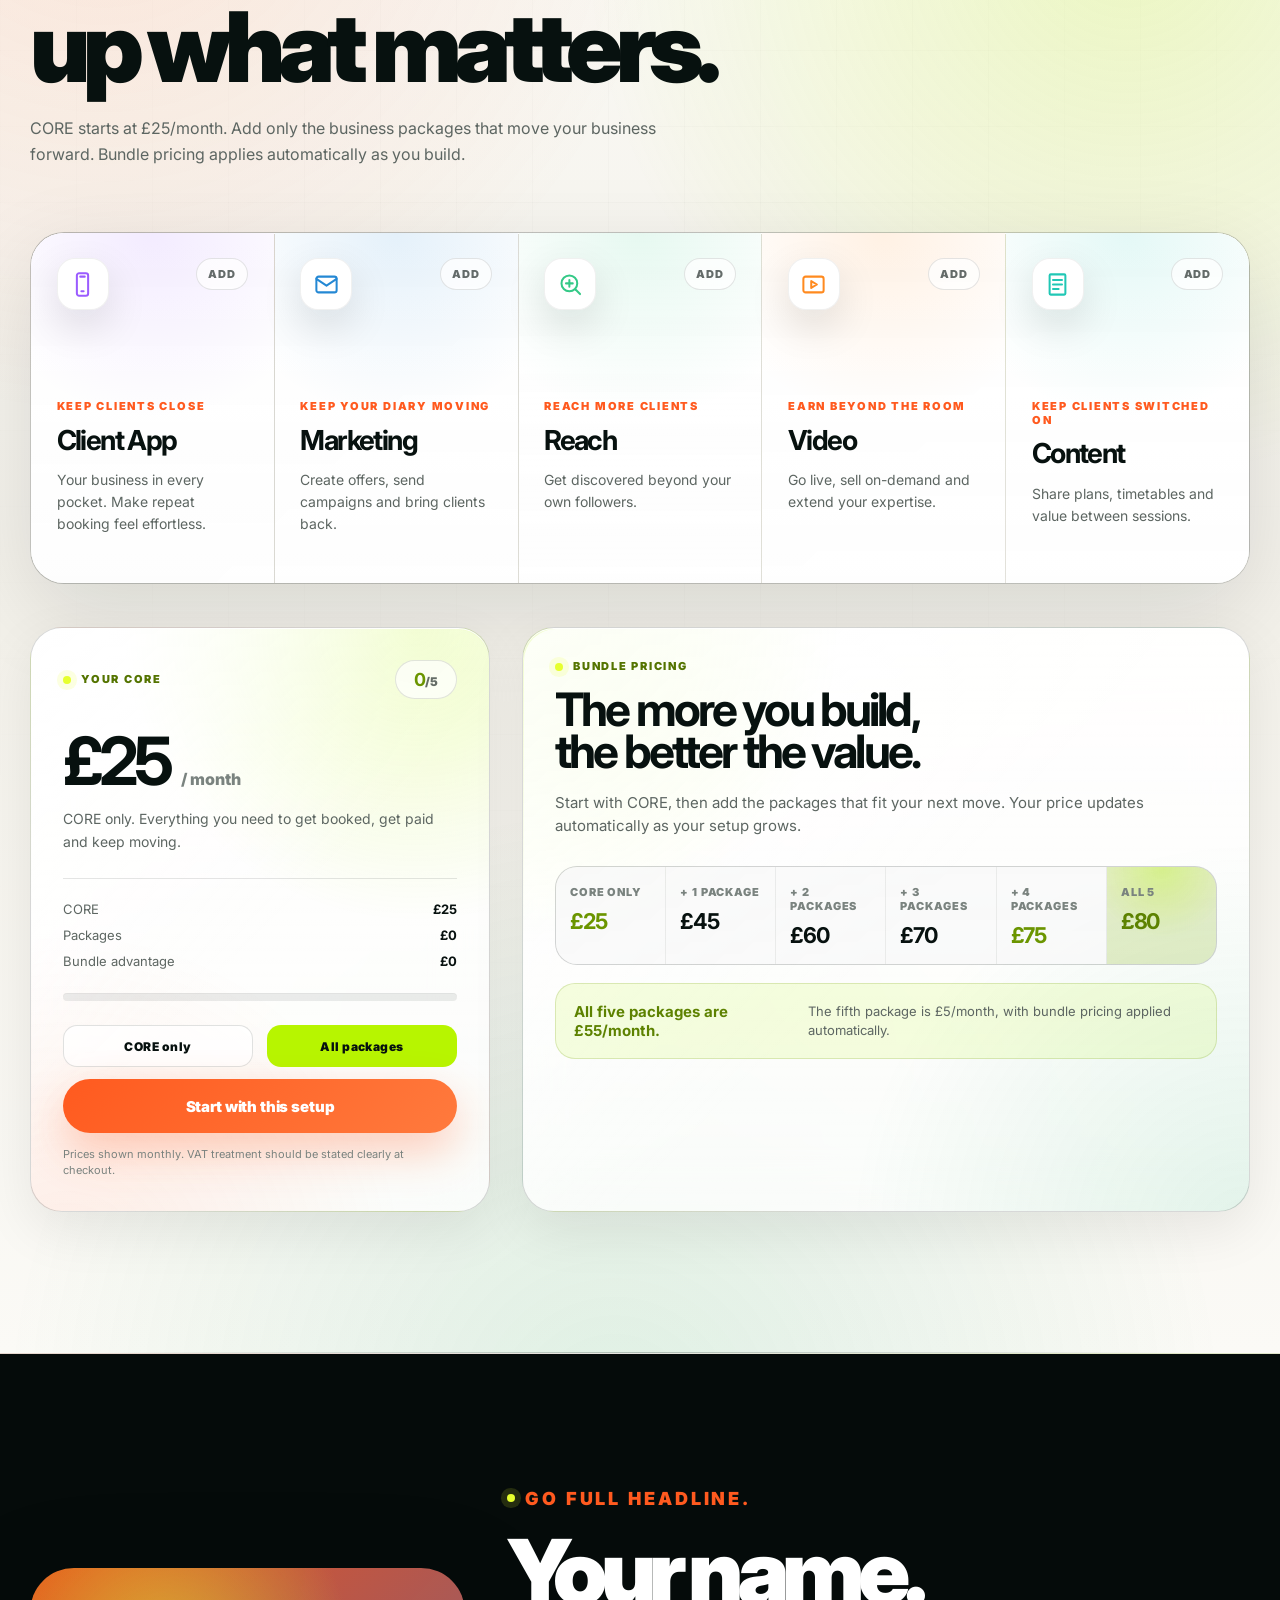
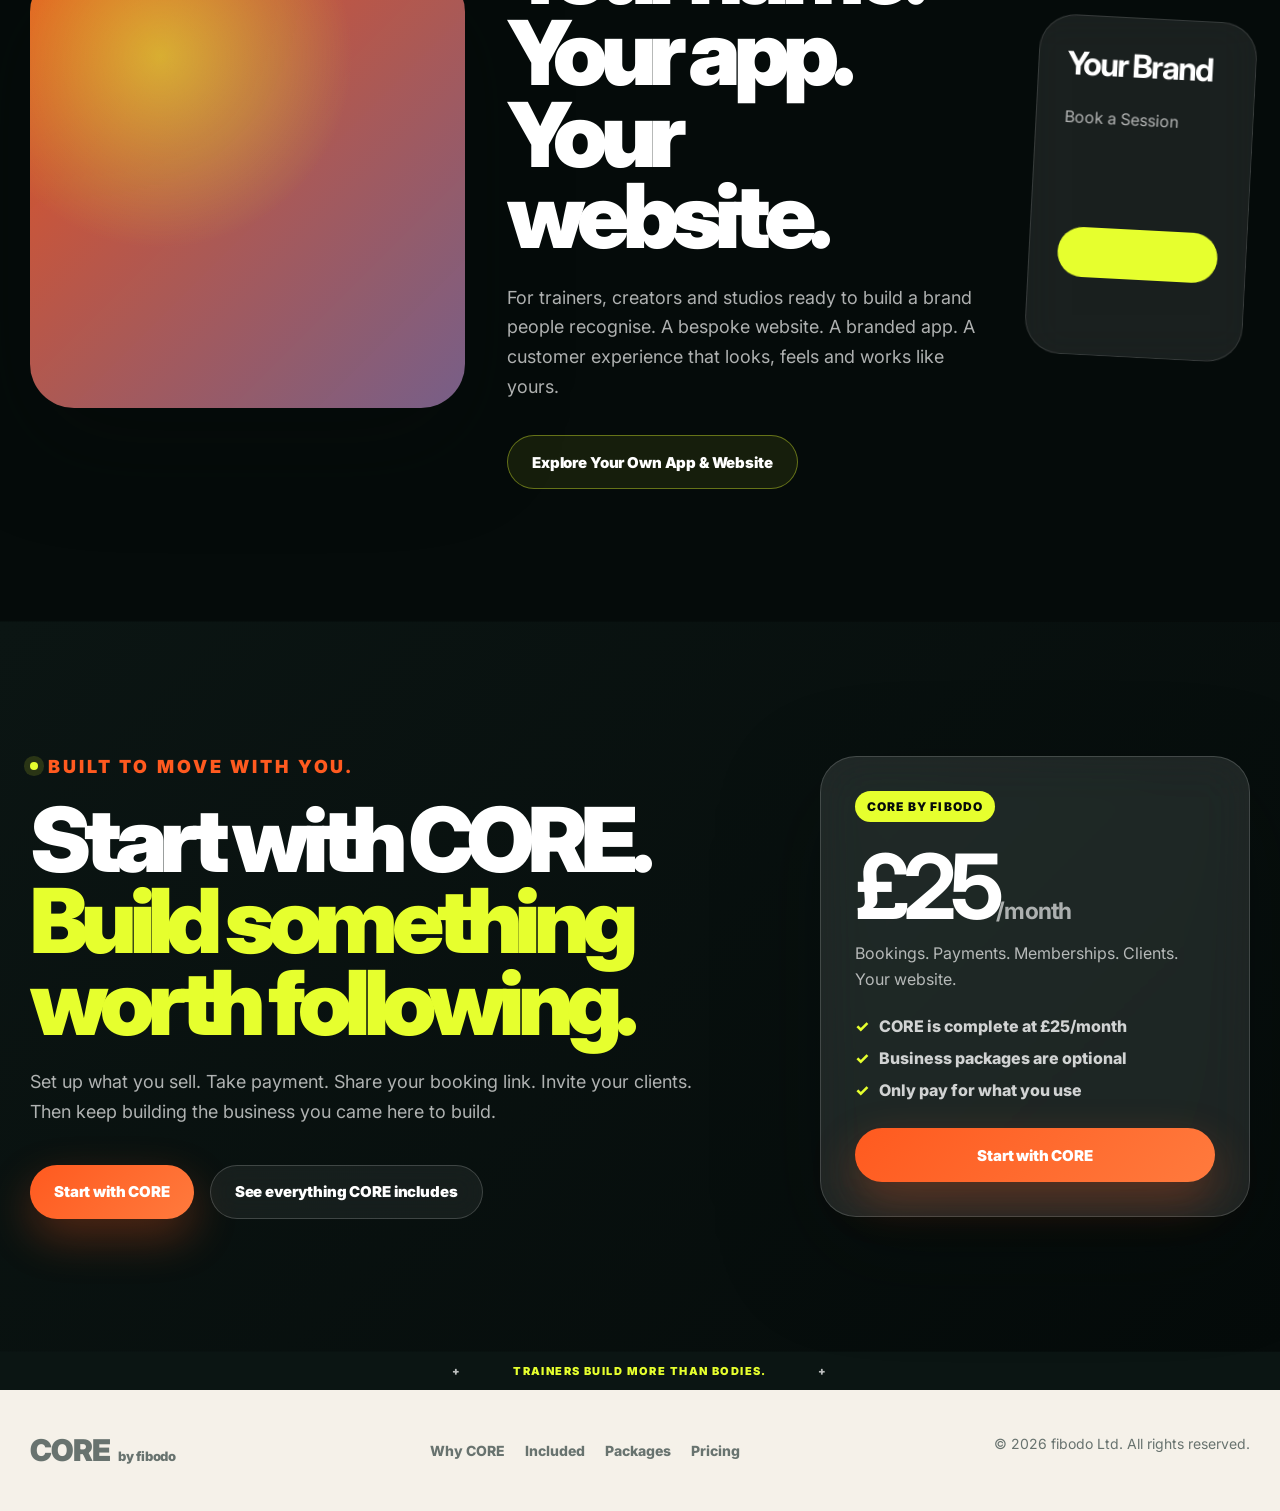
==== commit 35d6d2ae: "Add Co-authored-by: Codex <noreply@openai.com>" ====
--- a/index.html
+++ b/index.html
@@ -33,7 +33,7 @@
       </nav>
       <div class="header-actions">
         <a class="login-link" href="#login">Login</a>
-        <a class="header-cta" href="#pricing">Start with CORE</a>
+        <a class="header-cta" href="https://web.fibodo.com/signup/information?app=c1" target="_blank" rel="noopener noreferrer">Start with CORE</a>
       </div>
     </div>
   </header>
@@ -50,8 +50,8 @@
           <p>Build your diary. Build your name. Build what is next. Bookings, payments, memberships, clients and your
             website — all in one place for <strong>£25/month.</strong></p>
           <div class="hero-actions">
-            <a class="btn btn-primary" href="#pricing">Start with CORE</a>
-            <a class="btn btn-ghost" href="#included">See what you can build</a>
+            <a class="btn btn-primary" href="https://web.fibodo.com/signup/information?app=c1" target="_blank" rel="noopener noreferrer">Start with CORE</a>
+            <a class="btn btn-ghost" href="https://web.fibodo.com/signup/information?app=c1" target="_blank" rel="noopener noreferrer">See what you can build</a>
           </div>
           <div class="hero-stats" aria-label="CORE value highlights">
             <article><strong>£25</strong><span>per month</span></article>
@@ -119,17 +119,17 @@
         <article class="image-card one">
           <img class="image-card-media" src="assets/Focused-in-the-gym-Male-2.webp" alt="Trainer managing one-to-one coaching in the gym" loading="lazy" decoding="async">
           <h3>One-to-one coaching</h3>
-          <p>Your clients. Your calendar. Your business.</p><a href="#pricing">Start →</a>
+          <p>Your clients. Your calendar. Your business.</p><a href="https://web.fibodo.com/signup/information?app=c1" target="_blank" rel="noopener noreferrer">Start →</a>
         </article>
         <article class="image-card two">
           <img class="image-card-media" src="assets/Bootcamp.webp" alt="Coach leading a small outdoor training group" loading="lazy" decoding="async">
           <h3>Small groups & classes</h3>
-          <p>Build the room. Fill the room. Run the room.</p><a href="#pricing">Start →</a>
+          <p>Build the room. Fill the room. Run the room.</p><a href="https://web.fibodo.com/signup/information?app=c1" target="_blank" rel="noopener noreferrer">Start →</a>
         </article>
         <article class="image-card three">
           <img class="image-card-media" src="assets/Fitness-app-dashboard-and-focused-trainer.webp" alt="Trainer using digital tools for hybrid coaching" loading="lazy" decoding="async">
           <h3>Hybrid coaching</h3>
-          <p>In person. Online. Wherever your business goes next.</p><a href="#pricing">Start →</a>
+          <p>In person. Online. Wherever your business goes next.</p><a href="https://web.fibodo.com/signup/information?app=c1" target="_blank" rel="noopener noreferrer">Start →</a>
         </article>
       </div>
     </section>
@@ -241,7 +241,7 @@
 
         <div class="package-explainer-footer">
           <p><strong>CORE stays complete at £25/month.</strong> Packages are not upgrades from a basic plan. They are focused tools for the parts of your business you want to turn up.</p>
-          <a class="btn btn-outline-lime" href="#packages">Build your CORE setup</a>
+          <a class="btn btn-outline-lime" href="https://web.fibodo.com/signup/information?app=c1" target="_blank" rel="noopener noreferrer">Build your CORE setup</a>
         </div>
       </div>
       <div class="package-modal" data-package-modal hidden>
@@ -252,7 +252,7 @@
           <h3 id="packageModalTitle" data-package-modal-title></h3>
           <p id="packageModalCopy" data-package-modal-copy></p>
           <ul class="package-modal-list" data-package-modal-list></ul>
-          <a class="package-modal-cta" href="#packages" data-package-modal-close>Build your package</a>
+          <a class="package-modal-cta" href="https://web.fibodo.com/signup/information?app=c1" target="_blank" rel="noopener noreferrer" data-package-modal-close>Build your package</a>
         </section>
       </div>
     </section>
@@ -390,7 +390,7 @@
               <button class="core-mini-action is-dark" type="button" data-bundle-action="all">All packages</button>
             </div>
 
-            <a class="btn btn-primary core-price-cta" href="#signup">Start with this setup</a>
+            <a class="btn btn-primary core-price-cta" href="https://web.fibodo.com/signup/information?app=c1" target="_blank" rel="noopener noreferrer">Start with this setup</a>
             <small class="price-note">Prices shown monthly. VAT treatment should be stated clearly at checkout.</small>
           </aside>
 
@@ -435,7 +435,7 @@
           <h2>Your name. Your app. Your website.</h2>
           <p>For trainers, creators and studios ready to build a brand people recognise. A bespoke website. A branded
             app. A customer experience that looks, feels and works like yours.</p>
-          <a class="btn btn-outline-lime" href="#premium">Explore Your Own App & Website</a>
+          <a class="btn btn-outline-lime" href="https://web.fibodo.com/signup/information?app=c1" target="_blank" rel="noopener noreferrer">Explore Your Own App & Website</a>
         </div>
         <div class="premium-device"><b>Your Brand</b><span>Book a Session</span><i></i></div>
       </div>
@@ -449,8 +449,8 @@
           <p class="section-copy">Set up what you sell. Take payment. Share your booking link. Invite your clients. Then
             keep building the business you came here to build.</p>
           <div class="hero-actions">
-            <a class="btn btn-primary" href="#signup">Start with CORE</a>
-            <a class="btn btn-ghost" href="#included">See everything CORE includes</a>
+            <a class="btn btn-primary" href="https://web.fibodo.com/signup/information?app=c1" target="_blank" rel="noopener noreferrer">Start with CORE</a>
+            <a class="btn btn-ghost" href="https://web.fibodo.com/signup/information?app=c1" target="_blank" rel="noopener noreferrer">See everything CORE includes</a>
           </div>
         </div>
         <article class="price-card glass-panel">
@@ -462,7 +462,7 @@
             <li>Business packages are optional</li>
             <li>Only pay for what you use</li>
           </ul>
-          <a class="btn btn-primary" href="#signup">Start with CORE</a>
+          <a class="btn btn-primary" href="https://web.fibodo.com/signup/information?app=c1" target="_blank" rel="noopener noreferrer">Start with CORE</a>
         </article>
       </div>
     </section>
